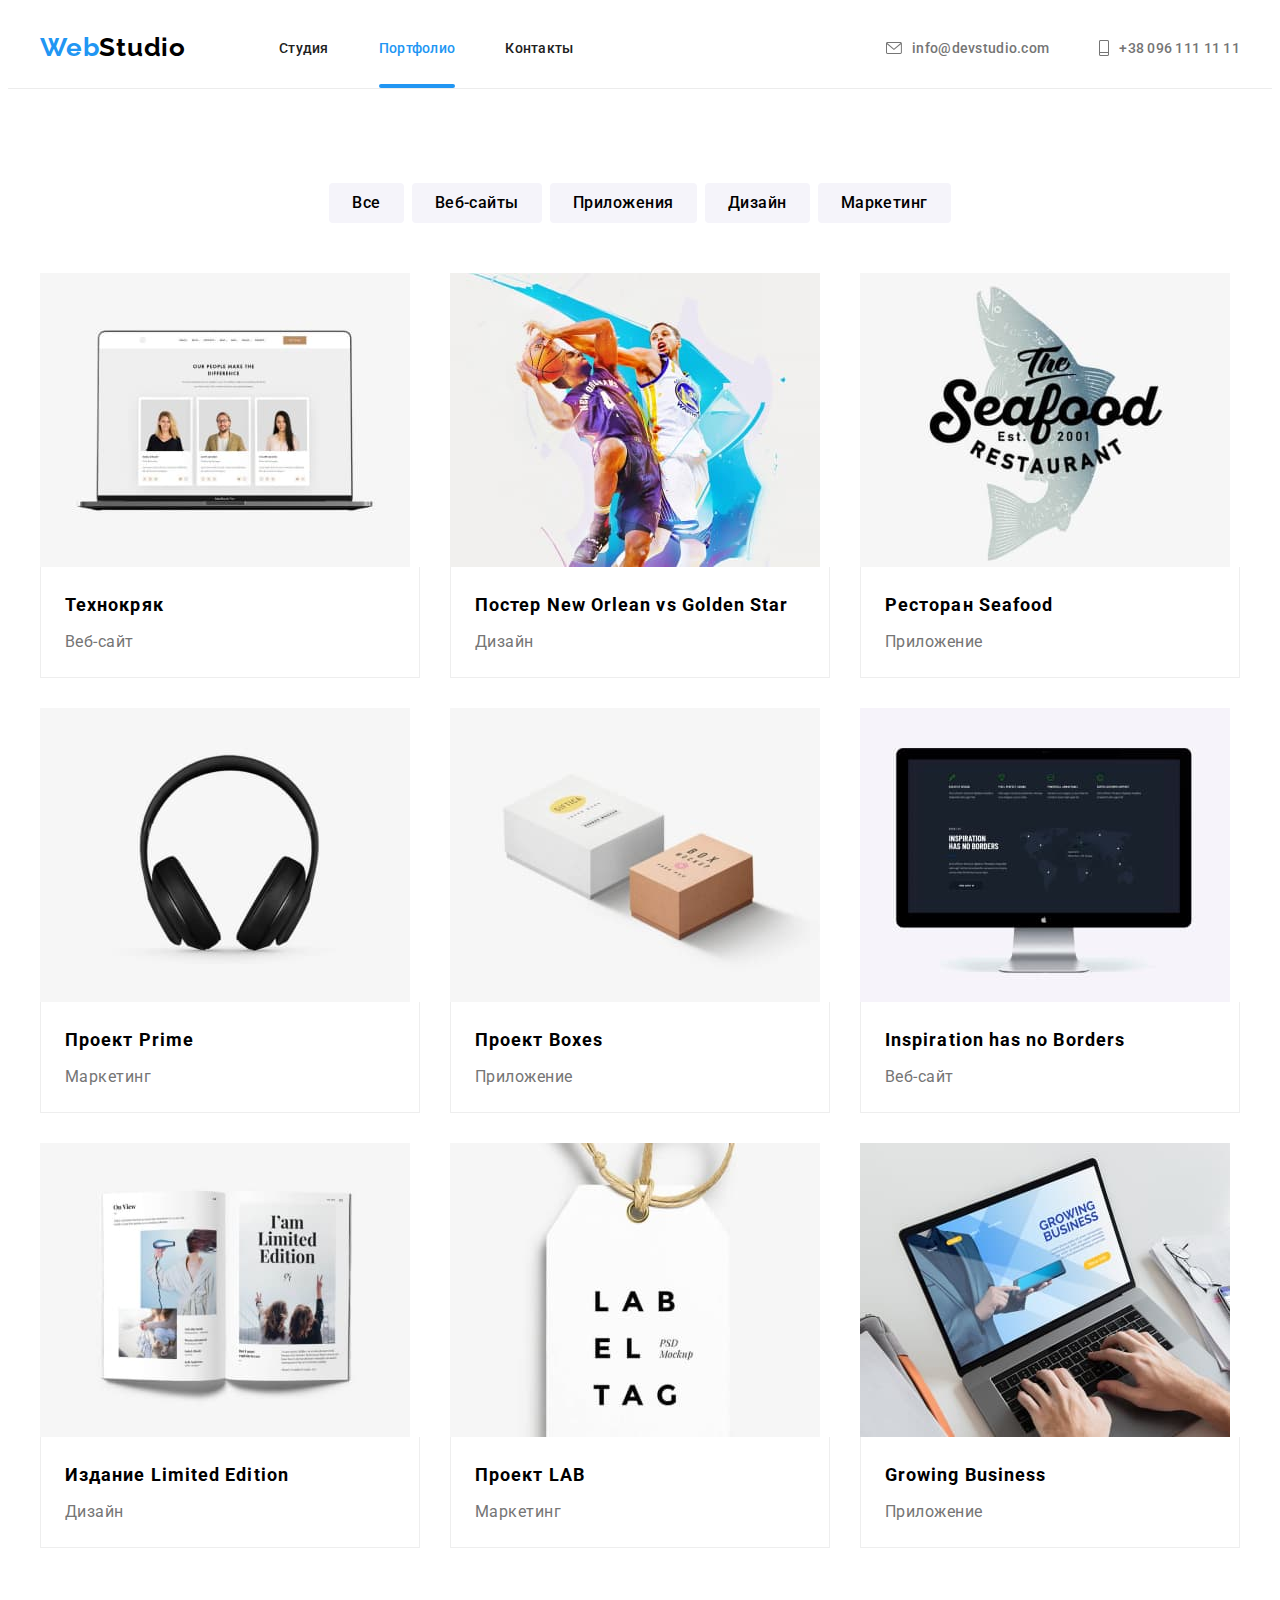
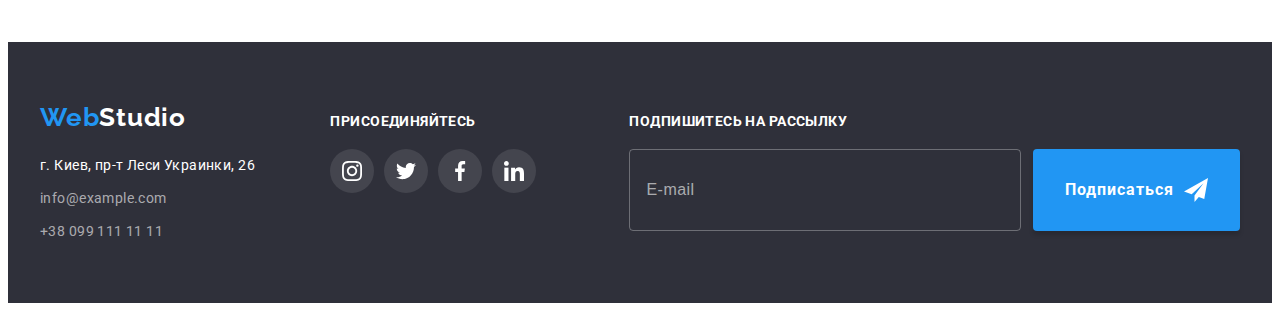
==== portfolio.html @ f8690f67 "Добавляет первые изменения" ====
<!DOCTYPE html>
<html lang="ru">

<head>
    <meta charset="UTF-8">
    <meta http-equiv="X-UA-Compatible" content="IE=edge">
    <meta name="viewport" content="width=device-width, initial-scale=1.0">
    <title>Портфолио</title>
    <link rel="preconnect" href="https://fonts.googleapis.com">
    <link rel="preconnect" href="https://fonts.gstatic.com" crossorigin>
    <link
        href="https://fonts.googleapis.com/css2?family=Raleway:wght@700&family=Roboto:wght@400;500;700;900&display=swap"
        rel="stylesheet">
    <link rel="stylesheet" href="https://cdnjs.cloudflare.com/ajax/libs/modern-normalize/1.1.0/modern-normalize.min.css"
        integrity="sha512-wpPYUAdjBVSE4KJnH1VR1HeZfpl1ub8YT/NKx4PuQ5NmX2tKuGu6U/JRp5y+Y8XG2tV+wKQpNHVUX03MfMFn9Q=="
        crossorigin="anonymous" referrerpolicy="no-referrer" />
    
        <link rel="stylesheet" href="./css/main.min.css">
</head>

<body class="body">
    <!-- HEADER -->
    <header class="header">
        <div class="container header__container">
            <nav class="navigation">
                <a class="logo logo__header" href="/" lang="en">
                    Web<span class="logo__dark">Studio</span></a>
                <ul class="menu">
                    <li class="menu__item">
                        <a class="menu__link" href="./index.html">Студия</a>
                    </li>
                    <li class="menu__item">
                        <a class="menu__link menu__link_current" href="./portfolio.html">Портфолио</a>
                    </li>
                    <li class="menu__item">
                        <a class="menu__link" href="">Контакты</a>
                    </li>
                </ul>
            </nav>
            <ul class="contacts">
                <li class="contacts__item">
                    <a class="contacts__link" href="mailto:info@devstudio.com">
                        <svg class="contacts__icon" width="16px" height="12px">
                            <use href="./images/sprite.svg#icon-envelope"></use>
                        </svg>
                        info@devstudio.com
                    </a>
                </li>
                <li class="contacts__item">
                    <a class="contacts__link header__tel" href="tel:+380961111111">
                        <svg class="contacts__icon" width="10px" height="16px">
                            <use href="./images/sprite.svg#icon-smartphone"></use>
                        </svg>
                        +38 096 111 11 11
                    </a>
                </li>
            </ul>
        </div>
    </header>
    <main>
        <!-- PORTFOLIO -->
<section class="section">
    <div class="container">
        <h1 class="section__title section__title_visually-hidden">Портфолио</h1>
        <ul class="project__btn">
            <li class="project__item"> <button class="project__modal-btn" type="button">Все</button></li>
            <li class="project__item"> <button class="project__modal-btn" type="button">Веб-сайты</button></li>
            <li class="project__item"> <button class="project__modal-btn" type="button">Приложения</button></li>
            <li class="project__item"> <button class="project__modal-btn" type="button">Дизайн</button></li>
            <li class="project__item"> <button class="project__modal-btn" type="button">Маркетинг</button></li>
        </ul>
        <ul class="project__cards">
            <li class="project__cards__item">
                <a href="" class="project__cards__link">
                    <div class="project__img__wrapper">
                        <img class="project__img" src="./images/portfolio/technocrack-web.jpg" alt="Ноутбук с веб-сайтом"
                            width="370" height="290">
                        <p class="project__cards__overlay">Ресурс предлагает комплексные предложения с разным уровнем
                            функционала и сервисов. Все это позволит посетителю получить
                            исчерпывающие сведения о компании или частном лице.</p>
                    </div>
                    <div class="project__cards__wrapper">
                        <h2 class="project__cards__title">Технокряк</h2>
                        <p class="project__cards__text">Веб-сайт</p>
                    </div>
                </a>
            </li>
            <li class="project__cards__item">
                <a href="" class="project__cards__link">
                    <div class="project__img__wrapper">
                        <img class="project__img" src="./images/portfolio/poster-new-orlean.jpg" alt="Постер" width="370"
                            height="290">
                        <p class="project__cards__overlay">Ресурс предлагает комплексные предложения с разным уровнем
                            функционала и сервисов. Все это позволит посетителю получить исчерпывающие сведения о
                            компании или частном лице.</p>
                    </div>
                    <div class="project__cards__wrapper">
                        <h2 class="project__cards__title">Постер <span lang="en">New Orlean vs Golden Star</span></h2>
                        <p class="project__cards__text">Дизайн</p>
                    </div>
                </a>
            </li>
            <li class="project__cards__item">
                <a href="" class="project__cards__link">
                    <div class="project__img__wrapper">
                        <img class="project__img" src="./images/portfolio/seafood.jpg" alt="Название ресторана"
                            width="370" height="290">
                        <p class="project__cards__overlay">Ресурс предлагает комплексные предложения с разным уровнем
                            функционала и сервисов. Все это позволит посетителю получить исчерпывающие сведения о
                            компании или частном лице.</p>
                    </div>
                    <div class="project__cards__wrapper">
                        <h2 class="project__cards__title">Ресторан <span lang="en">Seafood</span></h2>
                        <p class="project__cards__text">Приложение</p>
                    </div>
                </a>
            </li>
            <li class="project__cards__item">
                <a href="" class="project__cards__link">
                    <div class="project__img__wrapper">
                        <img class="project__img" src="./images/portfolio/project-prime.jpg" alt="Наушники" width="370"
                            height="290">
                        <p class="project__cards__overlay">Ресурс предлагает комплексные предложения с разным уровнем
                            функционала и сервисов. Все это позволит посетителю получить исчерпывающие сведения о
                            компании или частном лице.</p>
                    </div>
                    <div class="project__cards__wrapper">
                        <h2 class="project__cards__title">Проект <span lang="en">Prime</span></h2>
                        <p class="project__cards__text">Маркетинг</p>
                    </div>
                </a>
            </li>
            <li class="project__cards__item">
                <a href="" class="project__cards__link">
                    <div class="project__img__wrapper">
                        <img class="project__img" src="./images/portfolio/project-boxes.jpg" alt="Две коробки"
                            width="370" height="290">
                        <p class="project__cards__overlay">Ресурс предлагает комплексные предложения с разным уровнем
                            функционала и сервисов. Все это позволит посетителю получить исчерпывающие сведения о
                            компании или частном лице.</p>
                    </div>
                    <div class="project__cards__wrapper">
                        <h2 class="project__cards__title">Проект <span lang="en">Boxes</span></h2>
                        <p class="project__cards__text">Приложение</p>
                    </div>
                </a>
            </li>
            <li class="project__cards__item">
                <a href="" class="project__cards__link">
                    <div class="project__img__wrapper">
                        <img class="project__img" src="./images/portfolio/inspiration-web.jpg" alt="Монитор" width="370"
                            height="290">
                        <p class="project__cards__overlay">Ресурс предлагает комплексные предложения с разным уровнем
                            функционала и сервисов. Все это позволит посетителю получить исчерпывающие сведения о
                            компании или частном лице.</p>
                    </div>
                    <div class="project__cards__wrapper">
                        <h2 class="project__cards__title" lang="en">Inspiration has no Borders</h2>
                        <p class="project__cards__text">Веб-сайт</p>
                    </div>
                </a>
            </li>
            <li class="project__cards__item">
                <a href="" class="project__cards__link">
                    <div class="project__img__wrapper">
                        <img class="project__img" src="./images/portfolio/limited-edition.jpg" alt="Открытая книга"
                            width="370" height="290">
                        <p class="project__cards__overlay">Ресурс предлагает комплексные предложения с разным уровнем
                            функционала и сервисов. Все это позволит посетителю получить исчерпывающие сведения о
                            компании или частном лице.</p>
                    </div>
                    <div class="project__cards__wrapper">
                        <h2 class="project__cards__title">Издание <span lang="en">Limited Edition</span></h2>
                        <p class="project__cards__text">Дизайн</p>
                    </div>
                </a>
            </li>
            <li class="project__cards__item">
                <a href="" class="project__cards__link">
                    <div class="project__img__wrapper">
                        <img class="project__img" src="./images/portfolio/project-lab.jpg" alt="Бирка" width="370"
                            height="290">
                        <p class="project__cards__overlay">Ресурс предлагает комплексные предложения с разным уровнем
                            функционала и сервисов. Все это позволит посетителю получить исчерпывающие сведения о
                            компании или частном лице.</p>
                    </div>
                    <div class="project__cards__wrapper">
                        <h2 class="project__cards__title">Проект <span lang="en">LAB</span></h2>
                        <p class="project__cards__text">Маркетинг</p>
                    </div>
                </a>
            </li>
            <li class="project__cards__item">
                <a href="" class="project__cards__link">
                    <div class="project__img__wrapper">
                        <img class="project__img" src="./images/portfolio/growing-bisness-app.jpg"
                            alt="Печатает на ноутбуке" width="370" height="290">
                        <p class="project__cards__overlay">Ресурс предлагает комплексные предложения с разным уровнем
                            функционала и сервисов. Все это позволит посетителю получить исчерпывающие сведения о
                            компании или частном лице.</p>
                    </div>
                    <div class="project__cards__wrapper">
                        <h2 class="project__cards__title" lang="en">Growing Business</h2>
                        <p class="project__cards__text">Приложение</p>
                    </div>
                </a>
            </li>
        </ul>
    </div>
</section>
</main>
    <!-- FOOTER -->
<footer class="footer">
    <div class="container footer__container">
        <div class="footer__left-side">
            <a class="logo footer__logo " href="/" lang="en">Web<span class="logo__light">Studio</span></a>
                <!-- CONTACT INFORMATION -->
            <address class="contact__info">
            <ul class="footer__contacts">
                <li class="footer__item">
                    <a class="footer__link  footer__link__map" href="https://goo.gl/maps/mqFkWckFCeggj8cy6" target="_blank" rel="noopener noreferrer">г. Киев, пр-т Леси Украинки, 26</a>
                </li>
                <li class="footer__item">
                    <a class="footer__link  footer__link_connection" href="mailto:info@example.com">
                    info@example.com</a>
                </li>
                <li class="footer__item">
                    <a class="footer__link  footer__link_connection" href="tel:+380991111111">+38 099 111 11 11</a>
                </li>
            </ul>
            </address>
        </div>
        <div class="footer__right-side">
            <h2 class="footer__title">присоединяйтесь</h2>
            <ul class="social-list">
                <li class="social-list__item">
                    <a href="" class="social-list__link footer__social-link">
                        <svg class="footer__social-icon" width="20px" height="20px">
                            <use href="./images/sprite.svg#icon-instagram"></use>
                        </svg>
                    </a>
                </li>
                <li class="social-list__item">
                    <a href="" class="social-list__link footer__social-link">
                        <svg class="footer__social-icon" width="20px" height="20px">
                            <use href="./images/sprite.svg#icon-twitter"></use>
                        </svg>
                    </a>
                </li>
                <li class="social-list__item">
                    <a href="" class="social-list__link footer__social-link">
                        <svg class="footer__social-icon" width="20px" height="20px">
                            <use href="./images/sprite.svg#icon-facebook"></use>
                        </svg>
                    </a>
                </li>
                <li class="social-list__item">
                    <a href="" class="social-list__link footer__social-link">
                        <svg class="footer__social-icon" width="20px" height="20px">
                            <use href="./images/sprite.svg#icon-linkedin"></use>
                        </svg>
                    </a>
                </li>
            </ul>
        </div>
        <div class="subscribe-form__wripper">
                <h2 class="subscribe-form__title">Подпишитесь на рассылку</h2>
                <form class="subscribe-form">
                    <input class="subscribe-form__input" type="email" name="user_email" id="email"
                            placeholder="E-mail">
                    <button class="modal-btn subscribe-form__btn" type="submit">Подписаться
                        <svg class="subscribe-form__icon" width="24px" height="24px">
                            <use href="./images/sprite.svg#icon-icon-send"></use>
                        </svg>
                    </button>
                </form>
        </div>
        </div>
    </footer>
</body>

</html>
---- css/main.min.css ----
:root{--primary-font-family: "Roboto", sans-serif;--secondary-font-family: "Raleway", sans-serif;--accent-color: #2196F3;--primary-text-color: #212121;--secondary-text-color: #757575;--background-modal--color: #188CE8;--background-dark-color: #2F303A;--auxiliary-light-color: #FFFFFF;--auxiliary-dark-color: #000000;--social-icon-color: #AFB1B8;--cubic-bezier: cubic-bezier(0.4, 0, 0.2, 1)}.client__link,.features__wrapper,.about__title,.social-list__link,.modal-close-btn,.contact-form__checkbox__label{display:flex;justify-content:center;align-items:center}.contact-form__checkbox,.section__title_visually-hidden{position:absolute;width:1px;height:1px;margin:-1px;border:0;padding:0;white-space:nowrap;clip-path:inset(100%);clip:rect(0 0 0 0);overflow:hidden}h1,h2,h3,p{margin-top:0;margin-bottom:0}ul,ol{margin-top:0;margin-bottom:0;padding-left:0;list-style:none}img{display:block;max-width:100%;height:auto}a{text-decoration:none}.body{font-family:var(--primary-font-family);color:var(--primary-text-color)}.container{width:1200px;margin-left:auto;margin-right:auto;padding-right:15px;padding-left:15px}.section{padding-top:94px;padding-bottom:94px}.section_no-padding-top{padding-top:0}.section_other-bg{background:#f5f4fa}.section__title{text-align:center;margin-bottom:50px;font-weight:700;font-size:36px;line-height:1.1666666667;letter-spacing:.03em}.backdrop{position:fixed;top:0;left:0;width:100%;height:100%;background-color:rgba(0,0,0,.2);transition:opacity 250ms var(--cubic-bezier),visibility 250ms var(--cubic-bezier)}.backdrop.is-hidden{opacity:0;visibility:hidden;pointer-events:none}.logo{font-family:var(--secondary-font-family);font-weight:700;font-size:26px;line-height:1.1923076923;letter-spacing:.03em;color:var(--accent-color)}.logo__header{margin-right:93px}.logo__dark{color:var(--auxiliary-dark-color)}.footer__logo{display:inline-block;margin-bottom:20px}.logo__light{color:var(--auxiliary-light-color)}.modal-btn{min-width:200px;border:none;border-radius:4px;box-shadow:0px 4px 4px rgba(0,0,0,.15);padding:10px 32px;font-family:inherit;font-weight:700;font-size:16px;line-height:1.875;letter-spacing:.06em;cursor:pointer;color:var(--auxiliary-light-color);background-color:var(--accent-color);transition:color 250ms var(--cubic-bezier),background-color 250ms var(--cubic-bezier)}.modal-btn:hover,.modal-btn:focus{color:var(--auxiliary-light-color);background-color:var(--background-modal--color)}.contact-form__text{font-weight:700;font-size:20px;line-height:1.15;letter-spacing:.03em;margin-bottom:12px}.contact-form{display:flex;flex-direction:column}.contact-form__input{width:100%;height:40px;padding-left:42px;border:1px solid rgba(33,33,33,.2);border-radius:4px;transition:border-color 250ms var(--cubic-bezier)}.contact-form__input:focus{outline:none;border-color:var(--accent-color)}.contact-form__field{margin-bottom:10px}.contact-form__field__comment{margin-bottom:20px}.contact-form__field__key{display:block;margin-bottom:4px;font-weight:400;font-size:12px;line-height:1.1666666667;letter-spacing:.01em;color:var(--secondary-text-color)}.contact-form__wrapper{position:relative;display:block}.contact-form__icon{position:absolute;top:50%;left:12px;transform:translateY(-50%);transition:fill 250ms var(--cubic-bezier)}.contact-form__input:focus+.contact-form__icon{fill:var(--accent-color)}.contact-form__comment{display:block;width:100%;height:120px;border:1px solid rgba(33,33,33,.2);border-radius:4px;resize:none;padding:12px 16px;transition:border-color 250ms var(--cubic-bezier)}.contact-form__comment:focus{outline:none;border-color:var(--accent-color)}.contact-form__comment::placeholder{font-weight:400;font-size:12px;line-height:1.1666666667;letter-spacing:.01em;color:rgba(117,117,117,.5)}.contact-form__checkbox__label{margin-bottom:30px}.contact-form__checkbox__label::before{display:block;width:16px;height:15px;border:2px solid var(--primary-text-color);border-radius:2px;content:"";cursor:pointer;margin-right:10px}.contact-form__checkbox:checked+.contact-form__checkbox__label::before{background-position:center;background-size:contain;background-color:var(--accent-color);border-color:var(--accent-color);background-image:url("../images/checkbox-icon/chekbox-icon.svg")}.contact-form__checkbox:focus+.contact-form__checkbox__label::before{border-color:var(--accent-color)}.checkbox__text{font-weight:400;font-size:14px;line-height:1.7142857143;letter-spacing:.03em;color:var(--secondary-text-color)}.contact-form__link{color:var(--accent-color)}.contact-form__button{align-self:center}.modal{position:absolute;top:50%;left:50%;transform:translate(-50%, -50%);width:528px;height:581px;padding:40px;background-color:var(--auxiliary-light-color)}.modal-close-btn{position:absolute;top:8px;right:8px;width:30px;height:30px;padding:0;border:1px solid rgba(0,0,0,.1);border-radius:50%;background-color:rgba(0,0,0,0);cursor:pointer;transition:fill 250ms var(--cubic-bezier)}.modal-close-btn:hover,.modal-close-btn:focus{fill:var(--accent-color)}.social-list{display:flex;justify-content:center}.social-list__item:not(:last-child){margin-right:10px}.social-list__link{width:44px;height:44px;border-radius:50%;background-color:var(--auxiliary-light-color);transition:background-color 250ms var(--cubic-bezier)}.social-list__link:hover,.social-list__link:focus{background-color:var(--accent-color)}.social-list__icon{fill:var(--social-icon-color);transition:fill 250ms var(--cubic-bezier)}.social-list__link:hover .social-list__icon,.social-list__link:focus .social-list__icon{fill:var(--auxiliary-light-color)}.subscribe-form{display:flex;width:100%}.subscribe-form__title{display:inline-block}.subscribe-form__input{width:358px;height:50px;margin-right:12px;padding:15px 16px;border:1px solid rgba(255,255,255,.3);border-radius:4px;background-color:rgba(0,0,0,0);color:var(--auxiliary-light-color);transition:border-color 250ms var(--cubic-bezier)}.subscribe-form__input::placeholder{font-weight:400;font-size:16px;line-height:1.25;letter-spacing:.03em;color:rgba(255,255,255,.6)}.subscribe-form__input:focus{outline:none;border-color:var(--accent-color)}.subscribe-form__btn{display:inline-flex;align-items:center}.subscribe-form__icon{margin-left:10px;fill:var(--auxiliary-light-color)}.about{display:flex;flex-direction:row}.about__item{flex:basis calc((100% - 60px)/3)}.about__item:not(:last-child){margin-right:30px}.about__wrapper{position:relative}.about__title{position:absolute;bottom:0;left:0;width:100%;height:70px;font-family:var(--primary-text-color);font-weight:700;font-size:14px;line-height:1.14;letter-spacing:.03em;text-transform:uppercase;overflow:auto;color:var(--auxiliary-light-color);background-color:rgba(47,48,58,.8)}.features__wrapper{width:270px;height:120px;margin-bottom:30px;background:#f5f4fa;border-radius:4px}.features__icon{width:70px;height:70px}.features__title{margin-bottom:10px;font-weight:700;font-size:14px;line-height:1.1428571429;letter-spacing:.03em;text-transform:uppercase}.features__text{font-weight:400;font-size:14px;line-height:1.7142857143;letter-spacing:.03em;color:var(--secondary-text-color)}.features{display:flex;flex-wrap:wrap;margin:-15px}.features__item{margin:15px;flex-basis:calc((100% - 120px)/4)}.footer__container{display:flex;align-items:baseline}.footer{padding-top:60px;padding-bottom:60px;background-color:var(--background-dark-color)}.footer__left-side{flex-grow:1;margin-right:70px}.footer__right-side{margin-right:93px}.footer__contacts{font-weight:400;font-size:14px;line-height:1.7142857143;letter-spacing:.03em;font-style:normal}.footer__link{transition:color 250ms var(--cubic-bezier)}.footer__link:hover,.footer__link:focus{color:var(--accent-color)}.footer__link__map{color:var(--auxiliary-light-color)}.footer__link_connection{color:rgba(255,255,255,.6)}.footer__item:not(:last-child){margin-bottom:9px}.footer__title,.subscribe-form__title{font-weight:700;font-size:14px;line-height:1.1428571429;letter-spacing:.03em;text-transform:uppercase;margin-bottom:20px;color:var(--auxiliary-light-color)}.footer__social-link{background-color:rgba(255,255,255,.1)}.footer__social-icon{fill:var(--auxiliary-light-color)}.header{padding-top:24px;padding-bottom:25px;border-bottom:1px solid #ececec}.header__container{display:flex;align-items:center;justify-content:space-between}.navigation{display:flex;align-items:center}.menu{display:flex}.menu__item:not(:last-child){margin-right:50px}.menu__link{padding-top:32px;padding-bottom:32px;font-weight:500;font-size:14px;line-height:1.1428571429;letter-spacing:.02em;color:var(--primary-text-color);transition:color 250ms var(--cubic-bezier)}.menu__link:hover,.menu__link:focus{color:var(--accent-color)}.menu__link.menu__link_current{color:var(--accent-color)}.menu__link_current{position:relative;color:var(--accent-color)}.menu__link_current::after{position:absolute;display:block;width:100%;height:4px;left:0;bottom:0;background-color:var(--accent-color);border-radius:2px;content:""}.contacts{display:flex;align-items:center;font-weight:500;font-size:14px;line-height:1.1428571429;letter-spacing:.02em;color:var(--secondary-text-color)}.header__tel{margin-left:50px}.contacts__link{display:flex;align-items:center;color:var(--secondary-text-color);transition:color 250ms var(--cubic-bezier)}.contacts__link:hover,.contacts__link:focus{color:var(--accent-color)}.contacts__icon{flex-shrink:0;margin-right:10px;fill:var(--secondary-text-color);transition:fill 250ms var(--cubic-bezier)}.contacts__link:hover .contacts__icon,.contacts__link:focus .contacts__icon{fill:var(--accent-color)}.hero{padding-top:200px;padding-bottom:200px;margin-left:auto;margin-right:auto;text-align:center;background-color:#c4c4c4;background-image:linear-gradient(rgba(47, 48, 58, 0.4), rgba(47, 48, 58, 0.4)),url(../images/hero/bg.jpg);background-size:cover;background-position:center;background-repeat:no-repeat;max-width:1600px}.hero__title{width:696px;margin-left:auto;margin-right:auto;margin-bottom:30px;font-weight:900;font-size:44px;line-height:1.3636363636;letter-spacing:.06em;text-transform:uppercase;color:var(--auxiliary-light-color)}.employees{display:flex;flex-wrap:wrap}.employees__card{box-shadow:0px 1px 3px rgba(0,0,0,.12),0px 1px 1px rgba(0,0,0,.14),0px 2px 1px rgba(0,0,0,.2);border-radius:0px 0px 4px 4px;background-color:var(--auxiliary-light-color);flex-basis:calc((100% - 90px)/4)}.employees__card:not(:last-child){margin-right:30px}.employees__title{font-weight:500;font-size:16px;line-height:1.1875;letter-spacing:.03em;margin-bottom:10px}.employees__text{margin-bottom:16px;font-weight:400;font-size:16px;line-height:1.1875;letter-spacing:.03em;color:var(--secondary-text-color)}.employees__wrapper{text-align:center;padding-top:30px;padding-bottom:30px}.client{display:flex;justify-content:center}.client__item{width:170px;height:92px}.client__item:not(:last-child){margin-right:30px}.client__link{width:100%;height:100%;border:solid 1px var(--social-icon-color);border-radius:5px;color:var(--social-icon-color);transition:border-color 250ms var(--cubic-bezier),color 250ms var(--cubic-bezier)}.client__link:hover,.client__link:focus{border-color:var(--accent-color);color:var(--accent-color)}.client__icon{fill:currentColor}.project__btn{display:flex;justify-content:center;margin-bottom:50px}.project__item:not(:last-child){margin-right:8px}.project__modal-btn{border:solid 1px rgba(0,0,0,0);border-radius:4px;padding:6px 22px;font-family:inherit;font-weight:500;font-size:16px;line-height:1.625;letter-spacing:.03em;cursor:pointer;color:var(--auxiliary-dark-color);background-color:#f5f4fa;transition:color 250ms var(--cubic-bezier),background-color 250ms var(--cubic-bezier),box-shadow 250ms var(--cubic-bezier)}.project__modal-btn:hover,.project__modal-btn:focus{color:var(--auxiliary-light-color);background-color:var(--accent-color);box-shadow:0px 3px 1px rgba(0,0,0,.1),0px 1px 2px rgba(0,0,0,.08),0px 2px 2px rgba(0,0,0,.12);border-radius:4px}.project__cards{display:flex;flex-wrap:wrap}.project__cards__item{flex-basis:calc((100% - 60px)/3)}.project__cards__item:not(:nth-child(3n)){margin-right:30px}.project__cards__item:not(:nth-last-child(-n+3)){margin-bottom:30px}.project__cards__wrapper{padding:20px 24px;border:1px solid #eee;border-top:none;background-color:var(--auxiliary-light-color)}.project__cards__link{display:block;transition:box-shadow 250ms var(--cubic-bezier);background:var(--auxiliary-light-color)}.project__cards__link:hover,.project__cards__link:focus{box-shadow:0px 1px 1px rgba(0,0,0,.12),0px 4px 4px rgba(0,0,0,.06),1px 4px 6px rgba(0,0,0,.16)}.project__cards__title{margin-bottom:4px;font-weight:700;font-size:18px;line-height:2;letter-spacing:.06em;color:var(--auxiliary-dark-color)}.project__cards__text{font-weight:400;font-size:16px;line-height:1.875;letter-spacing:.03em;color:var(--secondary-text-color)}.project__img__wrapper{position:relative;overflow:hidden}.project__cards__overlay{position:absolute;top:0;left:0;width:100%;height:100%;padding:63px 24px;font-weight:400;font-size:18px;line-height:1.5555555556;letter-spacing:.03em;color:var(--auxiliary-light-color);background-color:rgba(33,150,243,.9);transition:transform 250ms var(--cubic-bezier);transform:translateY(100%)}.project__cards__link:hover .project__cards__overlay,.project__cards__link:focus .project__cards__overlay{transform:translateY(0%)}/*# sourceMappingURL=main.min.css.map */
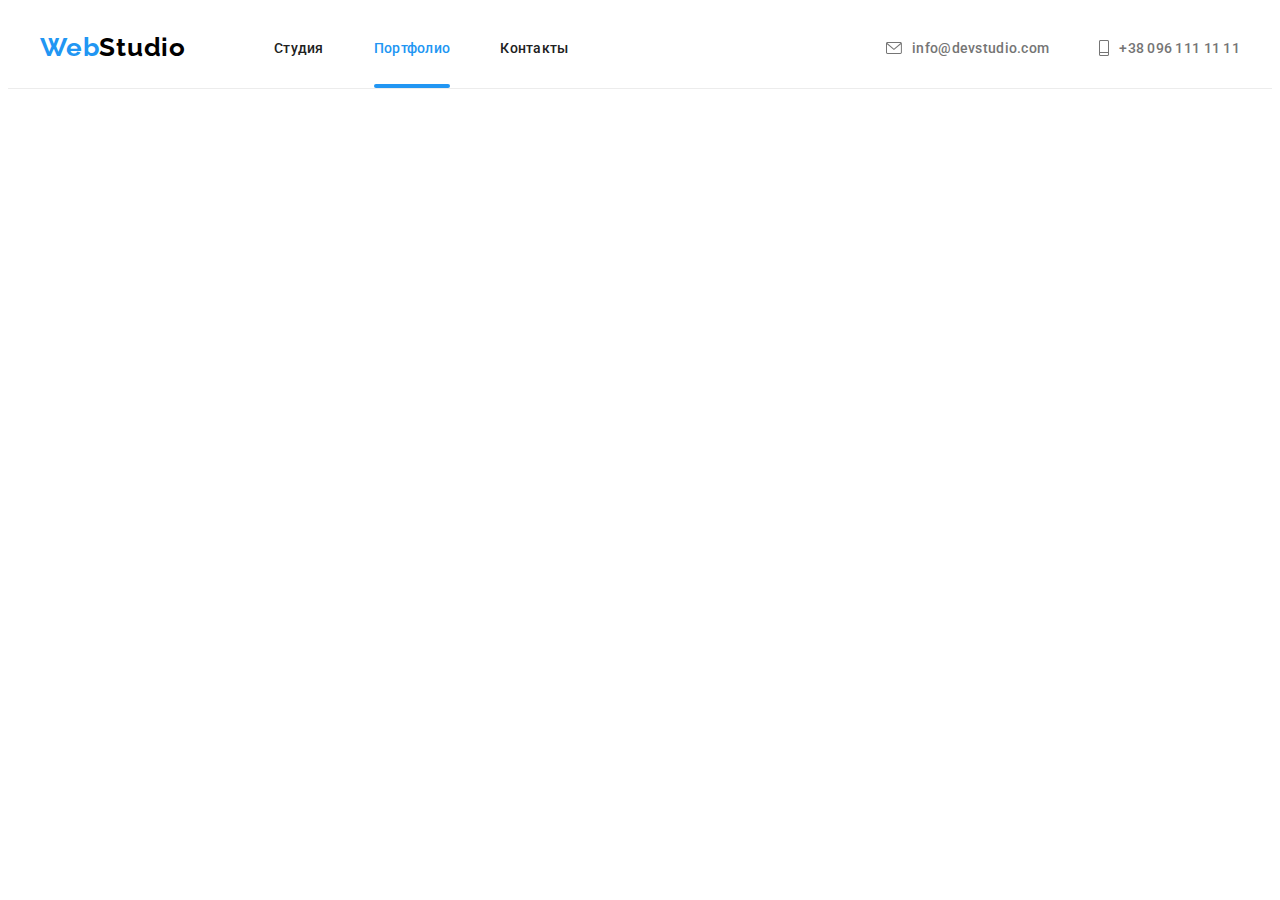
==== commit 231c4fbe: "Добавляет хедер" ====
--- a/portfolio.html
+++ b/portfolio.html
@@ -37,29 +37,76 @@
                     </li>
                 </ul>
             </nav>
-            <ul class="contacts">
-                <li class="contacts__item">
-                    <a class="contacts__link" href="mailto:info@devstudio.com">
-                        <svg class="contacts__icon" width="16px" height="12px">
-                            <use href="./images/sprite.svg#icon-envelope"></use>
-                        </svg>
-                        info@devstudio.com
-                    </a>
-                </li>
-                <li class="contacts__item">
-                    <a class="contacts__link header__tel" href="tel:+380961111111">
-                        <svg class="contacts__icon" width="10px" height="16px">
-                            <use href="./images/sprite.svg#icon-smartphone"></use>
-                        </svg>
-                        +38 096 111 11 11
-                    </a>
-                </li>
-            </ul>
-        </div>
+            <button type="button" class="mobile-menu__open-btn" data-menu-open>
+                <svg class="mobile-menu-open-btn__icon" width="40px" height="40px">
+                    <use href="./images/sprite.svg#burger-icon"></use>
+                </svg>
+            </button>
+        <ul class="contacts">
+            <li class="contacts__item">
+                <a class="contacts__link" href="mailto:info@devstudio.com">
+                <svg class="contacts__icon" width="16px" height="12px">
+                    <use href="./images/sprite.svg#icon-envelope"></use>
+                </svg>info@devstudio.com</a>
+            </li>
+            <li class="contacts__item">
+                <a class="contacts__link header__tel" href="tel:+380961111111">
+                <svg class="contacts__icon" width="10px" height="16px">
+                    <use href="./images/sprite.svg#icon-smartphone"></use>
+                </svg>+38 096 111 11 11</a>
+            </li>
+        </ul>
+        </div>
+        <div class="mobile-menu" data-menu>
+            <div class="container mobile-menu__container">
+            <div class="wrapper-up">
+                <button type="button" class="mobile-menu__close-btn" data-menu-close>
+                        <svg class="mobile-menu__close-icon" width="40px" height="40px">
+                            <use href="./images/sprite.svg#icon-close-btn"></use>
+                        </svg>
+                    </button>
+        <ul class="mobile-menu__list">
+            <li class="mobile-menu__item">
+                <a href="./index.html" class="mobile-menu__link">Студия</a>
+            </li>
+            <li class="mobile-menu__item">
+                <a href="" class="mobile-menu__link mobile-menu__link_current">Портфолио</a>
+            </li>
+            <li class="mobile-menu__item">
+                <a href="" class="mobile-menu__link">Контакты</a>
+            </li>
+        </ul>
+        </div>
+        <div class="wrapper-down">
+        <ul class="mobile-menu__contacts">
+            <li class="mobile-menu__contact-item">
+                <a class="mobile-menu__contact-link mobile-menu__phone" href="tel:+38 096 111 11 11">+38 096 111 11 11</a>
+            </li>
+            <li class="mobile-menu__contact-item">
+                <a class="mobile-menu__contact-link mobile-menu__mail" href="mailto:info@devstudio.com">info@devstudio.com</a>
+            </li>
+        </ul>
+        <ul class="mobile-menu__social-list">
+            <li class="mobile-menu__social-item">
+                <a class="mobile-menu__social-link" href="">Instagram</a>
+            </li>
+            <li class="mobile-menu__social-item">
+                <a class="mobile-menu__social-link" href="">Twitter</a>
+            </li>
+            <li class="mobile-menu__social-item">
+                <a class="mobile-menu__social-link" href="">Facebook</a>
+            </li>
+            <li class="mobile-menu__social-item">
+                <a class="mobile-menu__social-link" href="">LinkedIn</a>
+            </li>
+        </ul>
+        </div>
+    </div>
+    </div>
     </header>
     <main>
         <!-- PORTFOLIO -->
-<section class="section">
+<!-- <section class="section">
     <div class="container">
         <h1 class="section__title section__title_visually-hidden">Портфолио</h1>
         <ul class="project__btn">
@@ -207,15 +254,15 @@
             </li>
         </ul>
     </div>
-</section>
+</section> -->
 </main>
     <!-- FOOTER -->
-<footer class="footer">
+<!-- <footer class="footer">
     <div class="container footer__container">
         <div class="footer__left-side">
-            <a class="logo footer__logo " href="/" lang="en">Web<span class="logo__light">Studio</span></a>
+            <a class="logo footer__logo " href="/" lang="en">Web<span class="logo__light">Studio</span></a>-->
                 <!-- CONTACT INFORMATION -->
-            <address class="contact__info">
+            <!-- <address class="contact__info">
             <ul class="footer__contacts">
                 <li class="footer__item">
                     <a class="footer__link  footer__link__map" href="https://goo.gl/maps/mqFkWckFCeggj8cy6" target="_blank" rel="noopener noreferrer">г. Киев, пр-т Леси Украинки, 26</a>
@@ -276,7 +323,8 @@
                 </form>
         </div>
         </div>
-    </footer>
+    </footer>  -->
+<script src="./js/menu.js"></script>
 </body>
 
 </html>--- a/css/main.min.css
+++ b/css/main.min.css
@@ -1 +1 @@
-:root{--primary-font-family: "Roboto", sans-serif;--secondary-font-family: "Raleway", sans-serif;--accent-color: #2196F3;--primary-text-color: #212121;--secondary-text-color: #757575;--background-modal--color: #188CE8;--background-dark-color: #2F303A;--auxiliary-light-color: #FFFFFF;--auxiliary-dark-color: #000000;--social-icon-color: #AFB1B8;--cubic-bezier: cubic-bezier(0.4, 0, 0.2, 1)}.client__link,.features__wrapper,.about__title,.social-list__link,.modal-close-btn,.contact-form__checkbox__label{display:flex;justify-content:center;align-items:center}.contact-form__checkbox,.section__title_visually-hidden{position:absolute;width:1px;height:1px;margin:-1px;border:0;padding:0;white-space:nowrap;clip-path:inset(100%);clip:rect(0 0 0 0);overflow:hidden}h1,h2,h3,p{margin-top:0;margin-bottom:0}ul,ol{margin-top:0;margin-bottom:0;padding-left:0;list-style:none}img{display:block;max-width:100%;height:auto}a{text-decoration:none}.body{font-family:var(--primary-font-family);color:var(--primary-text-color)}.container{width:1200px;margin-left:auto;margin-right:auto;padding-right:15px;padding-left:15px}.section{padding-top:94px;padding-bottom:94px}.section_no-padding-top{padding-top:0}.section_other-bg{background:#f5f4fa}.section__title{text-align:center;margin-bottom:50px;font-weight:700;font-size:36px;line-height:1.1666666667;letter-spacing:.03em}.backdrop{position:fixed;top:0;left:0;width:100%;height:100%;background-color:rgba(0,0,0,.2);transition:opacity 250ms var(--cubic-bezier),visibility 250ms var(--cubic-bezier)}.backdrop.is-hidden{opacity:0;visibility:hidden;pointer-events:none}.logo{font-family:var(--secondary-font-family);font-weight:700;font-size:26px;line-height:1.1923076923;letter-spacing:.03em;color:var(--accent-color)}.logo__header{margin-right:93px}.logo__dark{color:var(--auxiliary-dark-color)}.footer__logo{display:inline-block;margin-bottom:20px}.logo__light{color:var(--auxiliary-light-color)}.modal-btn{min-width:200px;border:none;border-radius:4px;box-shadow:0px 4px 4px rgba(0,0,0,.15);padding:10px 32px;font-family:inherit;font-weight:700;font-size:16px;line-height:1.875;letter-spacing:.06em;cursor:pointer;color:var(--auxiliary-light-color);background-color:var(--accent-color);transition:color 250ms var(--cubic-bezier),background-color 250ms var(--cubic-bezier)}.modal-btn:hover,.modal-btn:focus{color:var(--auxiliary-light-color);background-color:var(--background-modal--color)}.contact-form__text{font-weight:700;font-size:20px;line-height:1.15;letter-spacing:.03em;margin-bottom:12px}.contact-form{display:flex;flex-direction:column}.contact-form__input{width:100%;height:40px;padding-left:42px;border:1px solid rgba(33,33,33,.2);border-radius:4px;transition:border-color 250ms var(--cubic-bezier)}.contact-form__input:focus{outline:none;border-color:var(--accent-color)}.contact-form__field{margin-bottom:10px}.contact-form__field__comment{margin-bottom:20px}.contact-form__field__key{display:block;margin-bottom:4px;font-weight:400;font-size:12px;line-height:1.1666666667;letter-spacing:.01em;color:var(--secondary-text-color)}.contact-form__wrapper{position:relative;display:block}.contact-form__icon{position:absolute;top:50%;left:12px;transform:translateY(-50%);transition:fill 250ms var(--cubic-bezier)}.contact-form__input:focus+.contact-form__icon{fill:var(--accent-color)}.contact-form__comment{display:block;width:100%;height:120px;border:1px solid rgba(33,33,33,.2);border-radius:4px;resize:none;padding:12px 16px;transition:border-color 250ms var(--cubic-bezier)}.contact-form__comment:focus{outline:none;border-color:var(--accent-color)}.contact-form__comment::placeholder{font-weight:400;font-size:12px;line-height:1.1666666667;letter-spacing:.01em;color:rgba(117,117,117,.5)}.contact-form__checkbox__label{margin-bottom:30px}.contact-form__checkbox__label::before{display:block;width:16px;height:15px;border:2px solid var(--primary-text-color);border-radius:2px;content:"";cursor:pointer;margin-right:10px}.contact-form__checkbox:checked+.contact-form__checkbox__label::before{background-position:center;background-size:contain;background-color:var(--accent-color);border-color:var(--accent-color);background-image:url("../images/checkbox-icon/chekbox-icon.svg")}.contact-form__checkbox:focus+.contact-form__checkbox__label::before{border-color:var(--accent-color)}.checkbox__text{font-weight:400;font-size:14px;line-height:1.7142857143;letter-spacing:.03em;color:var(--secondary-text-color)}.contact-form__link{color:var(--accent-color)}.contact-form__button{align-self:center}.modal{position:absolute;top:50%;left:50%;transform:translate(-50%, -50%);width:528px;height:581px;padding:40px;background-color:var(--auxiliary-light-color)}.modal-close-btn{position:absolute;top:8px;right:8px;width:30px;height:30px;padding:0;border:1px solid rgba(0,0,0,.1);border-radius:50%;background-color:rgba(0,0,0,0);cursor:pointer;transition:fill 250ms var(--cubic-bezier)}.modal-close-btn:hover,.modal-close-btn:focus{fill:var(--accent-color)}.social-list{display:flex;justify-content:center}.social-list__item:not(:last-child){margin-right:10px}.social-list__link{width:44px;height:44px;border-radius:50%;background-color:var(--auxiliary-light-color);transition:background-color 250ms var(--cubic-bezier)}.social-list__link:hover,.social-list__link:focus{background-color:var(--accent-color)}.social-list__icon{fill:var(--social-icon-color);transition:fill 250ms var(--cubic-bezier)}.social-list__link:hover .social-list__icon,.social-list__link:focus .social-list__icon{fill:var(--auxiliary-light-color)}.subscribe-form{display:flex;width:100%}.subscribe-form__title{display:inline-block}.subscribe-form__input{width:358px;height:50px;margin-right:12px;padding:15px 16px;border:1px solid rgba(255,255,255,.3);border-radius:4px;background-color:rgba(0,0,0,0);color:var(--auxiliary-light-color);transition:border-color 250ms var(--cubic-bezier)}.subscribe-form__input::placeholder{font-weight:400;font-size:16px;line-height:1.25;letter-spacing:.03em;color:rgba(255,255,255,.6)}.subscribe-form__input:focus{outline:none;border-color:var(--accent-color)}.subscribe-form__btn{display:inline-flex;align-items:center}.subscribe-form__icon{margin-left:10px;fill:var(--auxiliary-light-color)}.about{display:flex;flex-direction:row}.about__item{flex:basis calc((100% - 60px)/3)}.about__item:not(:last-child){margin-right:30px}.about__wrapper{position:relative}.about__title{position:absolute;bottom:0;left:0;width:100%;height:70px;font-family:var(--primary-text-color);font-weight:700;font-size:14px;line-height:1.14;letter-spacing:.03em;text-transform:uppercase;overflow:auto;color:var(--auxiliary-light-color);background-color:rgba(47,48,58,.8)}.features__wrapper{width:270px;height:120px;margin-bottom:30px;background:#f5f4fa;border-radius:4px}.features__icon{width:70px;height:70px}.features__title{margin-bottom:10px;font-weight:700;font-size:14px;line-height:1.1428571429;letter-spacing:.03em;text-transform:uppercase}.features__text{font-weight:400;font-size:14px;line-height:1.7142857143;letter-spacing:.03em;color:var(--secondary-text-color)}.features{display:flex;flex-wrap:wrap;margin:-15px}.features__item{margin:15px;flex-basis:calc((100% - 120px)/4)}.footer__container{display:flex;align-items:baseline}.footer{padding-top:60px;padding-bottom:60px;background-color:var(--background-dark-color)}.footer__left-side{flex-grow:1;margin-right:70px}.footer__right-side{margin-right:93px}.footer__contacts{font-weight:400;font-size:14px;line-height:1.7142857143;letter-spacing:.03em;font-style:normal}.footer__link{transition:color 250ms var(--cubic-bezier)}.footer__link:hover,.footer__link:focus{color:var(--accent-color)}.footer__link__map{color:var(--auxiliary-light-color)}.footer__link_connection{color:rgba(255,255,255,.6)}.footer__item:not(:last-child){margin-bottom:9px}.footer__title,.subscribe-form__title{font-weight:700;font-size:14px;line-height:1.1428571429;letter-spacing:.03em;text-transform:uppercase;margin-bottom:20px;color:var(--auxiliary-light-color)}.footer__social-link{background-color:rgba(255,255,255,.1)}.footer__social-icon{fill:var(--auxiliary-light-color)}.header{padding-top:24px;padding-bottom:25px;border-bottom:1px solid #ececec}.header__container{display:flex;align-items:center;justify-content:space-between}.navigation{display:flex;align-items:center}.menu{display:flex}.menu__item:not(:last-child){margin-right:50px}.menu__link{padding-top:32px;padding-bottom:32px;font-weight:500;font-size:14px;line-height:1.1428571429;letter-spacing:.02em;color:var(--primary-text-color);transition:color 250ms var(--cubic-bezier)}.menu__link:hover,.menu__link:focus{color:var(--accent-color)}.menu__link.menu__link_current{color:var(--accent-color)}.menu__link_current{position:relative;color:var(--accent-color)}.menu__link_current::after{position:absolute;display:block;width:100%;height:4px;left:0;bottom:0;background-color:var(--accent-color);border-radius:2px;content:""}.contacts{display:flex;align-items:center;font-weight:500;font-size:14px;line-height:1.1428571429;letter-spacing:.02em;color:var(--secondary-text-color)}.header__tel{margin-left:50px}.contacts__link{display:flex;align-items:center;color:var(--secondary-text-color);transition:color 250ms var(--cubic-bezier)}.contacts__link:hover,.contacts__link:focus{color:var(--accent-color)}.contacts__icon{flex-shrink:0;margin-right:10px;fill:var(--secondary-text-color);transition:fill 250ms var(--cubic-bezier)}.contacts__link:hover .contacts__icon,.contacts__link:focus .contacts__icon{fill:var(--accent-color)}.hero{padding-top:200px;padding-bottom:200px;margin-left:auto;margin-right:auto;text-align:center;background-color:#c4c4c4;background-image:linear-gradient(rgba(47, 48, 58, 0.4), rgba(47, 48, 58, 0.4)),url(../images/hero/bg.jpg);background-size:cover;background-position:center;background-repeat:no-repeat;max-width:1600px}.hero__title{width:696px;margin-left:auto;margin-right:auto;margin-bottom:30px;font-weight:900;font-size:44px;line-height:1.3636363636;letter-spacing:.06em;text-transform:uppercase;color:var(--auxiliary-light-color)}.employees{display:flex;flex-wrap:wrap}.employees__card{box-shadow:0px 1px 3px rgba(0,0,0,.12),0px 1px 1px rgba(0,0,0,.14),0px 2px 1px rgba(0,0,0,.2);border-radius:0px 0px 4px 4px;background-color:var(--auxiliary-light-color);flex-basis:calc((100% - 90px)/4)}.employees__card:not(:last-child){margin-right:30px}.employees__title{font-weight:500;font-size:16px;line-height:1.1875;letter-spacing:.03em;margin-bottom:10px}.employees__text{margin-bottom:16px;font-weight:400;font-size:16px;line-height:1.1875;letter-spacing:.03em;color:var(--secondary-text-color)}.employees__wrapper{text-align:center;padding-top:30px;padding-bottom:30px}.client{display:flex;justify-content:center}.client__item{width:170px;height:92px}.client__item:not(:last-child){margin-right:30px}.client__link{width:100%;height:100%;border:solid 1px var(--social-icon-color);border-radius:5px;color:var(--social-icon-color);transition:border-color 250ms var(--cubic-bezier),color 250ms var(--cubic-bezier)}.client__link:hover,.client__link:focus{border-color:var(--accent-color);color:var(--accent-color)}.client__icon{fill:currentColor}.project__btn{display:flex;justify-content:center;margin-bottom:50px}.project__item:not(:last-child){margin-right:8px}.project__modal-btn{border:solid 1px rgba(0,0,0,0);border-radius:4px;padding:6px 22px;font-family:inherit;font-weight:500;font-size:16px;line-height:1.625;letter-spacing:.03em;cursor:pointer;color:var(--auxiliary-dark-color);background-color:#f5f4fa;transition:color 250ms var(--cubic-bezier),background-color 250ms var(--cubic-bezier),box-shadow 250ms var(--cubic-bezier)}.project__modal-btn:hover,.project__modal-btn:focus{color:var(--auxiliary-light-color);background-color:var(--accent-color);box-shadow:0px 3px 1px rgba(0,0,0,.1),0px 1px 2px rgba(0,0,0,.08),0px 2px 2px rgba(0,0,0,.12);border-radius:4px}.project__cards{display:flex;flex-wrap:wrap}.project__cards__item{flex-basis:calc((100% - 60px)/3)}.project__cards__item:not(:nth-child(3n)){margin-right:30px}.project__cards__item:not(:nth-last-child(-n+3)){margin-bottom:30px}.project__cards__wrapper{padding:20px 24px;border:1px solid #eee;border-top:none;background-color:var(--auxiliary-light-color)}.project__cards__link{display:block;transition:box-shadow 250ms var(--cubic-bezier);background:var(--auxiliary-light-color)}.project__cards__link:hover,.project__cards__link:focus{box-shadow:0px 1px 1px rgba(0,0,0,.12),0px 4px 4px rgba(0,0,0,.06),1px 4px 6px rgba(0,0,0,.16)}.project__cards__title{margin-bottom:4px;font-weight:700;font-size:18px;line-height:2;letter-spacing:.06em;color:var(--auxiliary-dark-color)}.project__cards__text{font-weight:400;font-size:16px;line-height:1.875;letter-spacing:.03em;color:var(--secondary-text-color)}.project__img__wrapper{position:relative;overflow:hidden}.project__cards__overlay{position:absolute;top:0;left:0;width:100%;height:100%;padding:63px 24px;font-weight:400;font-size:18px;line-height:1.5555555556;letter-spacing:.03em;color:var(--auxiliary-light-color);background-color:rgba(33,150,243,.9);transition:transform 250ms var(--cubic-bezier);transform:translateY(100%)}.project__cards__link:hover .project__cards__overlay,.project__cards__link:focus .project__cards__overlay{transform:translateY(0%)}/*# sourceMappingURL=main.min.css.map */+:root{--primary-font-family: "Roboto", sans-serif;--secondary-font-family: "Raleway", sans-serif;--accent-color: #2196F3;--primary-text-color: #212121;--secondary-text-color: #757575;--background-modal--color: #188CE8;--background-dark-color: #2F303A;--auxiliary-light-color: #FFFFFF;--auxiliary-dark-color: #000000;--social-icon-color: #AFB1B8;--cubic-bezier: cubic-bezier(0.4, 0, 0.2, 1)}.client__link,.features__wrapper,.about__title,.social-list__link,.modal-close-btn,.contact-form__checkbox__label{display:flex;justify-content:center;align-items:center}.contact-form__checkbox,.section__title_visually-hidden{position:absolute;width:1px;height:1px;margin:-1px;border:0;padding:0;white-space:nowrap;clip-path:inset(100%);clip:rect(0 0 0 0);overflow:hidden}h1,h2,h3,p{margin-top:0;margin-bottom:0}ul,ol{margin-top:0;margin-bottom:0;padding-left:0;list-style:none}img{display:block;max-width:100%;height:auto}a{text-decoration:none}.body{font-family:var(--primary-font-family);color:var(--primary-text-color)}.container{width:100%;padding-right:15px;padding-left:15px}@media screen and (min-width: 480px){.container{width:480px;margin:0 auto}}@media screen and (min-width: 768px){.container{width:768px}}@media screen and (min-width: 1200px){.container{width:1200px}}.section{padding-top:94px;padding-bottom:94px}.section_no-padding-top{padding-top:0}.section_other-bg{background:#f5f4fa}.section__title{text-align:center;margin-bottom:50px;font-weight:700;font-size:36px;line-height:1.1666666667;letter-spacing:.03em}.backdrop{position:fixed;top:0;left:0;width:100%;height:100%;background-color:rgba(0,0,0,.2);transition:opacity 250ms var(--cubic-bezier),visibility 250ms var(--cubic-bezier)}.backdrop.is-hidden{opacity:0;visibility:hidden;pointer-events:none}.logo{font-family:var(--secondary-font-family);font-weight:700;font-size:26px;line-height:1.1923076923;letter-spacing:.03em;color:var(--accent-color)}.logo__header{margin-right:93px}.logo__dark{color:var(--auxiliary-dark-color)}.footer__logo{display:inline-block;margin-bottom:20px}.logo__light{color:var(--auxiliary-light-color)}.modal-btn{min-width:200px;border:none;border-radius:4px;box-shadow:0px 4px 4px rgba(0,0,0,.15);padding:10px 32px;font-family:inherit;font-weight:700;font-size:16px;line-height:1.875;letter-spacing:.06em;cursor:pointer;color:var(--auxiliary-light-color);background-color:var(--accent-color);transition:color 250ms var(--cubic-bezier),background-color 250ms var(--cubic-bezier)}.modal-btn:hover,.modal-btn:focus{color:var(--auxiliary-light-color);background-color:var(--background-modal--color)}.contact-form__text{font-weight:700;font-size:20px;line-height:1.15;letter-spacing:.03em;margin-bottom:12px}.contact-form{display:flex;flex-direction:column}.contact-form__input{width:100%;height:40px;padding-left:42px;border:1px solid rgba(33,33,33,.2);border-radius:4px;transition:border-color 250ms var(--cubic-bezier)}.contact-form__input:focus{outline:none;border-color:var(--accent-color)}.contact-form__field{margin-bottom:10px}.contact-form__field__comment{margin-bottom:20px}.contact-form__field__key{display:block;margin-bottom:4px;font-weight:400;font-size:12px;line-height:1.1666666667;letter-spacing:.01em;color:var(--secondary-text-color)}.contact-form__wrapper{position:relative;display:block}.contact-form__icon{position:absolute;top:50%;left:12px;transform:translateY(-50%);transition:fill 250ms var(--cubic-bezier)}.contact-form__input:focus+.contact-form__icon{fill:var(--accent-color)}.contact-form__comment{display:block;width:100%;height:120px;border:1px solid rgba(33,33,33,.2);border-radius:4px;resize:none;padding:12px 16px;transition:border-color 250ms var(--cubic-bezier)}.contact-form__comment:focus{outline:none;border-color:var(--accent-color)}.contact-form__comment::placeholder{font-weight:400;font-size:12px;line-height:1.1666666667;letter-spacing:.01em;color:rgba(117,117,117,.5)}.contact-form__checkbox__label{margin-bottom:30px}.contact-form__checkbox__label::before{display:block;width:16px;height:15px;border:2px solid var(--primary-text-color);border-radius:2px;content:"";cursor:pointer;margin-right:10px}.contact-form__checkbox:checked+.contact-form__checkbox__label::before{background-position:center;background-size:contain;background-color:var(--accent-color);border-color:var(--accent-color);background-image:url("../images/checkbox-icon/chekbox-icon.svg")}.contact-form__checkbox:focus+.contact-form__checkbox__label::before{border-color:var(--accent-color)}.checkbox__text{font-weight:400;font-size:14px;line-height:1.7142857143;letter-spacing:.03em;color:var(--secondary-text-color)}.contact-form__link{color:var(--accent-color)}.contact-form__button{align-self:center}.modal{position:absolute;top:50%;left:50%;transform:translate(-50%, -50%);width:528px;height:581px;padding:40px;background-color:var(--auxiliary-light-color)}.modal-close-btn{position:absolute;top:8px;right:8px;width:30px;height:30px;padding:0;border:1px solid rgba(0,0,0,.1);border-radius:50%;background-color:rgba(0,0,0,0);cursor:pointer;transition:fill 250ms var(--cubic-bezier)}.modal-close-btn:hover,.modal-close-btn:focus{fill:var(--accent-color)}.social-list{display:flex;justify-content:center}.social-list__item:not(:last-child){margin-right:10px}.social-list__link{width:44px;height:44px;border-radius:50%;background-color:var(--auxiliary-light-color);transition:background-color 250ms var(--cubic-bezier)}.social-list__link:hover,.social-list__link:focus{background-color:var(--accent-color)}.social-list__icon{fill:var(--social-icon-color);transition:fill 250ms var(--cubic-bezier)}.social-list__link:hover .social-list__icon,.social-list__link:focus .social-list__icon{fill:var(--auxiliary-light-color)}.subscribe-form{display:flex;width:100%}.subscribe-form__title{display:inline-block}.subscribe-form__input{width:358px;height:50px;margin-right:12px;padding:15px 16px;border:1px solid rgba(255,255,255,.3);border-radius:4px;background-color:rgba(0,0,0,0);color:var(--auxiliary-light-color);transition:border-color 250ms var(--cubic-bezier)}.subscribe-form__input::placeholder{font-weight:400;font-size:16px;line-height:1.25;letter-spacing:.03em;color:rgba(255,255,255,.6)}.subscribe-form__input:focus{outline:none;border-color:var(--accent-color)}.subscribe-form__btn{display:inline-flex;align-items:center}.subscribe-form__icon{margin-left:10px;fill:var(--auxiliary-light-color)}@media screen and (max-width: 767px){.mobile-menu{position:fixed;top:0;left:0;width:100%;height:100%;background-color:var(--auxiliary-light-color);opacity:0;visibility:hidden;pointer-events:none;transition:opacity 250ms var(--cubic-bezier),visibility 250ms va(--cubic-bezier)}.mobile-menu.is-open{opacity:1;visibility:visible;pointer-events:auto}.mobile-menu__container{position:relative;display:flex;flex-direction:column;justify-content:space-between;padding-top:48px;padding-bottom:48px;height:100%}.mobile-menu__link{font-weight:500;font-size:40px;line-height:1.175;letter-spacing:.02em;color:var(--primary-text-color);transition:color 250ms var(--cubic-bezier)}.mobile-menu__link_current{color:var(--accent-color)}.mobile-menu__item:not(:last-child){margin-bottom:32px}.mobile-menu__contacts{font-weight:500;font-size:34px;line-height:1.1764705882;letter-spacing:.02em}.mobile-menu__phone{margin-bottom:32px;color:var(--accent-color)}.mobile-menu__mail{font-weight:500;font-size:24px;line-height:1.1666666667;color:var(--secondary-text-color)}.mobile-menu__social-list{display:flex;margin-top:64px}.mobile-menu__social-item{position:relative;margin-right:20px}.mobile-menu__social-item::after{position:absolute;content:" ";margin-left:10px;width:1px;height:100%;background-color:rgba(33,33,33,.2)}.mobile-menu__social-link{font-weight:500;font-size:18px;line-height:1.2222222222;letter-spacing:.02em;color:var(--accent-color)}.mobile-menu__close-btn{position:absolute;top:10px;right:15px;background-color:rgba(0,0,0,0);border:none;padding:0;line-height:0;transition:fill 250ms var(--cubic-bezier)}.mobile-menu__close-icon:hover,.mobile-menu__close-icon:focus{fill:var(--accent-color)}}@media screen and (min-width: 768px){.mobile-menu{display:none}}.about{display:flex;flex-direction:row}.about__item{flex:basis calc((100% - 60px)/3)}.about__item:not(:last-child){margin-right:30px}.about__wrapper{position:relative}.about__title{position:absolute;bottom:0;left:0;width:100%;height:70px;font-family:var(--primary-text-color);font-weight:700;font-size:14px;line-height:1.14;letter-spacing:.03em;text-transform:uppercase;overflow:auto;color:var(--auxiliary-light-color);background-color:rgba(47,48,58,.8)}.features__wrapper{width:270px;height:120px;margin-bottom:30px;background:#f5f4fa;border-radius:4px}.features__icon{width:70px;height:70px}.features__title{margin-bottom:10px;font-weight:700;font-size:14px;line-height:1.1428571429;letter-spacing:.03em;text-transform:uppercase}.features__text{font-weight:400;font-size:14px;line-height:1.7142857143;letter-spacing:.03em;color:var(--secondary-text-color)}.features{display:flex;flex-wrap:wrap;margin:-15px}.features__item{margin:15px;flex-basis:calc((100% - 120px)/4)}.footer__container{display:flex;align-items:baseline}.footer{padding-top:60px;padding-bottom:60px;background-color:var(--background-dark-color)}.footer__left-side{flex-grow:1;margin-right:70px}.footer__right-side{margin-right:93px}.footer__contacts{font-weight:400;font-size:14px;line-height:1.7142857143;letter-spacing:.03em;font-style:normal}.footer__link{transition:color 250ms var(--cubic-bezier)}.footer__link:hover,.footer__link:focus{color:var(--accent-color)}.footer__link__map{color:var(--auxiliary-light-color)}.footer__link_connection{color:rgba(255,255,255,.6)}.footer__item:not(:last-child){margin-bottom:9px}.footer__title,.subscribe-form__title{font-weight:700;font-size:14px;line-height:1.1428571429;letter-spacing:.03em;text-transform:uppercase;margin-bottom:20px;color:var(--auxiliary-light-color)}.footer__social-link{background-color:rgba(255,255,255,.1)}.footer__social-icon{fill:var(--auxiliary-light-color)}.header__container{display:flex;align-items:center;justify-content:space-between}.header{padding-top:16px;padding-bottom:16px;border-bottom:1px solid #ececec}@media screen and (max-width: 767px){.menu{display:none}.contacts{display:none}.mobile-menu__open-btn{background-color:rgba(0,0,0,0);border:none;padding:0;line-height:0}}@media screen and (min-width: 768px){.mobile-menu__open-btn{display:none}.menu{display:flex}.header{padding-top:26px;padding-bottom:26px;border-bottom:1px solid #ececec}.navigation{display:flex;align-items:center}.menu__item:not(:last-child){margin-right:50px}.menu__link{padding-top:32px;padding-bottom:32px;font-weight:500;font-size:14px;line-height:1.1428571429;letter-spacing:.02em;color:var(--primary-text-color);transition:color 250ms var(--cubic-bezier)}.menu__link:hover,.menu__link:focus{color:var(--accent-color)}.menu__link.menu__link_current{color:var(--accent-color)}.menu__link_current{position:relative;color:var(--accent-color)}.menu__link_current::after{position:absolute;display:block;width:100%;height:4px;left:0;bottom:-7px;background-color:var(--accent-color);border-radius:2px;content:""}.logo__header{margin-right:88px}.contacts{display:flex;justify-content:flex-end;flex-direction:column;font-weight:500;font-size:14px;line-height:1.1428571429;letter-spacing:.02em}.contacts__link{display:flex;align-items:center;color:var(--secondary-text-color)}.contacts__icon{flex-shrink:0;margin-right:8px;fill:var(--secondary-text-color)}.header__tel{margin-top:10px}}@media screen and (min-width: 1200px){.header{padding-top:24px;padding-bottom:25px;border-bottom:1px solid #ececec}.menu__link_current::after{bottom:0}.contacts{display:flex;align-items:center;flex-direction:row;font-weight:500;font-size:14px;line-height:1.1428571429;letter-spacing:.02em;color:var(--secondary-text-color)}.header__tel{margin-left:50px;margin-top:auto}.contacts__link{display:flex;align-items:center;color:var(--secondary-text-color);transition:color 250ms var(--cubic-bezier)}.contacts__link:hover,.contacts__link:focus{color:var(--accent-color)}.contacts__icon{flex-shrink:0;margin-right:10px;fill:var(--secondary-text-color);transition:fill 250ms var(--cubic-bezier)}.contacts__link:hover .contacts__icon,.contacts__link:focus .contacts__icon{fill:var(--accent-color)}}.hero{padding-top:118px;padding-bottom:118px;margin-left:auto;margin-right:auto;text-align:center;background-color:#c4c4c4;background-image:linear-gradient(rgba(47, 48, 58, 0.4), rgba(47, 48, 58, 0.4)),url}.employees{display:flex;flex-wrap:wrap}.employees__card{box-shadow:0px 1px 3px rgba(0,0,0,.12),0px 1px 1px rgba(0,0,0,.14),0px 2px 1px rgba(0,0,0,.2);border-radius:0px 0px 4px 4px;background-color:var(--auxiliary-light-color);flex-basis:calc((100% - 90px)/4)}.employees__card:not(:last-child){margin-right:30px}.employees__title{font-weight:500;font-size:16px;line-height:1.1875;letter-spacing:.03em;margin-bottom:10px}.employees__text{margin-bottom:16px;font-weight:400;font-size:16px;line-height:1.1875;letter-spacing:.03em;color:var(--secondary-text-color)}.employees__wrapper{text-align:center;padding-top:30px;padding-bottom:30px}.client{display:flex;justify-content:center}.client__item{width:170px;height:92px}.client__item:not(:last-child){margin-right:30px}.client__link{width:100%;height:100%;border:solid 1px var(--social-icon-color);border-radius:5px;color:var(--social-icon-color);transition:border-color 250ms var(--cubic-bezier),color 250ms var(--cubic-bezier)}.client__link:hover,.client__link:focus{border-color:var(--accent-color);color:var(--accent-color)}.client__icon{fill:currentColor}.project__btn{display:flex;justify-content:center;margin-bottom:50px}.project__item:not(:last-child){margin-right:8px}.project__modal-btn{border:solid 1px rgba(0,0,0,0);border-radius:4px;padding:6px 22px;font-family:inherit;font-weight:500;font-size:16px;line-height:1.625;letter-spacing:.03em;cursor:pointer;color:var(--auxiliary-dark-color);background-color:#f5f4fa;transition:color 250ms var(--cubic-bezier),background-color 250ms var(--cubic-bezier),box-shadow 250ms var(--cubic-bezier)}.project__modal-btn:hover,.project__modal-btn:focus{color:var(--auxiliary-light-color);background-color:var(--accent-color);box-shadow:0px 3px 1px rgba(0,0,0,.1),0px 1px 2px rgba(0,0,0,.08),0px 2px 2px rgba(0,0,0,.12);border-radius:4px}.project__cards{display:flex;flex-wrap:wrap}.project__cards__item{flex-basis:calc((100% - 60px)/3)}.project__cards__item:not(:nth-child(3n)){margin-right:30px}.project__cards__item:not(:nth-last-child(-n+3)){margin-bottom:30px}.project__cards__wrapper{padding:20px 24px;border:1px solid #eee;border-top:none;background-color:var(--auxiliary-light-color)}.project__cards__link{display:block;transition:box-shadow 250ms var(--cubic-bezier);background:var(--auxiliary-light-color)}.project__cards__link:hover,.project__cards__link:focus{box-shadow:0px 1px 1px rgba(0,0,0,.12),0px 4px 4px rgba(0,0,0,.06),1px 4px 6px rgba(0,0,0,.16)}.project__cards__title{margin-bottom:4px;font-weight:700;font-size:18px;line-height:2;letter-spacing:.06em;color:var(--auxiliary-dark-color)}.project__cards__text{font-weight:400;font-size:16px;line-height:1.875;letter-spacing:.03em;color:var(--secondary-text-color)}.project__img__wrapper{position:relative;overflow:hidden}.project__cards__overlay{position:absolute;top:0;left:0;width:100%;height:100%;padding:63px 24px;font-weight:400;font-size:18px;line-height:1.5555555556;letter-spacing:.03em;color:var(--auxiliary-light-color);background-color:rgba(33,150,243,.9);transition:transform 250ms var(--cubic-bezier);transform:translateY(100%)}.project__cards__link:hover .project__cards__overlay,.project__cards__link:focus .project__cards__overlay{transform:translateY(0%)}/*# sourceMappingURL=main.min.css.map */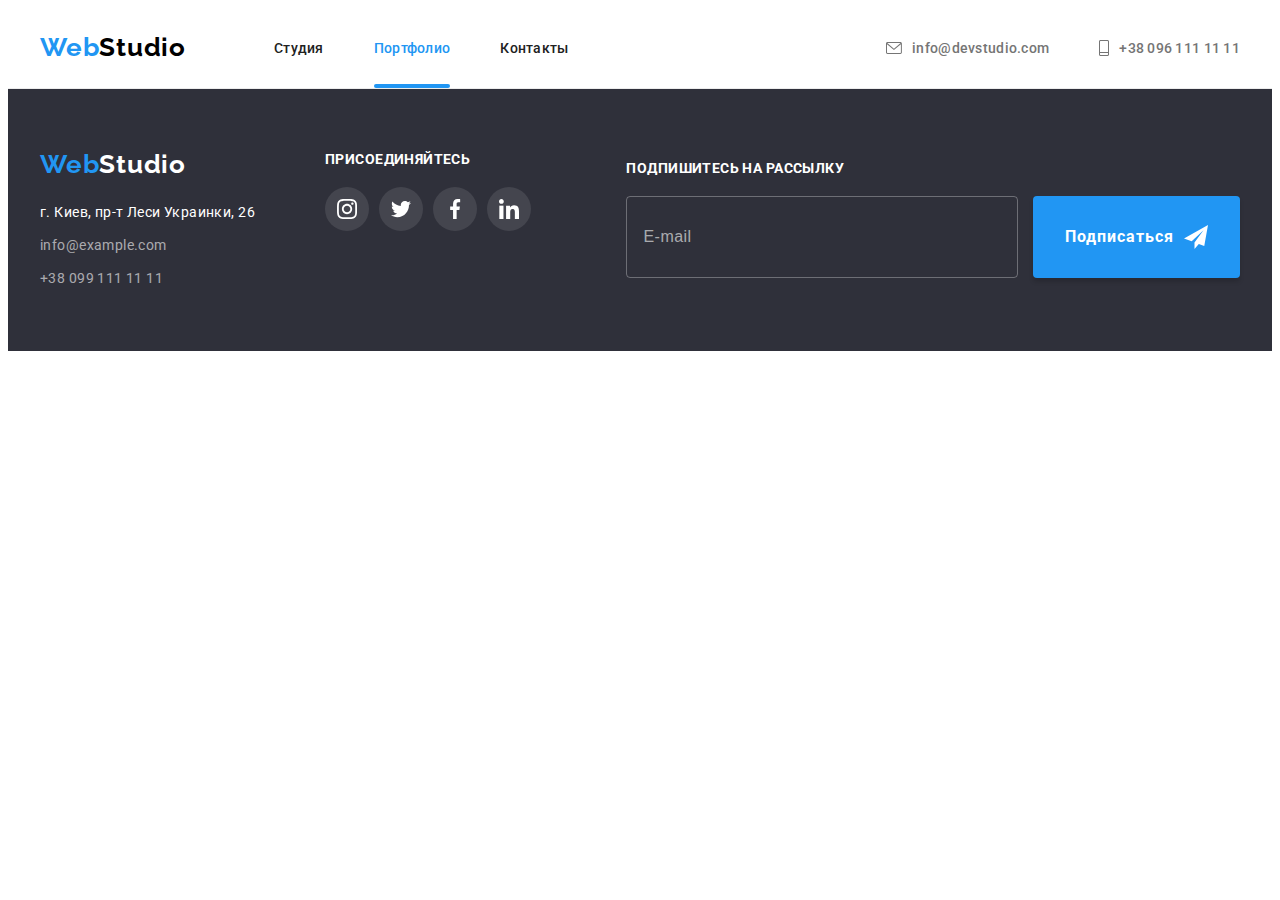
==== commit 8b25dd37: "обавляет изменения в футере" ====
--- a/portfolio.html
+++ b/portfolio.html
@@ -257,12 +257,13 @@
 </section> -->
 </main>
     <!-- FOOTER -->
-<!-- <footer class="footer">
+<footer class="footer">
     <div class="container footer__container">
         <div class="footer__left-side">
-            <a class="logo footer__logo " href="/" lang="en">Web<span class="logo__light">Studio</span></a>-->
+            <div class="footer__contacts-wrapper">
+            <a class="logo footer__logo " href="/" lang="en">Web<span class="logo__light">Studio</span></a>
                 <!-- CONTACT INFORMATION -->
-            <!-- <address class="contact__info">
+            <address class="contact__info">
             <ul class="footer__contacts">
                 <li class="footer__item">
                     <a class="footer__link  footer__link__map" href="https://goo.gl/maps/mqFkWckFCeggj8cy6" target="_blank" rel="noopener noreferrer">г. Киев, пр-т Леси Украинки, 26</a>
@@ -277,9 +278,9 @@
             </ul>
             </address>
         </div>
-        <div class="footer__right-side">
+        <div class="footer__social-list-wrapper">
             <h2 class="footer__title">присоединяйтесь</h2>
-            <ul class="social-list">
+            <ul class="social-list footer__social-list">
                 <li class="social-list__item">
                     <a href="" class="social-list__link footer__social-link">
                         <svg class="footer__social-icon" width="20px" height="20px">
@@ -310,12 +311,13 @@
                 </li>
             </ul>
         </div>
-        <div class="subscribe-form__wripper">
+        </div>
+        <div class="subscribe-form__wrapper">
                 <h2 class="subscribe-form__title">Подпишитесь на рассылку</h2>
                 <form class="subscribe-form">
                     <input class="subscribe-form__input" type="email" name="user_email" id="email"
                             placeholder="E-mail">
-                    <button class="modal-btn subscribe-form__btn" type="submit">Подписаться
+                    <button class="modal__btn subscribe-form__btn" type="submit">Подписаться
                         <svg class="subscribe-form__icon" width="24px" height="24px">
                             <use href="./images/sprite.svg#icon-icon-send"></use>
                         </svg>
@@ -323,7 +325,7 @@
                 </form>
         </div>
         </div>
-    </footer>  -->
+    </footer> 
 <script src="./js/menu.js"></script>
 </body>
 
--- a/css/main.min.css
+++ b/css/main.min.css
@@ -1 +1 @@
-:root{--primary-font-family: "Roboto", sans-serif;--secondary-font-family: "Raleway", sans-serif;--accent-color: #2196F3;--primary-text-color: #212121;--secondary-text-color: #757575;--background-modal--color: #188CE8;--background-dark-color: #2F303A;--auxiliary-light-color: #FFFFFF;--auxiliary-dark-color: #000000;--social-icon-color: #AFB1B8;--cubic-bezier: cubic-bezier(0.4, 0, 0.2, 1)}.client__link,.features__wrapper,.about__title,.social-list__link,.modal-close-btn,.contact-form__checkbox__label{display:flex;justify-content:center;align-items:center}.contact-form__checkbox,.section__title_visually-hidden{position:absolute;width:1px;height:1px;margin:-1px;border:0;padding:0;white-space:nowrap;clip-path:inset(100%);clip:rect(0 0 0 0);overflow:hidden}h1,h2,h3,p{margin-top:0;margin-bottom:0}ul,ol{margin-top:0;margin-bottom:0;padding-left:0;list-style:none}img{display:block;max-width:100%;height:auto}a{text-decoration:none}.body{font-family:var(--primary-font-family);color:var(--primary-text-color)}.container{width:100%;padding-right:15px;padding-left:15px}@media screen and (min-width: 480px){.container{width:480px;margin:0 auto}}@media screen and (min-width: 768px){.container{width:768px}}@media screen and (min-width: 1200px){.container{width:1200px}}.section{padding-top:94px;padding-bottom:94px}.section_no-padding-top{padding-top:0}.section_other-bg{background:#f5f4fa}.section__title{text-align:center;margin-bottom:50px;font-weight:700;font-size:36px;line-height:1.1666666667;letter-spacing:.03em}.backdrop{position:fixed;top:0;left:0;width:100%;height:100%;background-color:rgba(0,0,0,.2);transition:opacity 250ms var(--cubic-bezier),visibility 250ms var(--cubic-bezier)}.backdrop.is-hidden{opacity:0;visibility:hidden;pointer-events:none}.logo{font-family:var(--secondary-font-family);font-weight:700;font-size:26px;line-height:1.1923076923;letter-spacing:.03em;color:var(--accent-color)}.logo__header{margin-right:93px}.logo__dark{color:var(--auxiliary-dark-color)}.footer__logo{display:inline-block;margin-bottom:20px}.logo__light{color:var(--auxiliary-light-color)}.modal-btn{min-width:200px;border:none;border-radius:4px;box-shadow:0px 4px 4px rgba(0,0,0,.15);padding:10px 32px;font-family:inherit;font-weight:700;font-size:16px;line-height:1.875;letter-spacing:.06em;cursor:pointer;color:var(--auxiliary-light-color);background-color:var(--accent-color);transition:color 250ms var(--cubic-bezier),background-color 250ms var(--cubic-bezier)}.modal-btn:hover,.modal-btn:focus{color:var(--auxiliary-light-color);background-color:var(--background-modal--color)}.contact-form__text{font-weight:700;font-size:20px;line-height:1.15;letter-spacing:.03em;margin-bottom:12px}.contact-form{display:flex;flex-direction:column}.contact-form__input{width:100%;height:40px;padding-left:42px;border:1px solid rgba(33,33,33,.2);border-radius:4px;transition:border-color 250ms var(--cubic-bezier)}.contact-form__input:focus{outline:none;border-color:var(--accent-color)}.contact-form__field{margin-bottom:10px}.contact-form__field__comment{margin-bottom:20px}.contact-form__field__key{display:block;margin-bottom:4px;font-weight:400;font-size:12px;line-height:1.1666666667;letter-spacing:.01em;color:var(--secondary-text-color)}.contact-form__wrapper{position:relative;display:block}.contact-form__icon{position:absolute;top:50%;left:12px;transform:translateY(-50%);transition:fill 250ms var(--cubic-bezier)}.contact-form__input:focus+.contact-form__icon{fill:var(--accent-color)}.contact-form__comment{display:block;width:100%;height:120px;border:1px solid rgba(33,33,33,.2);border-radius:4px;resize:none;padding:12px 16px;transition:border-color 250ms var(--cubic-bezier)}.contact-form__comment:focus{outline:none;border-color:var(--accent-color)}.contact-form__comment::placeholder{font-weight:400;font-size:12px;line-height:1.1666666667;letter-spacing:.01em;color:rgba(117,117,117,.5)}.contact-form__checkbox__label{margin-bottom:30px}.contact-form__checkbox__label::before{display:block;width:16px;height:15px;border:2px solid var(--primary-text-color);border-radius:2px;content:"";cursor:pointer;margin-right:10px}.contact-form__checkbox:checked+.contact-form__checkbox__label::before{background-position:center;background-size:contain;background-color:var(--accent-color);border-color:var(--accent-color);background-image:url("../images/checkbox-icon/chekbox-icon.svg")}.contact-form__checkbox:focus+.contact-form__checkbox__label::before{border-color:var(--accent-color)}.checkbox__text{font-weight:400;font-size:14px;line-height:1.7142857143;letter-spacing:.03em;color:var(--secondary-text-color)}.contact-form__link{color:var(--accent-color)}.contact-form__button{align-self:center}.modal{position:absolute;top:50%;left:50%;transform:translate(-50%, -50%);width:528px;height:581px;padding:40px;background-color:var(--auxiliary-light-color)}.modal-close-btn{position:absolute;top:8px;right:8px;width:30px;height:30px;padding:0;border:1px solid rgba(0,0,0,.1);border-radius:50%;background-color:rgba(0,0,0,0);cursor:pointer;transition:fill 250ms var(--cubic-bezier)}.modal-close-btn:hover,.modal-close-btn:focus{fill:var(--accent-color)}.social-list{display:flex;justify-content:center}.social-list__item:not(:last-child){margin-right:10px}.social-list__link{width:44px;height:44px;border-radius:50%;background-color:var(--auxiliary-light-color);transition:background-color 250ms var(--cubic-bezier)}.social-list__link:hover,.social-list__link:focus{background-color:var(--accent-color)}.social-list__icon{fill:var(--social-icon-color);transition:fill 250ms var(--cubic-bezier)}.social-list__link:hover .social-list__icon,.social-list__link:focus .social-list__icon{fill:var(--auxiliary-light-color)}.subscribe-form{display:flex;width:100%}.subscribe-form__title{display:inline-block}.subscribe-form__input{width:358px;height:50px;margin-right:12px;padding:15px 16px;border:1px solid rgba(255,255,255,.3);border-radius:4px;background-color:rgba(0,0,0,0);color:var(--auxiliary-light-color);transition:border-color 250ms var(--cubic-bezier)}.subscribe-form__input::placeholder{font-weight:400;font-size:16px;line-height:1.25;letter-spacing:.03em;color:rgba(255,255,255,.6)}.subscribe-form__input:focus{outline:none;border-color:var(--accent-color)}.subscribe-form__btn{display:inline-flex;align-items:center}.subscribe-form__icon{margin-left:10px;fill:var(--auxiliary-light-color)}@media screen and (max-width: 767px){.mobile-menu{position:fixed;top:0;left:0;width:100%;height:100%;background-color:var(--auxiliary-light-color);opacity:0;visibility:hidden;pointer-events:none;transition:opacity 250ms var(--cubic-bezier),visibility 250ms va(--cubic-bezier)}.mobile-menu.is-open{opacity:1;visibility:visible;pointer-events:auto}.mobile-menu__container{position:relative;display:flex;flex-direction:column;justify-content:space-between;padding-top:48px;padding-bottom:48px;height:100%}.mobile-menu__link{font-weight:500;font-size:40px;line-height:1.175;letter-spacing:.02em;color:var(--primary-text-color);transition:color 250ms var(--cubic-bezier)}.mobile-menu__link_current{color:var(--accent-color)}.mobile-menu__item:not(:last-child){margin-bottom:32px}.mobile-menu__contacts{font-weight:500;font-size:34px;line-height:1.1764705882;letter-spacing:.02em}.mobile-menu__phone{margin-bottom:32px;color:var(--accent-color)}.mobile-menu__mail{font-weight:500;font-size:24px;line-height:1.1666666667;color:var(--secondary-text-color)}.mobile-menu__social-list{display:flex;margin-top:64px}.mobile-menu__social-item{position:relative;margin-right:20px}.mobile-menu__social-item::after{position:absolute;content:" ";margin-left:10px;width:1px;height:100%;background-color:rgba(33,33,33,.2)}.mobile-menu__social-link{font-weight:500;font-size:18px;line-height:1.2222222222;letter-spacing:.02em;color:var(--accent-color)}.mobile-menu__close-btn{position:absolute;top:10px;right:15px;background-color:rgba(0,0,0,0);border:none;padding:0;line-height:0;transition:fill 250ms var(--cubic-bezier)}.mobile-menu__close-icon:hover,.mobile-menu__close-icon:focus{fill:var(--accent-color)}}@media screen and (min-width: 768px){.mobile-menu{display:none}}.about{display:flex;flex-direction:row}.about__item{flex:basis calc((100% - 60px)/3)}.about__item:not(:last-child){margin-right:30px}.about__wrapper{position:relative}.about__title{position:absolute;bottom:0;left:0;width:100%;height:70px;font-family:var(--primary-text-color);font-weight:700;font-size:14px;line-height:1.14;letter-spacing:.03em;text-transform:uppercase;overflow:auto;color:var(--auxiliary-light-color);background-color:rgba(47,48,58,.8)}.features__wrapper{width:270px;height:120px;margin-bottom:30px;background:#f5f4fa;border-radius:4px}.features__icon{width:70px;height:70px}.features__title{margin-bottom:10px;font-weight:700;font-size:14px;line-height:1.1428571429;letter-spacing:.03em;text-transform:uppercase}.features__text{font-weight:400;font-size:14px;line-height:1.7142857143;letter-spacing:.03em;color:var(--secondary-text-color)}.features{display:flex;flex-wrap:wrap;margin:-15px}.features__item{margin:15px;flex-basis:calc((100% - 120px)/4)}.footer__container{display:flex;align-items:baseline}.footer{padding-top:60px;padding-bottom:60px;background-color:var(--background-dark-color)}.footer__left-side{flex-grow:1;margin-right:70px}.footer__right-side{margin-right:93px}.footer__contacts{font-weight:400;font-size:14px;line-height:1.7142857143;letter-spacing:.03em;font-style:normal}.footer__link{transition:color 250ms var(--cubic-bezier)}.footer__link:hover,.footer__link:focus{color:var(--accent-color)}.footer__link__map{color:var(--auxiliary-light-color)}.footer__link_connection{color:rgba(255,255,255,.6)}.footer__item:not(:last-child){margin-bottom:9px}.footer__title,.subscribe-form__title{font-weight:700;font-size:14px;line-height:1.1428571429;letter-spacing:.03em;text-transform:uppercase;margin-bottom:20px;color:var(--auxiliary-light-color)}.footer__social-link{background-color:rgba(255,255,255,.1)}.footer__social-icon{fill:var(--auxiliary-light-color)}.header__container{display:flex;align-items:center;justify-content:space-between}.header{padding-top:16px;padding-bottom:16px;border-bottom:1px solid #ececec}@media screen and (max-width: 767px){.menu{display:none}.contacts{display:none}.mobile-menu__open-btn{background-color:rgba(0,0,0,0);border:none;padding:0;line-height:0}}@media screen and (min-width: 768px){.mobile-menu__open-btn{display:none}.menu{display:flex}.header{padding-top:26px;padding-bottom:26px;border-bottom:1px solid #ececec}.navigation{display:flex;align-items:center}.menu__item:not(:last-child){margin-right:50px}.menu__link{padding-top:32px;padding-bottom:32px;font-weight:500;font-size:14px;line-height:1.1428571429;letter-spacing:.02em;color:var(--primary-text-color);transition:color 250ms var(--cubic-bezier)}.menu__link:hover,.menu__link:focus{color:var(--accent-color)}.menu__link.menu__link_current{color:var(--accent-color)}.menu__link_current{position:relative;color:var(--accent-color)}.menu__link_current::after{position:absolute;display:block;width:100%;height:4px;left:0;bottom:-7px;background-color:var(--accent-color);border-radius:2px;content:""}.logo__header{margin-right:88px}.contacts{display:flex;justify-content:flex-end;flex-direction:column;font-weight:500;font-size:14px;line-height:1.1428571429;letter-spacing:.02em}.contacts__link{display:flex;align-items:center;color:var(--secondary-text-color)}.contacts__icon{flex-shrink:0;margin-right:8px;fill:var(--secondary-text-color)}.header__tel{margin-top:10px}}@media screen and (min-width: 1200px){.header{padding-top:24px;padding-bottom:25px;border-bottom:1px solid #ececec}.menu__link_current::after{bottom:0}.contacts{display:flex;align-items:center;flex-direction:row;font-weight:500;font-size:14px;line-height:1.1428571429;letter-spacing:.02em;color:var(--secondary-text-color)}.header__tel{margin-left:50px;margin-top:auto}.contacts__link{display:flex;align-items:center;color:var(--secondary-text-color);transition:color 250ms var(--cubic-bezier)}.contacts__link:hover,.contacts__link:focus{color:var(--accent-color)}.contacts__icon{flex-shrink:0;margin-right:10px;fill:var(--secondary-text-color);transition:fill 250ms var(--cubic-bezier)}.contacts__link:hover .contacts__icon,.contacts__link:focus .contacts__icon{fill:var(--accent-color)}}.hero{padding-top:118px;padding-bottom:118px;margin-left:auto;margin-right:auto;text-align:center;background-color:#c4c4c4;background-image:linear-gradient(rgba(47, 48, 58, 0.4), rgba(47, 48, 58, 0.4)),url}.employees{display:flex;flex-wrap:wrap}.employees__card{box-shadow:0px 1px 3px rgba(0,0,0,.12),0px 1px 1px rgba(0,0,0,.14),0px 2px 1px rgba(0,0,0,.2);border-radius:0px 0px 4px 4px;background-color:var(--auxiliary-light-color);flex-basis:calc((100% - 90px)/4)}.employees__card:not(:last-child){margin-right:30px}.employees__title{font-weight:500;font-size:16px;line-height:1.1875;letter-spacing:.03em;margin-bottom:10px}.employees__text{margin-bottom:16px;font-weight:400;font-size:16px;line-height:1.1875;letter-spacing:.03em;color:var(--secondary-text-color)}.employees__wrapper{text-align:center;padding-top:30px;padding-bottom:30px}.client{display:flex;justify-content:center}.client__item{width:170px;height:92px}.client__item:not(:last-child){margin-right:30px}.client__link{width:100%;height:100%;border:solid 1px var(--social-icon-color);border-radius:5px;color:var(--social-icon-color);transition:border-color 250ms var(--cubic-bezier),color 250ms var(--cubic-bezier)}.client__link:hover,.client__link:focus{border-color:var(--accent-color);color:var(--accent-color)}.client__icon{fill:currentColor}.project__btn{display:flex;justify-content:center;margin-bottom:50px}.project__item:not(:last-child){margin-right:8px}.project__modal-btn{border:solid 1px rgba(0,0,0,0);border-radius:4px;padding:6px 22px;font-family:inherit;font-weight:500;font-size:16px;line-height:1.625;letter-spacing:.03em;cursor:pointer;color:var(--auxiliary-dark-color);background-color:#f5f4fa;transition:color 250ms var(--cubic-bezier),background-color 250ms var(--cubic-bezier),box-shadow 250ms var(--cubic-bezier)}.project__modal-btn:hover,.project__modal-btn:focus{color:var(--auxiliary-light-color);background-color:var(--accent-color);box-shadow:0px 3px 1px rgba(0,0,0,.1),0px 1px 2px rgba(0,0,0,.08),0px 2px 2px rgba(0,0,0,.12);border-radius:4px}.project__cards{display:flex;flex-wrap:wrap}.project__cards__item{flex-basis:calc((100% - 60px)/3)}.project__cards__item:not(:nth-child(3n)){margin-right:30px}.project__cards__item:not(:nth-last-child(-n+3)){margin-bottom:30px}.project__cards__wrapper{padding:20px 24px;border:1px solid #eee;border-top:none;background-color:var(--auxiliary-light-color)}.project__cards__link{display:block;transition:box-shadow 250ms var(--cubic-bezier);background:var(--auxiliary-light-color)}.project__cards__link:hover,.project__cards__link:focus{box-shadow:0px 1px 1px rgba(0,0,0,.12),0px 4px 4px rgba(0,0,0,.06),1px 4px 6px rgba(0,0,0,.16)}.project__cards__title{margin-bottom:4px;font-weight:700;font-size:18px;line-height:2;letter-spacing:.06em;color:var(--auxiliary-dark-color)}.project__cards__text{font-weight:400;font-size:16px;line-height:1.875;letter-spacing:.03em;color:var(--secondary-text-color)}.project__img__wrapper{position:relative;overflow:hidden}.project__cards__overlay{position:absolute;top:0;left:0;width:100%;height:100%;padding:63px 24px;font-weight:400;font-size:18px;line-height:1.5555555556;letter-spacing:.03em;color:var(--auxiliary-light-color);background-color:rgba(33,150,243,.9);transition:transform 250ms var(--cubic-bezier);transform:translateY(100%)}.project__cards__link:hover .project__cards__overlay,.project__cards__link:focus .project__cards__overlay{transform:translateY(0%)}/*# sourceMappingURL=main.min.css.map */+:root{--primary-font-family: "Roboto", sans-serif;--secondary-font-family: "Raleway", sans-serif;--accent-color: #2196F3;--primary-text-color: #212121;--secondary-text-color: #757575;--background-modal--color: #188CE8;--background-dark-color: #2F303A;--auxiliary-light-color: #FFFFFF;--auxiliary-dark-color: #000000;--social-icon-color: #AFB1B8;--cubic-bezier: cubic-bezier(0.4, 0, 0.2, 1)}.client__link,.features__wrapper,.about__title,.social-list__link,.modal-close-btn,.contact-form__checkbox__label{display:flex;justify-content:center;align-items:center}.contact-form__checkbox,.section__title_visually-hidden{position:absolute;width:1px;height:1px;margin:-1px;border:0;padding:0;white-space:nowrap;clip-path:inset(100%);clip:rect(0 0 0 0);overflow:hidden}h1,h2,h3,p{margin-top:0;margin-bottom:0}ul,ol{margin-top:0;margin-bottom:0;padding-left:0;list-style:none}img{display:block;max-width:100%;height:auto}a{text-decoration:none}.body{font-family:var(--primary-font-family);color:var(--primary-text-color)}.container{width:100%;padding-right:15px;padding-left:15px}@media screen and (min-width: 480px){.container{width:480px;margin:0 auto}}@media screen and (min-width: 768px){.container{width:768px}}@media screen and (min-width: 1200px){.container{width:1200px}}.section{padding-top:60px;padding-bottom:60px}.section_other-bg{background:#f5f4fa}@media screen and (min-width: 1200px){.section{padding-top:94px;padding-bottom:94px}}.section__title{text-align:center;margin-bottom:30px;font-weight:700;font-size:28px;line-height:1.1785714286;letter-spacing:.03em}@media screen and (min-width: 1200px){.section__title{margin-bottom:50px;font-weight:700;font-size:36px;line-height:1.1666666667}}.backdrop{position:fixed;top:0;left:0;width:100%;height:100%;background-color:rgba(0,0,0,.2);transition:opacity 250ms var(--cubic-bezier),visibility 250ms var(--cubic-bezier)}.backdrop.is-hidden{opacity:0;visibility:hidden;pointer-events:none}.logo{font-family:var(--secondary-font-family);font-weight:700;font-size:26px;line-height:1.1923076923;letter-spacing:.03em;color:var(--accent-color)}.logo__header{margin-right:93px}.logo__dark{color:var(--auxiliary-dark-color)}.footer__logo{display:block;margin-bottom:20px}.logo__light{color:var(--auxiliary-light-color)}.modal__btn{min-width:200px;border:none;border-radius:4px;box-shadow:0px 4px 4px rgba(0,0,0,.15);padding:10px 32px;font-family:inherit;font-weight:700;font-size:16px;line-height:1.875;letter-spacing:.06em;cursor:pointer;color:var(--auxiliary-light-color);background-color:var(--accent-color);transition:color 250ms var(--cubic-bezier),background-color 250ms var(--cubic-bezier)}.modal__btn:hover,.modal__btn:focus{color:var(--auxiliary-light-color);background-color:var(--background-modal--color)}.contact-form__text{font-weight:700;font-size:20px;line-height:1.5;letter-spacing:.03em;text-align:center;margin-bottom:12px}.contact-form{display:flex;flex-direction:column}.contact-form__input{width:100%;height:40px;padding-left:42px;border:1px solid rgba(33,33,33,.2);border-radius:4px;transition:border-color 250ms var(--cubic-bezier)}.contact-form__input:focus{outline:none;border-color:var(--accent-color)}.contact-form__field{margin-bottom:10px}.contact-form__field__comment{margin-bottom:20px}.contact-form__field__key{display:block;margin-bottom:4px;font-weight:400;font-size:12px;line-height:1.1666666667;letter-spacing:.01em;color:var(--secondary-text-color)}.contact-form__wrapper{position:relative;display:block}.contact-form__icon{position:absolute;top:50%;left:12px;transform:translateY(-50%);transition:fill 250ms var(--cubic-bezier)}.contact-form__input:focus+.contact-form__icon{fill:var(--accent-color)}.contact-form__comment{display:block;width:100%;height:120px;border:1px solid rgba(33,33,33,.2);border-radius:4px;resize:none;padding:12px 16px;transition:border-color 250ms var(--cubic-bezier)}.contact-form__comment:focus{outline:none;border-color:var(--accent-color)}.contact-form__comment::placeholder{font-weight:400;font-size:14px;line-height:1.1428571429;letter-spacing:.01em;color:rgba(117,117,117,.5)}.contact-form__checkbox__label{margin-bottom:30px}.contact-form__checkbox__label::before{display:block;width:16px;height:15px;border:2px solid var(--primary-text-color);border-radius:2px;content:"";cursor:pointer;margin-right:10px}.contact-form__checkbox:checked+.contact-form__checkbox__label::before{background-position:center;background-size:contain;background-color:var(--accent-color);border-color:var(--accent-color);background-image:url("../images/checkbox-icon/chekbox-icon.svg")}.contact-form__checkbox:focus+.contact-form__checkbox__label::before{border-color:var(--accent-color)}.checkbox__text{font-weight:400;font-size:12px;line-height:1.1666666667;letter-spacing:.03em;color:var(--secondary-text-color)}.contact-form__link{color:var(--accent-color)}.contact-form__button{align-self:center}@media screen and (min-width: 1200px){.contact-form__text{font-weight:700;font-size:20px;line-height:1.15}.checkbox__text{font-weight:400;font-size:14px;line-height:1.7142857143}.contact-form__comment::placeholder{font-weight:400;font-size:12px;line-height:1.1666666667}}.modal{position:absolute;top:50%;left:50%;transform:translate(-50%, -50%);height:609px;padding:40px;background-color:var(--auxiliary-light-color)}@media screen and (max-width: 479px){.modal{width:100%}}@media screen and (min-width: 480px){.modal{width:450px}}@media screen and (min-width: 1200px){.modal{width:528px;height:581px}}.modal-close-btn{position:absolute;top:8px;right:8px;width:30px;height:30px;padding:0;border:1px solid rgba(0,0,0,.1);border-radius:50%;background-color:rgba(0,0,0,0);cursor:pointer;transition:fill 250ms var(--cubic-bezier)}.modal-close-btn:hover,.modal-close-btn:focus{fill:var(--accent-color)}.social-list{display:flex;justify-content:center}.social-list__item:not(:last-child){margin-right:10px}.social-list__link{width:44px;height:44px;border-radius:50%;background-color:var(--auxiliary-light-color);transition:background-color 250ms var(--cubic-bezier)}.social-list__link:hover,.social-list__link:focus{background-color:var(--accent-color)}.social-list__icon{fill:var(--social-icon-color);transition:fill 250ms var(--cubic-bezier)}.social-list__link:hover .social-list__icon,.social-list__link:focus .social-list__icon{fill:var(--auxiliary-light-color)}.subscribe-form{width:100%}.subscribe-form__title{display:inline-block}.subscribe-form__input{width:358px;height:50px;margin-right:12px;padding:15px 16px;border:1px solid rgba(255,255,255,.3);border-radius:4px;background-color:rgba(0,0,0,0);color:var(--auxiliary-light-color);transition:border-color 250ms var(--cubic-bezier)}.subscribe-form__input::placeholder{font-weight:400;font-size:16px;line-height:1.25;letter-spacing:.03em;color:rgba(255,255,255,.6)}@media screen and (min-width: 480px){.subscribe-form__input{max-width:450px;margin-right:15px}}@media screen and (max-width: 1199px){.subscribe-form__input{display:block;margin-right:auto;margin-left:auto;margin-bottom:20px;width:100%}}@media screen and (min-width: 1200px){.subscribe-form__input{display:block;width:358px}.subscribe-form__input:focus{outline:none;border-color:var(--accent-color)}}.subscribe-form__btn{display:inline-flex;align-items:center}.subscribe-form__icon{margin-left:10px;fill:var(--auxiliary-light-color)}@media screen and (min-width: 1200px){.subscribe-form{display:flex}}@media screen and (max-width: 767px){.mobile-menu{position:fixed;top:0;left:0;width:100%;height:100%;background-color:var(--auxiliary-light-color);opacity:0;visibility:hidden;pointer-events:none;transition:opacity 250ms var(--cubic-bezier),visibility 250ms var(--cubic-bezier)}.mobile-menu.is-open{opacity:1;visibility:visible;pointer-events:auto}.mobile-menu__container{position:relative;display:flex;flex-direction:column;justify-content:space-between;padding-top:48px;padding-bottom:48px;height:100%}.mobile-menu__link{font-weight:500;font-size:40px;line-height:1.175;letter-spacing:.02em;color:var(--primary-text-color);transition:color 250ms var(--cubic-bezier)}.mobile-menu__link_current{color:var(--accent-color)}.mobile-menu__item:not(:last-child){margin-bottom:32px}.mobile-menu__contacts{font-weight:500;font-size:34px;line-height:1.1764705882;letter-spacing:.02em}.mobile-menu__phone{margin-bottom:32px;color:var(--accent-color)}.mobile-menu__mail{font-weight:500;font-size:24px;line-height:1.1666666667;color:var(--secondary-text-color)}.mobile-menu__social-list{display:flex;margin-top:64px}.mobile-menu__social-item{position:relative;margin-right:20px}.mobile-menu__social-item::after{position:absolute;content:" ";margin-left:10px;width:1px;height:100%;background-color:rgba(33,33,33,.2)}.mobile-menu__social-link{font-weight:500;font-size:18px;line-height:1.2222222222;letter-spacing:.02em;color:var(--accent-color)}.mobile-menu__close-btn{position:absolute;top:10px;right:15px;background-color:rgba(0,0,0,0);border:none;padding:0;line-height:0;transition:fill 250ms var(--cubic-bezier)}.mobile-menu__close-icon:hover,.mobile-menu__close-icon:focus{fill:var(--accent-color)}}@media screen and (min-width: 768px){.mobile-menu{display:none}}.mobile-menu__open-btn{display:block;padding-top:10px;padding-bottom:10px;line-height:0;background-color:rgba(0,0,0,0)}.section__about{padding-top:0}@media screen and (max-width: 1199px){.section__about{display:none}}.about{display:flex;flex-direction:row}.about__item{flex:basis calc((100% - 60px)/3)}.about__item:not(:last-child){margin-right:30px}.about__wrapper{position:relative}.about__title{position:absolute;bottom:0;left:0;width:100%;height:70px;font-family:var(--primary-text-color);font-weight:700;font-size:14px;line-height:1.14;letter-spacing:.03em;text-transform:uppercase;overflow:auto;color:var(--auxiliary-light-color);background-color:rgba(47,48,58,.8)}.features__wrapper{width:100%;height:120px;margin-bottom:30px;background:#f5f4fa;border-radius:4px}.features__icon{width:70px;height:70px}.features__title{margin-bottom:10px;font-weight:700;font-size:14px;line-height:1.1428571429;letter-spacing:.03em;text-transform:uppercase}.features__text{font-weight:400;font-size:14px;line-height:1.7142857143;letter-spacing:.03em;color:var(--secondary-text-color)}@media screen and (max-width: 767px){.features__title{text-align:center}.features__item:not(:last-child){margin-bottom:30px}}@media screen and (min-width: 768px){.features{display:flex;flex-wrap:wrap}.features__item{flex-basis:calc((100% - 30px)/2)}.features__item:not(:nth-child(2n)){margin-right:30px}}@media screen and (max-width: 1199px){.features__item:not(:nth-last-child(-n+2)){margin-bottom:30px}}@media screen and (min-width: 1200px){.features__item{flex-basis:calc((100% - 120px)/4)}.features__item:not(:last-child){margin-right:30px}}.footer{padding-top:60px;padding-bottom:60px;width:100%;background-color:var(--background-dark-color)}.footer__contacts{font-weight:400;font-size:14px;line-height:1.7142857143;letter-spacing:.03em;font-style:normal}.footer__link{transition:color 250ms var(--cubic-bezier)}.footer__link:hover,.footer__link:focus{color:var(--accent-color)}.footer__item:not(:last-child){margin-bottom:8px}.footer__link__map{color:var(--auxiliary-light-color)}.footer__link_connection{color:rgba(255,255,255,.6)}.footer__title,.subscribe-form__title{display:inline-block;font-weight:700;font-size:14px;line-height:1.1428571429;letter-spacing:.03em;text-transform:uppercase;margin-bottom:20px;color:var(--auxiliary-light-color)}.footer__social-link{background-color:rgba(255,255,255,.1)}.footer__social-icon{fill:var(--auxiliary-light-color)}.footer__social-list{display:flex;justify-content:center;margin-bottom:60px}@media screen and (min-width: 768px){.footer__left-side{display:flex}}@media screen and (min-width: 768px)and (max-width: 1199px){.footer__left-side{justify-content:space-around}}@media screen and (max-width: 1199px){.footer{text-align:center}.footer__contacts{margin-bottom:60px}}@media screen and (min-width: 1200px){.footer__container{display:flex;justify-content:space-between;align-items:baseline}.footer__contacts-wrapper{justify-content:space-between;flex-grow:1;margin-right:70px}.footer__social-list-wrapper{margin-right:93px}.footer__item:not(:last-child){margin-bottom:9px}.subscribe-form{display:flex}}.header__container{display:flex;align-items:center;justify-content:space-between}.header{padding-top:16px;padding-bottom:16px;border-bottom:1px solid #ececec}@media screen and (max-width: 767px){.menu{display:none}.contacts{display:none}.mobile-menu__open-btn{display:block;padding:10px 0;line-height:0;background-color:rgba(0,0,0,0);border:none}}@media screen and (min-width: 768px){.mobile-menu__open-btn{display:none}.menu{display:flex}.header{padding-top:26px;padding-bottom:26px;border-bottom:1px solid #ececec}.navigation{display:flex;align-items:center}.menu__item:not(:last-child){margin-right:50px}.menu__link{padding-top:32px;padding-bottom:32px;font-weight:500;font-size:14px;line-height:1.1428571429;letter-spacing:.02em;color:var(--primary-text-color);transition:color 250ms var(--cubic-bezier)}.menu__link:hover,.menu__link:focus{color:var(--accent-color)}.menu__link.menu__link_current{color:var(--accent-color)}.menu__link_current{position:relative;color:var(--accent-color)}.menu__link_current::after{position:absolute;display:block;width:100%;height:4px;left:0;bottom:-7px;background-color:var(--accent-color);border-radius:2px;content:""}.logo__header{margin-right:88px}.contacts{display:flex;justify-content:flex-end;flex-direction:column;font-weight:500;font-size:14px;line-height:1.1428571429;letter-spacing:.02em}.contacts__link{display:flex;align-items:center;color:var(--secondary-text-color)}.contacts__icon{flex-shrink:0;margin-right:8px;fill:var(--secondary-text-color)}.header__tel{margin-top:10px}}@media screen and (min-width: 1200px){.header{padding-top:24px;padding-bottom:25px;border-bottom:1px solid #ececec}.menu__link_current::after{bottom:0}.contacts{display:flex;align-items:center;flex-direction:row;font-weight:500;font-size:14px;line-height:1.1428571429;letter-spacing:.02em;color:var(--secondary-text-color)}.header__tel{margin-left:50px;margin-top:auto}.contacts__link{display:flex;align-items:center;color:var(--secondary-text-color);transition:color 250ms var(--cubic-bezier)}.contacts__link:hover,.contacts__link:focus{color:var(--accent-color)}.contacts__icon{flex-shrink:0;margin-right:10px;fill:var(--secondary-text-color);transition:fill 250ms var(--cubic-bezier)}.contacts__link:hover .contacts__icon,.contacts__link:focus .contacts__icon{fill:var(--accent-color)}}.hero{padding-top:118px;padding-bottom:118px;margin-left:auto;margin-right:auto;text-align:center;background-color:#c4c4c4;background-size:cover;background-position:center;background-repeat:no-repeat}.hero__title{max-width:360px;margin-left:auto;margin-right:auto;margin-bottom:30px;font-weight:900;font-size:26px;line-height:1.6153846154;letter-spacing:.06em;text-transform:uppercase;color:var(--auxiliary-light-color)}@media screen and (max-width: 767px){.hero{background-image:linear-gradient(rgba(47, 48, 58, 0.4), rgba(47, 48, 58, 0.4)),url(../images/main-page/hero/hero-bg-mob@1x.jpg)}}@media screen and (max-width: 767px)and (min-device-pixel-ratio: 2),screen and (max-width: 767px)and (min-resolution: 192dpi),screen and (max-width: 767px)and (min-resolution: 2dppx){.hero{background-image:linear-gradient(rgba(47, 48, 58, 0.4), rgba(47, 48, 58, 0.4)),url(../images/main-page/hero/hero-bg-mob@2x.jpg)}}@media screen and (min-width: 768px)and (max-width: 1199px){.hero{background-image:linear-gradient(rgba(47, 48, 58, 0.4), rgba(47, 48, 58, 0.4)),url(../images/main-page/hero/hero-bg-tab@1x.jpg)}}@media screen and (min-width: 768px)and (max-width: 1199px)and (min-device-pixel-ratio: 2),screen and (min-width: 768px)and (max-width: 1199px)and (min-resolution: 192dpi),screen and (min-width: 768px)and (max-width: 1199px)and (min-resolution: 2dppx){.hero{background-image:linear-gradient(rgba(47, 48, 58, 0.4), rgba(47, 48, 58, 0.4)),url(../images/main-page/hero/hero-bg-tab@2x.jpg)}}@media screen and (min-width: 1200px){.hero{padding-top:200px;padding-bottom:200px;max-width:1600px;background-image:linear-gradient(rgba(47, 48, 58, 0.4), rgba(47, 48, 58, 0.4)),url(../images/main-page/hero/hero-bg-desk@1x.jpg)}}@media screen and (min-width: 1200px)and (min-device-pixel-ratio: 2),screen and (min-width: 1200px)and (min-resolution: 192dpi),screen and (min-width: 1200px)and (min-resolution: 2dppx){.hero{background-image:linear-gradient(rgba(47, 48, 58, 0.4), rgba(47, 48, 58, 0.4)),url(../images/main-page/hero/hero-bg-desk@2x.jpg)}}@media screen and (min-width: 1200px){.hero__title{max-width:696px;font-weight:900;font-size:44px;line-height:1.3636363636}}.employees__card{box-shadow:0px 1px 3px rgba(0,0,0,.12),0px 1px 1px rgba(0,0,0,.14),0px 2px 1px rgba(0,0,0,.2);border-radius:0px 0px 4px 4px;background-color:var(--auxiliary-light-color)}.employees__title{margin-bottom:10px;font-weight:500;font-size:16px;line-height:1.1875;letter-spacing:.03em}.employees__text{margin-bottom:16px;font-weight:400;font-size:16px;line-height:1.1875;letter-spacing:.03em;color:var(--secondary-text-color)}.employees__wrapper{text-align:center;padding-top:30px;padding-bottom:24px}@media screen and (max-width: 767px){.employees__card:not(:last-child){margin-bottom:30px}}@media screen and (min-width: 768px){.employees{display:flex;flex-wrap:wrap}.employees__card{flex-basis:calc((100% - 30px)/2)}}@media screen and (min-width: 768px)and (max-width: 1199px){.employees__card:nth-child(2n+1){margin-right:30px}.employees__card:not(:nth-last-child(-n+2)){margin-bottom:30px}}@media screen and (min-width: 1200px){.employees{justify-content:center}.employees__card{flex-basis:calc((100% - 90px)/4)}.employees__card:not(:last-child){margin-right:30px}}.client__item{width:210px;height:92px}.client__link{width:100%;height:100%;border:solid 1px var(--social-icon-color);border-radius:5px;color:var(--social-icon-color);transition:border-color 250ms var(--cubic-bezier),color 250ms var(--cubic-bezier)}.client__link:hover,.client__link:focus{border-color:var(--accent-color);color:var(--accent-color)}.client__icon{fill:currentColor}@media screen and (max-width: 479px){.clients{display:block}.client__item{margin-left:auto;margin-right:auto}.client__item:not(:last-child){margin-bottom:30px}}@media screen and (min-width: 480px){.clients{display:flex;flex-wrap:wrap}}@media screen and (min-width: 480px)and (max-width: 767px){.client__item:not(:nth-child(2n)){margin-right:30px}.client__item:not(:nth-last-child(-n+2)){margin-bottom:30px}}@media screen and (min-width: 768px)and (max-width: 1199px){.client__item{width:226px}.client__item:not(:nth-child(3n)){margin-right:30px}.client__item:not(:nth-last-child(-n+3)){margin-bottom:30px}}@media screen and (min-width: 1200px){.client__item{width:170px}.client__item:not(:last-child){margin-right:30px}}.project__btn{display:flex;justify-content:center;margin-bottom:50px}.project__item:not(:last-child){margin-right:8px}.project__modal-btn{border:solid 1px rgba(0,0,0,0);border-radius:4px;padding:6px 22px;font-family:inherit;font-weight:500;font-size:16px;line-height:1.625;letter-spacing:.03em;cursor:pointer;color:var(--auxiliary-dark-color);background-color:#f5f4fa;transition:color 250ms var(--cubic-bezier),background-color 250ms var(--cubic-bezier),box-shadow 250ms var(--cubic-bezier)}.project__modal-btn:hover,.project__modal-btn:focus{color:var(--auxiliary-light-color);background-color:var(--accent-color);box-shadow:0px 3px 1px rgba(0,0,0,.1),0px 1px 2px rgba(0,0,0,.08),0px 2px 2px rgba(0,0,0,.12);border-radius:4px}.project__cards{display:flex;flex-wrap:wrap}.project__cards__item{flex-basis:calc((100% - 60px)/3)}.project__cards__item:not(:nth-child(3n)){margin-right:30px}.project__cards__item:not(:nth-last-child(-n+3)){margin-bottom:30px}.project__cards__wrapper{padding:20px 24px;border:1px solid #eee;border-top:none;background-color:var(--auxiliary-light-color)}.project__cards__link{display:block;transition:box-shadow 250ms var(--cubic-bezier);background:var(--auxiliary-light-color)}.project__cards__link:hover,.project__cards__link:focus{box-shadow:0px 1px 1px rgba(0,0,0,.12),0px 4px 4px rgba(0,0,0,.06),1px 4px 6px rgba(0,0,0,.16)}.project__cards__title{margin-bottom:4px;font-weight:700;font-size:18px;line-height:2;letter-spacing:.06em;color:var(--auxiliary-dark-color)}.project__cards__text{font-weight:400;font-size:16px;line-height:1.875;letter-spacing:.03em;color:var(--secondary-text-color)}.project__img__wrapper{position:relative;overflow:hidden}.project__cards__overlay{position:absolute;top:0;left:0;width:100%;height:100%;padding:63px 24px;font-weight:400;font-size:18px;line-height:1.5555555556;letter-spacing:.03em;color:var(--auxiliary-light-color);background-color:rgba(33,150,243,.9);transition:transform 250ms var(--cubic-bezier);transform:translateY(100%)}.project__cards__link:hover .project__cards__overlay,.project__cards__link:focus .project__cards__overlay{transform:translateY(0%)}/*# sourceMappingURL=main.min.css.map */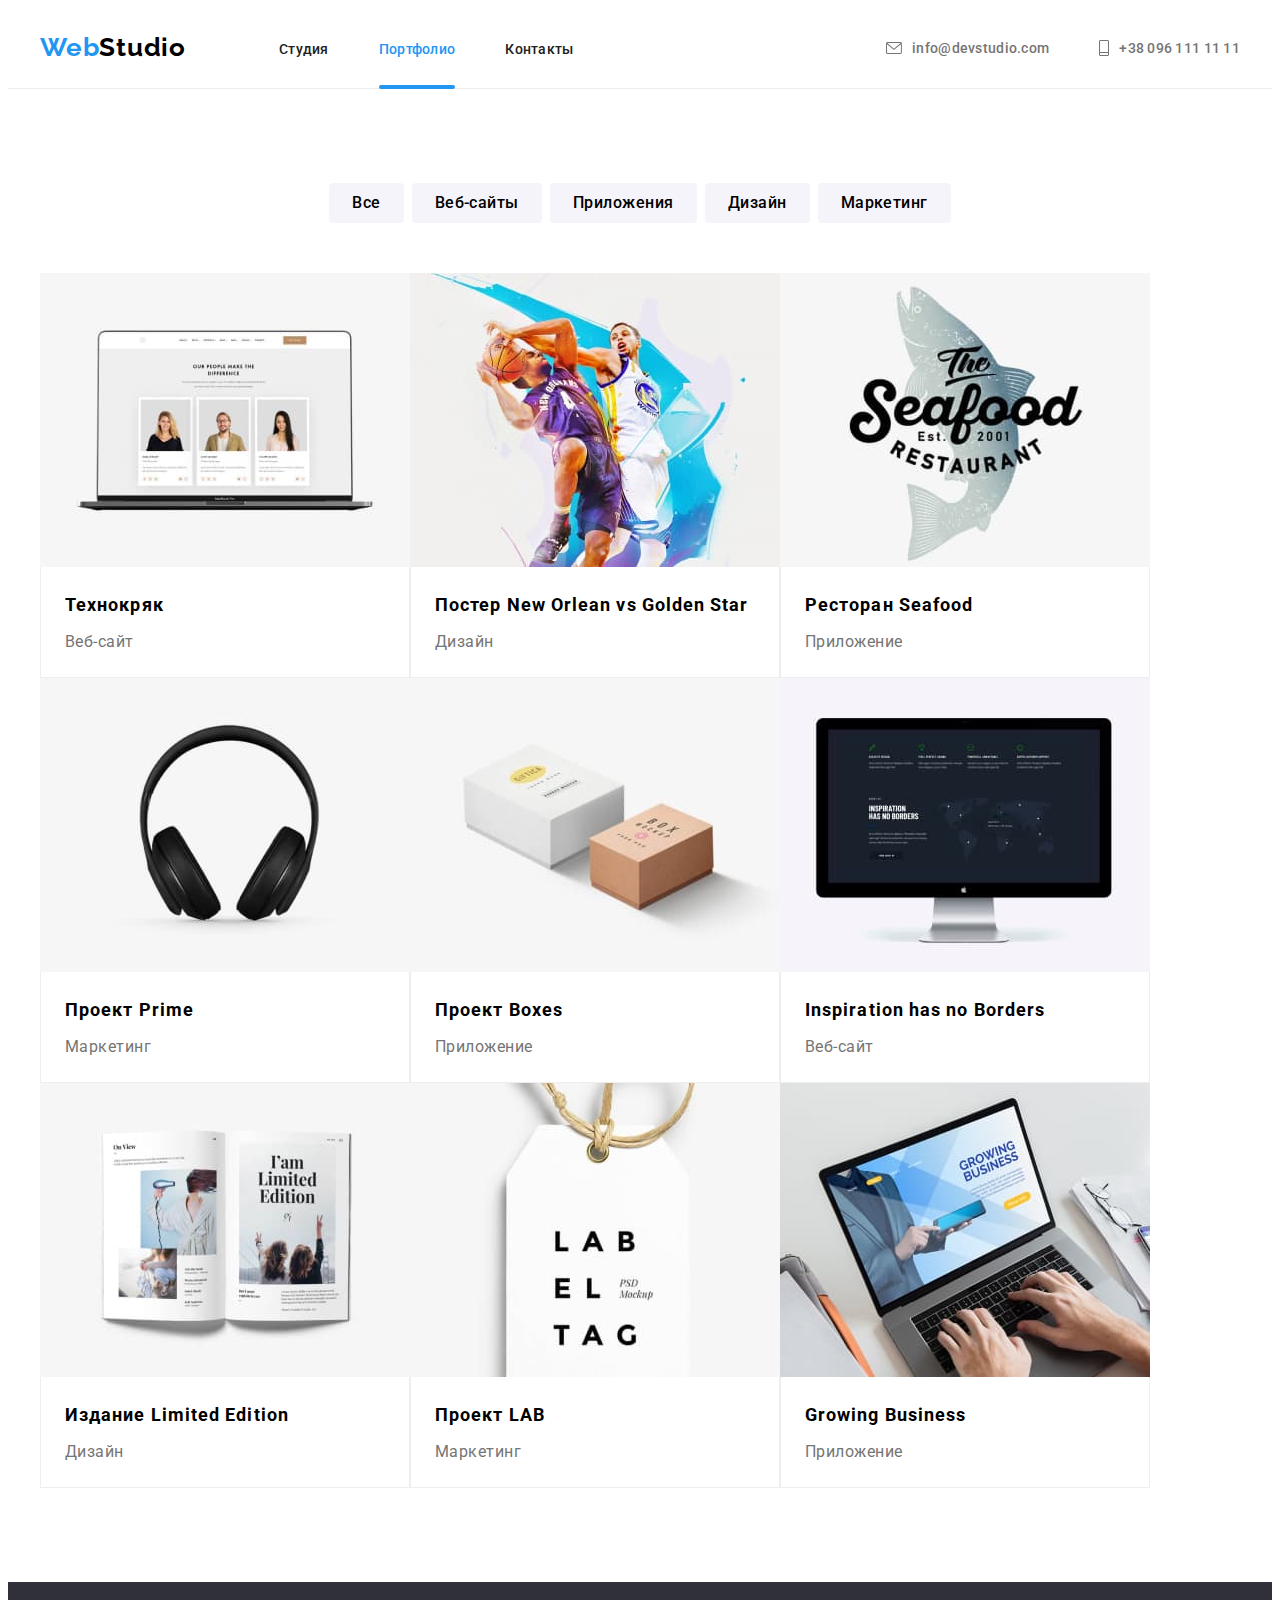
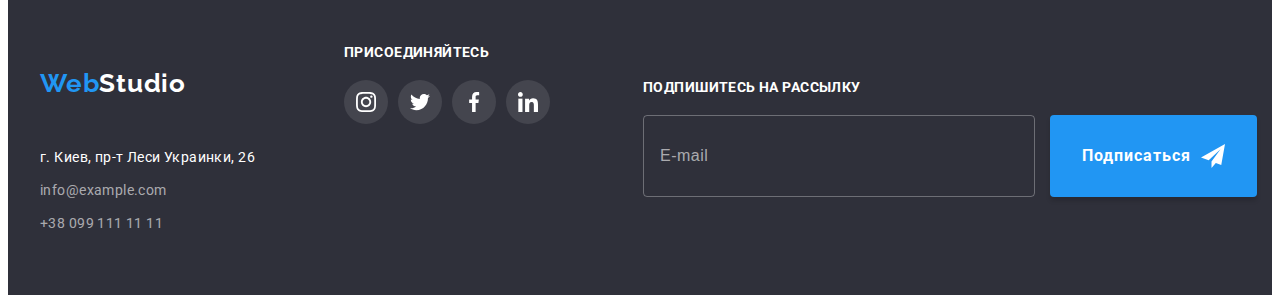
==== commit 260e3206: "Добавляем фильтры в портфолио" ====
--- a/portfolio.html
+++ b/portfolio.html
@@ -38,7 +38,7 @@
                 </ul>
             </nav>
             <button type="button" class="mobile-menu__open-btn" data-menu-open>
-                <svg class="mobile-menu-open-btn__icon" width="40px" height="40px">
+                <svg class="mobile-menu__open-icon" width="40px" height="40px">
                     <use href="./images/sprite.svg#burger-icon"></use>
                 </svg>
             </button>
@@ -106,7 +106,7 @@
     </header>
     <main>
         <!-- PORTFOLIO -->
-<!-- <section class="section">
+<section class="section">
     <div class="container">
         <h1 class="section__title section__title_visually-hidden">Портфолио</h1>
         <ul class="project__btn">
@@ -119,57 +119,88 @@
         <ul class="project__cards">
             <li class="project__cards__item">
                 <a href="" class="project__cards__link">
-                    <div class="project__img__wrapper">
-                        <img class="project__img" src="./images/portfolio/technocrack-web.jpg" alt="Ноутбук с веб-сайтом"
-                            width="370" height="290">
-                        <p class="project__cards__overlay">Ресурс предлагает комплексные предложения с разным уровнем
-                            функционала и сервисов. Все это позволит посетителю получить
-                            исчерпывающие сведения о компании или частном лице.</p>
-                    </div>
-                    <div class="project__cards__wrapper">
-                        <h2 class="project__cards__title">Технокряк</h2>
+        <div class="project__img__wrapper">
+            <picture>
+                <source
+                srcset="./images/portfolio/tehnokrjak_desk@1x.jpg 1x, ./images/portfolio/tehnokrjak_desk@2x.jpg 2x" 
+                media="(min-width: 1200px)">
+                <source
+                srcset="./images/portfolio/tehnokrjak_tab@1x.jpg 1x, ./images/portfolio/tehnokrjak_tab@2x.jpg 2x"
+                media="(min-width: 768px)">
+                <source
+                srcset="./images/portfolio/tehnokrjak_mob@1x.jpg 1x, ./images/portfolio/tehnokrjak_mob@2x.jpg 2x"
+                media="(max-width: 767px)">
+                <img class="project__img" src="./images/portfolio/tehnokrjak_desk@1x.jpg" alt="Ноутбук с веб-сайтом">
+            </picture>
+                    <p class="project__cards__overlay">Ресурс предлагает комплексные предложения с разным уровнем функционала и сервисов. Все это позволит посетителю получить исчерпывающие сведения о компании или частном лице.</p>
+        </div>
+        <div class="project__cards__wrapper">
+                    <h2 class="project__cards__title">Технокряк</h2>
                         <p class="project__cards__text">Веб-сайт</p>
-                    </div>
-                </a>
-            </li>
-            <li class="project__cards__item">
-                <a href="" class="project__cards__link">
-                    <div class="project__img__wrapper">
-                        <img class="project__img" src="./images/portfolio/poster-new-orlean.jpg" alt="Постер" width="370"
-                            height="290">
-                        <p class="project__cards__overlay">Ресурс предлагает комплексные предложения с разным уровнем
-                            функционала и сервисов. Все это позволит посетителю получить исчерпывающие сведения о
-                            компании или частном лице.</p>
-                    </div>
-                    <div class="project__cards__wrapper">
-                        <h2 class="project__cards__title">Постер <span lang="en">New Orlean vs Golden Star</span></h2>
+        </div>
+            </a>
+            </li>
+            <li class="project__cards__item">
+                <a href="" class="project__cards__link">
+            <div class="project__img__wrapper">
+                <picture>
+                    <source 
+                    srcset="./images/portfolio/new_orlean_desk@1x.jpg 1x, ./images/portfolio/new_orlean_desk@2x.jpg 2x"
+                        media="(min-width: 1200px)">
+                    <source 
+                    srcset="./images/portfolio/new_orlean_tab@1x.jpg 1x, ./images/portfolio/new_orlean_tab@2x.jpg 2x"
+                        media="(min-width: 768px)">
+                    <source 
+                    srcset="./images/portfolio/new_orlean_mob@1x.jpg 1x, ./images/portfolio/new_orlean_mob@2x.jpg 2x"
+                        media="(max-width: 767px)">
+                        <img class="project__img" src="./images/portfolio/new_orlean_desk@1x.jpg" alt="Постер">
+                </picture>
+                        <p class="project__cards__overlay">Ресурс предлагает комплексные предложения с разным уровнем функционала и сервисов. Все это позволит посетителю получить исчерпывающие сведения о компании или частном лице.</p>
+            </div>
+            <div class="project__cards__wrapper">
+                    <h2 class="project__cards__title">Постер <span lang="en">New Orlean vs Golden Star</span></h2>
                         <p class="project__cards__text">Дизайн</p>
-                    </div>
-                </a>
-            </li>
-            <li class="project__cards__item">
-                <a href="" class="project__cards__link">
-                    <div class="project__img__wrapper">
-                        <img class="project__img" src="./images/portfolio/seafood.jpg" alt="Название ресторана"
-                            width="370" height="290">
-                        <p class="project__cards__overlay">Ресурс предлагает комплексные предложения с разным уровнем
-                            функционала и сервисов. Все это позволит посетителю получить исчерпывающие сведения о
-                            компании или частном лице.</p>
-                    </div>
-                    <div class="project__cards__wrapper">
-                        <h2 class="project__cards__title">Ресторан <span lang="en">Seafood</span></h2>
+            </div>
+                </a>
+            </li>
+            <li class="project__cards__item">
+                <a href="" class="project__cards__link">
+            <div class="project__img__wrapper">
+                <picture>
+                    <source
+                     srcset="./images/portfolio/seafood_desk@1x.jpg 1x, ./images/portfolio/seafood_desk@2x.jpg 2x"
+                    media="(min-width: 1200px)">
+                    <source 
+                    srcset="./images/portfolio/seafood_tab@1x.jpg 1x, ./images/portfolio/seafood_tab@2x.jpg 2x"
+                    media="(min-width: 768px)">
+                    <source srcset="./images/portfolio/seafood_mob@1x.jpg 1x, ./images/portfolio/seafood_mob@2x.jpg 2x"
+                        media="(max-width: 767px)">
+                    <img class="project__img" src="./images/portfolio/seafood_desk@1x.jpg" alt="Название ресторана">
+                </picture>
+                    <p class="project__cards__overlay">Ресурс предлагает комплексные предложения с разным уровнем функционала и сервисов. Все это позволит посетителю получить исчерпывающие сведения о компании или частном лице.</p>
+            </div>
+            <div class="project__cards__wrapper">
+                    <h2 class="project__cards__title">Ресторан <span lang="en">Seafood</span></h2>
                         <p class="project__cards__text">Приложение</p>
                     </div>
                 </a>
             </li>
             <li class="project__cards__item">
                 <a href="" class="project__cards__link">
-                    <div class="project__img__wrapper">
-                        <img class="project__img" src="./images/portfolio/project-prime.jpg" alt="Наушники" width="370"
-                            height="290">
-                        <p class="project__cards__overlay">Ресурс предлагает комплексные предложения с разным уровнем
-                            функционала и сервисов. Все это позволит посетителю получить исчерпывающие сведения о
-                            компании или частном лице.</p>
+            <div class="project__img__wrapper">
+                    <picture>
+                        <source 
+                        srcset="./images/portfolio/prime_desk@1x.jpg 1x, ./images/portfolio/prime_desk@2x.jpg 2x"
+                        media="(min-width: 1200px)">
+                        <source 
+                        srcset="./images/portfolio/prime_tab@1x.jpg 1x, ./images/portfolio/prime_tab@2x.jpg 2x"
+                        media="(min-width: 768px)">
+                        <source 
+                        srcset="./images/portfolio/prime_mob@1x.jpg 1x, ./images/portfolio/prime_mob@2x.jpg 2x"
+                        media="(max-width: 767px)">
+                        <img class="project__img" src="./images/portfolio/prime_desk@1x.jpg" alt="Наушники">
+                    </picture>
+                        <p class="project__cards__overlay">Ресурс предлагает комплексные предложения с разным уровнем функционала и сервисов. Все это позволит посетителю получить исчерпывающие сведения о компании или частном лице.</p>
                     </div>
                     <div class="project__cards__wrapper">
                         <h2 class="project__cards__title">Проект <span lang="en">Prime</span></h2>
@@ -179,13 +210,21 @@
             </li>
             <li class="project__cards__item">
                 <a href="" class="project__cards__link">
-                    <div class="project__img__wrapper">
-                        <img class="project__img" src="./images/portfolio/project-boxes.jpg" alt="Две коробки"
-                            width="370" height="290">
-                        <p class="project__cards__overlay">Ресурс предлагает комплексные предложения с разным уровнем
-                            функционала и сервисов. Все это позволит посетителю получить исчерпывающие сведения о
-                            компании или частном лице.</p>
-                    </div>
+            <div class="project__img__wrapper">
+                <picture>
+                    <source 
+                    srcset="./images/portfolio/boxes_desk@1x.jpg 1x, ./images/portfolio/boxes_desk@2x.jpg 2x"
+                    media="(min-width: 1200px)">
+                    <source 
+                    srcset="./images/portfolio/boxes_tab@1x.jpg 1x, ./images/portfolio/boxes_tab@2x.jpg 2x"
+                    media="(min-width: 768px)">
+                    <source 
+                    srcset="./images/portfolio/boxes_mob@1x.jpg 1x, ./images/portfolio/boxes_mob@2x.jpg 2x"
+                    media="(max-width: 767px)">
+                    <img class="project__img" src="./images/portfolio/boxes_desk@1x.jpg" alt="Две коробки">
+                </picture>
+                    <p class="project__cards__overlay">Ресурс предлагает комплексные предложения с разным уровнем функционала и сервисов. Все это позволит посетителю получить исчерпывающие сведения о компании или частном лице.</p>
+                </div>
                     <div class="project__cards__wrapper">
                         <h2 class="project__cards__title">Проект <span lang="en">Boxes</span></h2>
                         <p class="project__cards__text">Приложение</p>
@@ -194,28 +233,43 @@
             </li>
             <li class="project__cards__item">
                 <a href="" class="project__cards__link">
-                    <div class="project__img__wrapper">
-                        <img class="project__img" src="./images/portfolio/inspiration-web.jpg" alt="Монитор" width="370"
-                            height="290">
-                        <p class="project__cards__overlay">Ресурс предлагает комплексные предложения с разным уровнем
-                            функционала и сервисов. Все это позволит посетителю получить исчерпывающие сведения о
-                            компании или частном лице.</p>
-                    </div>
-                    <div class="project__cards__wrapper">
-                        <h2 class="project__cards__title" lang="en">Inspiration has no Borders</h2>
+            <div class="project__img__wrapper">
+                <picture>
+                    <source 
+                    srcset="./images/portfolio/inspiration_desk@1x.jpg 1x, ./images/portfolio/inspiration_desk@2x.jpg 2x"
+                    media="(min-width: 1200px)">
+                    <source 
+                    srcset="./images/portfolio/inspiration_tab@1x.jpg 1x, ./images/portfolio/inspiration_tab@2x.jpg 2x"
+                    media="(min-width: 768px)">
+                    <source 
+                    srcset="./images/portfolio/inspiration_mob@1x.jpg 1x, ./images/portfolio/inspiration_mob@2x.jpg 2x"
+                    media="(max-width: 767px)">
+                    <img class="project__img" src="./images/portfolio/inspiration_desk@1x.jpg" alt="Монитор">
+                        <p class="project__cards__overlay">Ресурс предлагает комплексные предложения с разным уровнем функционала и сервисов. Все это позволит посетителю получить исчерпывающие сведения о компании или частном лице.</p>
+            </div>
+                <div class="project__cards__wrapper">
+                    <h2 class="project__cards__title" lang="en">Inspiration has no Borders</h2>
                         <p class="project__cards__text">Веб-сайт</p>
-                    </div>
-                </a>
-            </li>
-            <li class="project__cards__item">
-                <a href="" class="project__cards__link">
-                    <div class="project__img__wrapper">
-                        <img class="project__img" src="./images/portfolio/limited-edition.jpg" alt="Открытая книга"
-                            width="370" height="290">
-                        <p class="project__cards__overlay">Ресурс предлагает комплексные предложения с разным уровнем
-                            функционала и сервисов. Все это позволит посетителю получить исчерпывающие сведения о
-                            компании или частном лице.</p>
-                    </div>
+                </div>
+                </a>
+            </li>
+            <li class="project__cards__item">
+                <a href="" class="project__cards__link">
+            <div class="project__img__wrapper">
+                <picture>
+                    <source 
+                    srcset="./images/portfolio/limited_edition_desk@1x.jpg 1x, ./images/portfolio/limited_edition_desk@2x.jpg 2x"
+                    media="(min-width: 1200px)">
+                    <source
+                    srcset="./images/portfolio/limited_edition_tab@1x.jpg 1x, ./images/portfolio/limited_edition_tab@2x.jpg 2x"
+                    media="(min-width: 768px)">
+                    <source
+                    srcset="./images/portfolio/limited_edition_mob@1x.jpg 1x, ./images/portfolio/limited_edition_mob@2x.jpg 2x"
+                    media="(max-width: 767px)">
+                    <img class="project__img" src="./images/portfolio/limited_edition_desk@1x.jpg" alt="Открытая книга">
+                </picture>
+                        <p class="project__cards__overlay">Ресурс предлагает комплексные предложения с разным уровнем функционала и сервисов. Все это позволит посетителю получить исчерпывающие сведения о компании или частном лице.</p>
+                </div>
                     <div class="project__cards__wrapper">
                         <h2 class="project__cards__title">Издание <span lang="en">Limited Edition</span></h2>
                         <p class="project__cards__text">Дизайн</p>
@@ -224,13 +278,19 @@
             </li>
             <li class="project__cards__item">
                 <a href="" class="project__cards__link">
-                    <div class="project__img__wrapper">
-                        <img class="project__img" src="./images/portfolio/project-lab.jpg" alt="Бирка" width="370"
-                            height="290">
-                        <p class="project__cards__overlay">Ресурс предлагает комплексные предложения с разным уровнем
-                            функционала и сервисов. Все это позволит посетителю получить исчерпывающие сведения о
-                            компании или частном лице.</p>
-                    </div>
+            <div class="project__img__wrapper">
+                    <picture>
+                        <source
+                        srcset="./images/portfolio/lab_desk@1x.jpg 1x, ./images/portfolio/lab_desk@2x.jpg 2x"
+                        media="(min-width: 1200px)">
+                        <source srcset="./images/portfolio/lab_tab@1x.jpg 1x, ./images/portfolio/lab_tab@2x.jpg 2x"
+                        media="(min-width: 768px)">
+                        <source srcset="./images/portfolio/lab_mob@1x.jpg 1x, ./images/portfolio/lab_mob@2x.jpg 2x"
+                        media="(max-width: 767px)">
+                        <img class="project__img" src="./images/portfolio/lab_desk@1x.jpg" alt="Бирка">
+                    </picture>
+                        <p class="project__cards__overlay">Ресурс предлагает комплексные предложения с разным уровнем функционала и сервисов. Все это позволит посетителю получить исчерпывающие сведения о компании или частном лице.</p>
+            </div>
                     <div class="project__cards__wrapper">
                         <h2 class="project__cards__title">Проект <span lang="en">LAB</span></h2>
                         <p class="project__cards__text">Маркетинг</p>
@@ -239,13 +299,21 @@
             </li>
             <li class="project__cards__item">
                 <a href="" class="project__cards__link">
-                    <div class="project__img__wrapper">
-                        <img class="project__img" src="./images/portfolio/growing-bisness-app.jpg"
-                            alt="Печатает на ноутбуке" width="370" height="290">
-                        <p class="project__cards__overlay">Ресурс предлагает комплексные предложения с разным уровнем
-                            функционала и сервисов. Все это позволит посетителю получить исчерпывающие сведения о
-                            компании или частном лице.</p>
-                    </div>
+            <div class="project__img__wrapper">
+                    <picture>
+                        <source
+                        srcset="./images/portfolio/growing_business_desk@1x.jpg 1x, ./images/portfolio/growing_business_desk@2x.jpg 2x"
+                        media="(min-width: 1200px)">
+                        <source 
+                        srcset="./images/portfolio/growing_business_tab@1x.jpg 1x, ./images/portfolio/growing_business_tab@2x.jpg 2x"
+                        media="(min-width: 768px)">
+                        <source 
+                        srcset="./images/portfolio/growing_business_mob@1x.jpg 1x, ./images/portfolio/growing_business_mob@2x.jpg 2x"
+                        media="(max-width: 767px)">
+                        <img class="project__img" src="./images/portfolio/growing_business_desk@1x.jpg"
+                            alt="Печатает на ноутбуке">
+                        <p class="project__cards__overlay">Ресурс предлагает комплексные предложения с разным уровнем функционала и сервисов. Все это позволит посетителю получить исчерпывающие сведения о компании или частном лице.</p>
+            </div>
                     <div class="project__cards__wrapper">
                         <h2 class="project__cards__title" lang="en">Growing Business</h2>
                         <p class="project__cards__text">Приложение</p>
@@ -254,7 +322,7 @@
             </li>
         </ul>
     </div>
-</section> -->
+</section>
 </main>
     <!-- FOOTER -->
 <footer class="footer">
--- a/css/main.min.css
+++ b/css/main.min.css
@@ -1 +1 @@
-:root{--primary-font-family: "Roboto", sans-serif;--secondary-font-family: "Raleway", sans-serif;--accent-color: #2196F3;--primary-text-color: #212121;--secondary-text-color: #757575;--background-modal--color: #188CE8;--background-dark-color: #2F303A;--auxiliary-light-color: #FFFFFF;--auxiliary-dark-color: #000000;--social-icon-color: #AFB1B8;--cubic-bezier: cubic-bezier(0.4, 0, 0.2, 1)}.client__link,.features__wrapper,.about__title,.social-list__link,.modal-close-btn,.contact-form__checkbox__label{display:flex;justify-content:center;align-items:center}.contact-form__checkbox,.section__title_visually-hidden{position:absolute;width:1px;height:1px;margin:-1px;border:0;padding:0;white-space:nowrap;clip-path:inset(100%);clip:rect(0 0 0 0);overflow:hidden}h1,h2,h3,p{margin-top:0;margin-bottom:0}ul,ol{margin-top:0;margin-bottom:0;padding-left:0;list-style:none}img{display:block;max-width:100%;height:auto}a{text-decoration:none}.body{font-family:var(--primary-font-family);color:var(--primary-text-color)}.container{width:100%;padding-right:15px;padding-left:15px}@media screen and (min-width: 480px){.container{width:480px;margin:0 auto}}@media screen and (min-width: 768px){.container{width:768px}}@media screen and (min-width: 1200px){.container{width:1200px}}.section{padding-top:60px;padding-bottom:60px}.section_other-bg{background:#f5f4fa}@media screen and (min-width: 1200px){.section{padding-top:94px;padding-bottom:94px}}.section__title{text-align:center;margin-bottom:30px;font-weight:700;font-size:28px;line-height:1.1785714286;letter-spacing:.03em}@media screen and (min-width: 1200px){.section__title{margin-bottom:50px;font-weight:700;font-size:36px;line-height:1.1666666667}}.backdrop{position:fixed;top:0;left:0;width:100%;height:100%;background-color:rgba(0,0,0,.2);transition:opacity 250ms var(--cubic-bezier),visibility 250ms var(--cubic-bezier)}.backdrop.is-hidden{opacity:0;visibility:hidden;pointer-events:none}.logo{font-family:var(--secondary-font-family);font-weight:700;font-size:26px;line-height:1.1923076923;letter-spacing:.03em;color:var(--accent-color)}.logo__header{margin-right:93px}.logo__dark{color:var(--auxiliary-dark-color)}.footer__logo{display:block;margin-bottom:20px}.logo__light{color:var(--auxiliary-light-color)}.modal__btn{min-width:200px;border:none;border-radius:4px;box-shadow:0px 4px 4px rgba(0,0,0,.15);padding:10px 32px;font-family:inherit;font-weight:700;font-size:16px;line-height:1.875;letter-spacing:.06em;cursor:pointer;color:var(--auxiliary-light-color);background-color:var(--accent-color);transition:color 250ms var(--cubic-bezier),background-color 250ms var(--cubic-bezier)}.modal__btn:hover,.modal__btn:focus{color:var(--auxiliary-light-color);background-color:var(--background-modal--color)}.contact-form__text{font-weight:700;font-size:20px;line-height:1.5;letter-spacing:.03em;text-align:center;margin-bottom:12px}.contact-form{display:flex;flex-direction:column}.contact-form__input{width:100%;height:40px;padding-left:42px;border:1px solid rgba(33,33,33,.2);border-radius:4px;transition:border-color 250ms var(--cubic-bezier)}.contact-form__input:focus{outline:none;border-color:var(--accent-color)}.contact-form__field{margin-bottom:10px}.contact-form__field__comment{margin-bottom:20px}.contact-form__field__key{display:block;margin-bottom:4px;font-weight:400;font-size:12px;line-height:1.1666666667;letter-spacing:.01em;color:var(--secondary-text-color)}.contact-form__wrapper{position:relative;display:block}.contact-form__icon{position:absolute;top:50%;left:12px;transform:translateY(-50%);transition:fill 250ms var(--cubic-bezier)}.contact-form__input:focus+.contact-form__icon{fill:var(--accent-color)}.contact-form__comment{display:block;width:100%;height:120px;border:1px solid rgba(33,33,33,.2);border-radius:4px;resize:none;padding:12px 16px;transition:border-color 250ms var(--cubic-bezier)}.contact-form__comment:focus{outline:none;border-color:var(--accent-color)}.contact-form__comment::placeholder{font-weight:400;font-size:14px;line-height:1.1428571429;letter-spacing:.01em;color:rgba(117,117,117,.5)}.contact-form__checkbox__label{margin-bottom:30px}.contact-form__checkbox__label::before{display:block;width:16px;height:15px;border:2px solid var(--primary-text-color);border-radius:2px;content:"";cursor:pointer;margin-right:10px}.contact-form__checkbox:checked+.contact-form__checkbox__label::before{background-position:center;background-size:contain;background-color:var(--accent-color);border-color:var(--accent-color);background-image:url("../images/checkbox-icon/chekbox-icon.svg")}.contact-form__checkbox:focus+.contact-form__checkbox__label::before{border-color:var(--accent-color)}.checkbox__text{font-weight:400;font-size:12px;line-height:1.1666666667;letter-spacing:.03em;color:var(--secondary-text-color)}.contact-form__link{color:var(--accent-color)}.contact-form__button{align-self:center}@media screen and (min-width: 1200px){.contact-form__text{font-weight:700;font-size:20px;line-height:1.15}.checkbox__text{font-weight:400;font-size:14px;line-height:1.7142857143}.contact-form__comment::placeholder{font-weight:400;font-size:12px;line-height:1.1666666667}}.modal{position:absolute;top:50%;left:50%;transform:translate(-50%, -50%);height:609px;padding:40px;background-color:var(--auxiliary-light-color)}@media screen and (max-width: 479px){.modal{width:100%}}@media screen and (min-width: 480px){.modal{width:450px}}@media screen and (min-width: 1200px){.modal{width:528px;height:581px}}.modal-close-btn{position:absolute;top:8px;right:8px;width:30px;height:30px;padding:0;border:1px solid rgba(0,0,0,.1);border-radius:50%;background-color:rgba(0,0,0,0);cursor:pointer;transition:fill 250ms var(--cubic-bezier)}.modal-close-btn:hover,.modal-close-btn:focus{fill:var(--accent-color)}.social-list{display:flex;justify-content:center}.social-list__item:not(:last-child){margin-right:10px}.social-list__link{width:44px;height:44px;border-radius:50%;background-color:var(--auxiliary-light-color);transition:background-color 250ms var(--cubic-bezier)}.social-list__link:hover,.social-list__link:focus{background-color:var(--accent-color)}.social-list__icon{fill:var(--social-icon-color);transition:fill 250ms var(--cubic-bezier)}.social-list__link:hover .social-list__icon,.social-list__link:focus .social-list__icon{fill:var(--auxiliary-light-color)}.subscribe-form{width:100%}.subscribe-form__title{display:inline-block}.subscribe-form__input{width:358px;height:50px;margin-right:12px;padding:15px 16px;border:1px solid rgba(255,255,255,.3);border-radius:4px;background-color:rgba(0,0,0,0);color:var(--auxiliary-light-color);transition:border-color 250ms var(--cubic-bezier)}.subscribe-form__input::placeholder{font-weight:400;font-size:16px;line-height:1.25;letter-spacing:.03em;color:rgba(255,255,255,.6)}@media screen and (min-width: 480px){.subscribe-form__input{max-width:450px;margin-right:15px}}@media screen and (max-width: 1199px){.subscribe-form__input{display:block;margin-right:auto;margin-left:auto;margin-bottom:20px;width:100%}}@media screen and (min-width: 1200px){.subscribe-form__input{display:block;width:358px}.subscribe-form__input:focus{outline:none;border-color:var(--accent-color)}}.subscribe-form__btn{display:inline-flex;align-items:center}.subscribe-form__icon{margin-left:10px;fill:var(--auxiliary-light-color)}@media screen and (min-width: 1200px){.subscribe-form{display:flex}}@media screen and (max-width: 767px){.mobile-menu{position:fixed;top:0;left:0;width:100%;height:100%;background-color:var(--auxiliary-light-color);opacity:0;visibility:hidden;pointer-events:none;transition:opacity 250ms var(--cubic-bezier),visibility 250ms var(--cubic-bezier)}.mobile-menu.is-open{opacity:1;visibility:visible;pointer-events:auto}.mobile-menu__container{position:relative;display:flex;flex-direction:column;justify-content:space-between;padding-top:48px;padding-bottom:48px;height:100%}.mobile-menu__link{font-weight:500;font-size:40px;line-height:1.175;letter-spacing:.02em;color:var(--primary-text-color);transition:color 250ms var(--cubic-bezier)}.mobile-menu__link_current{color:var(--accent-color)}.mobile-menu__item:not(:last-child){margin-bottom:32px}.mobile-menu__contacts{font-weight:500;font-size:34px;line-height:1.1764705882;letter-spacing:.02em}.mobile-menu__phone{margin-bottom:32px;color:var(--accent-color)}.mobile-menu__mail{font-weight:500;font-size:24px;line-height:1.1666666667;color:var(--secondary-text-color)}.mobile-menu__social-list{display:flex;margin-top:64px}.mobile-menu__social-item{position:relative;margin-right:20px}.mobile-menu__social-item::after{position:absolute;content:" ";margin-left:10px;width:1px;height:100%;background-color:rgba(33,33,33,.2)}.mobile-menu__social-link{font-weight:500;font-size:18px;line-height:1.2222222222;letter-spacing:.02em;color:var(--accent-color)}.mobile-menu__close-btn{position:absolute;top:10px;right:15px;background-color:rgba(0,0,0,0);border:none;padding:0;line-height:0;transition:fill 250ms var(--cubic-bezier)}.mobile-menu__close-icon:hover,.mobile-menu__close-icon:focus{fill:var(--accent-color)}}@media screen and (min-width: 768px){.mobile-menu{display:none}}.mobile-menu__open-btn{display:block;padding-top:10px;padding-bottom:10px;line-height:0;background-color:rgba(0,0,0,0)}.section__about{padding-top:0}@media screen and (max-width: 1199px){.section__about{display:none}}.about{display:flex;flex-direction:row}.about__item{flex:basis calc((100% - 60px)/3)}.about__item:not(:last-child){margin-right:30px}.about__wrapper{position:relative}.about__title{position:absolute;bottom:0;left:0;width:100%;height:70px;font-family:var(--primary-text-color);font-weight:700;font-size:14px;line-height:1.14;letter-spacing:.03em;text-transform:uppercase;overflow:auto;color:var(--auxiliary-light-color);background-color:rgba(47,48,58,.8)}.features__wrapper{width:100%;height:120px;margin-bottom:30px;background:#f5f4fa;border-radius:4px}.features__icon{width:70px;height:70px}.features__title{margin-bottom:10px;font-weight:700;font-size:14px;line-height:1.1428571429;letter-spacing:.03em;text-transform:uppercase}.features__text{font-weight:400;font-size:14px;line-height:1.7142857143;letter-spacing:.03em;color:var(--secondary-text-color)}@media screen and (max-width: 767px){.features__title{text-align:center}.features__item:not(:last-child){margin-bottom:30px}}@media screen and (min-width: 768px){.features{display:flex;flex-wrap:wrap}.features__item{flex-basis:calc((100% - 30px)/2)}.features__item:not(:nth-child(2n)){margin-right:30px}}@media screen and (max-width: 1199px){.features__item:not(:nth-last-child(-n+2)){margin-bottom:30px}}@media screen and (min-width: 1200px){.features__item{flex-basis:calc((100% - 120px)/4)}.features__item:not(:last-child){margin-right:30px}}.footer{padding-top:60px;padding-bottom:60px;width:100%;background-color:var(--background-dark-color)}.footer__contacts{font-weight:400;font-size:14px;line-height:1.7142857143;letter-spacing:.03em;font-style:normal}.footer__link{transition:color 250ms var(--cubic-bezier)}.footer__link:hover,.footer__link:focus{color:var(--accent-color)}.footer__item:not(:last-child){margin-bottom:8px}.footer__link__map{color:var(--auxiliary-light-color)}.footer__link_connection{color:rgba(255,255,255,.6)}.footer__title,.subscribe-form__title{display:inline-block;font-weight:700;font-size:14px;line-height:1.1428571429;letter-spacing:.03em;text-transform:uppercase;margin-bottom:20px;color:var(--auxiliary-light-color)}.footer__social-link{background-color:rgba(255,255,255,.1)}.footer__social-icon{fill:var(--auxiliary-light-color)}.footer__social-list{display:flex;justify-content:center;margin-bottom:60px}@media screen and (min-width: 768px){.footer__left-side{display:flex}}@media screen and (min-width: 768px)and (max-width: 1199px){.footer__left-side{justify-content:space-around}}@media screen and (max-width: 1199px){.footer{text-align:center}.footer__contacts{margin-bottom:60px}}@media screen and (min-width: 1200px){.footer__container{display:flex;justify-content:space-between;align-items:baseline}.footer__contacts-wrapper{justify-content:space-between;flex-grow:1;margin-right:70px}.footer__social-list-wrapper{margin-right:93px}.footer__item:not(:last-child){margin-bottom:9px}.subscribe-form{display:flex}}.header__container{display:flex;align-items:center;justify-content:space-between}.header{padding-top:16px;padding-bottom:16px;border-bottom:1px solid #ececec}@media screen and (max-width: 767px){.menu{display:none}.contacts{display:none}.mobile-menu__open-btn{display:block;padding:10px 0;line-height:0;background-color:rgba(0,0,0,0);border:none}}@media screen and (min-width: 768px){.mobile-menu__open-btn{display:none}.menu{display:flex}.header{padding-top:26px;padding-bottom:26px;border-bottom:1px solid #ececec}.navigation{display:flex;align-items:center}.menu__item:not(:last-child){margin-right:50px}.menu__link{padding-top:32px;padding-bottom:32px;font-weight:500;font-size:14px;line-height:1.1428571429;letter-spacing:.02em;color:var(--primary-text-color);transition:color 250ms var(--cubic-bezier)}.menu__link:hover,.menu__link:focus{color:var(--accent-color)}.menu__link.menu__link_current{color:var(--accent-color)}.menu__link_current{position:relative;color:var(--accent-color)}.menu__link_current::after{position:absolute;display:block;width:100%;height:4px;left:0;bottom:-7px;background-color:var(--accent-color);border-radius:2px;content:""}.logo__header{margin-right:88px}.contacts{display:flex;justify-content:flex-end;flex-direction:column;font-weight:500;font-size:14px;line-height:1.1428571429;letter-spacing:.02em}.contacts__link{display:flex;align-items:center;color:var(--secondary-text-color)}.contacts__icon{flex-shrink:0;margin-right:8px;fill:var(--secondary-text-color)}.header__tel{margin-top:10px}}@media screen and (min-width: 1200px){.header{padding-top:24px;padding-bottom:25px;border-bottom:1px solid #ececec}.menu__link_current::after{bottom:0}.contacts{display:flex;align-items:center;flex-direction:row;font-weight:500;font-size:14px;line-height:1.1428571429;letter-spacing:.02em;color:var(--secondary-text-color)}.header__tel{margin-left:50px;margin-top:auto}.contacts__link{display:flex;align-items:center;color:var(--secondary-text-color);transition:color 250ms var(--cubic-bezier)}.contacts__link:hover,.contacts__link:focus{color:var(--accent-color)}.contacts__icon{flex-shrink:0;margin-right:10px;fill:var(--secondary-text-color);transition:fill 250ms var(--cubic-bezier)}.contacts__link:hover .contacts__icon,.contacts__link:focus .contacts__icon{fill:var(--accent-color)}}.hero{padding-top:118px;padding-bottom:118px;margin-left:auto;margin-right:auto;text-align:center;background-color:#c4c4c4;background-size:cover;background-position:center;background-repeat:no-repeat}.hero__title{max-width:360px;margin-left:auto;margin-right:auto;margin-bottom:30px;font-weight:900;font-size:26px;line-height:1.6153846154;letter-spacing:.06em;text-transform:uppercase;color:var(--auxiliary-light-color)}@media screen and (max-width: 767px){.hero{background-image:linear-gradient(rgba(47, 48, 58, 0.4), rgba(47, 48, 58, 0.4)),url(../images/main-page/hero/hero-bg-mob@1x.jpg)}}@media screen and (max-width: 767px)and (min-device-pixel-ratio: 2),screen and (max-width: 767px)and (min-resolution: 192dpi),screen and (max-width: 767px)and (min-resolution: 2dppx){.hero{background-image:linear-gradient(rgba(47, 48, 58, 0.4), rgba(47, 48, 58, 0.4)),url(../images/main-page/hero/hero-bg-mob@2x.jpg)}}@media screen and (min-width: 768px)and (max-width: 1199px){.hero{background-image:linear-gradient(rgba(47, 48, 58, 0.4), rgba(47, 48, 58, 0.4)),url(../images/main-page/hero/hero-bg-tab@1x.jpg)}}@media screen and (min-width: 768px)and (max-width: 1199px)and (min-device-pixel-ratio: 2),screen and (min-width: 768px)and (max-width: 1199px)and (min-resolution: 192dpi),screen and (min-width: 768px)and (max-width: 1199px)and (min-resolution: 2dppx){.hero{background-image:linear-gradient(rgba(47, 48, 58, 0.4), rgba(47, 48, 58, 0.4)),url(../images/main-page/hero/hero-bg-tab@2x.jpg)}}@media screen and (min-width: 1200px){.hero{padding-top:200px;padding-bottom:200px;max-width:1600px;background-image:linear-gradient(rgba(47, 48, 58, 0.4), rgba(47, 48, 58, 0.4)),url(../images/main-page/hero/hero-bg-desk@1x.jpg)}}@media screen and (min-width: 1200px)and (min-device-pixel-ratio: 2),screen and (min-width: 1200px)and (min-resolution: 192dpi),screen and (min-width: 1200px)and (min-resolution: 2dppx){.hero{background-image:linear-gradient(rgba(47, 48, 58, 0.4), rgba(47, 48, 58, 0.4)),url(../images/main-page/hero/hero-bg-desk@2x.jpg)}}@media screen and (min-width: 1200px){.hero__title{max-width:696px;font-weight:900;font-size:44px;line-height:1.3636363636}}.employees__card{box-shadow:0px 1px 3px rgba(0,0,0,.12),0px 1px 1px rgba(0,0,0,.14),0px 2px 1px rgba(0,0,0,.2);border-radius:0px 0px 4px 4px;background-color:var(--auxiliary-light-color)}.employees__title{margin-bottom:10px;font-weight:500;font-size:16px;line-height:1.1875;letter-spacing:.03em}.employees__text{margin-bottom:16px;font-weight:400;font-size:16px;line-height:1.1875;letter-spacing:.03em;color:var(--secondary-text-color)}.employees__wrapper{text-align:center;padding-top:30px;padding-bottom:24px}@media screen and (max-width: 767px){.employees__card:not(:last-child){margin-bottom:30px}}@media screen and (min-width: 768px){.employees{display:flex;flex-wrap:wrap}.employees__card{flex-basis:calc((100% - 30px)/2)}}@media screen and (min-width: 768px)and (max-width: 1199px){.employees__card:nth-child(2n+1){margin-right:30px}.employees__card:not(:nth-last-child(-n+2)){margin-bottom:30px}}@media screen and (min-width: 1200px){.employees{justify-content:center}.employees__card{flex-basis:calc((100% - 90px)/4)}.employees__card:not(:last-child){margin-right:30px}}.client__item{width:210px;height:92px}.client__link{width:100%;height:100%;border:solid 1px var(--social-icon-color);border-radius:5px;color:var(--social-icon-color);transition:border-color 250ms var(--cubic-bezier),color 250ms var(--cubic-bezier)}.client__link:hover,.client__link:focus{border-color:var(--accent-color);color:var(--accent-color)}.client__icon{fill:currentColor}@media screen and (max-width: 479px){.clients{display:block}.client__item{margin-left:auto;margin-right:auto}.client__item:not(:last-child){margin-bottom:30px}}@media screen and (min-width: 480px){.clients{display:flex;flex-wrap:wrap}}@media screen and (min-width: 480px)and (max-width: 767px){.client__item:not(:nth-child(2n)){margin-right:30px}.client__item:not(:nth-last-child(-n+2)){margin-bottom:30px}}@media screen and (min-width: 768px)and (max-width: 1199px){.client__item{width:226px}.client__item:not(:nth-child(3n)){margin-right:30px}.client__item:not(:nth-last-child(-n+3)){margin-bottom:30px}}@media screen and (min-width: 1200px){.client__item{width:170px}.client__item:not(:last-child){margin-right:30px}}.project__btn{display:flex;justify-content:center;margin-bottom:50px}.project__item:not(:last-child){margin-right:8px}.project__modal-btn{border:solid 1px rgba(0,0,0,0);border-radius:4px;padding:6px 22px;font-family:inherit;font-weight:500;font-size:16px;line-height:1.625;letter-spacing:.03em;cursor:pointer;color:var(--auxiliary-dark-color);background-color:#f5f4fa;transition:color 250ms var(--cubic-bezier),background-color 250ms var(--cubic-bezier),box-shadow 250ms var(--cubic-bezier)}.project__modal-btn:hover,.project__modal-btn:focus{color:var(--auxiliary-light-color);background-color:var(--accent-color);box-shadow:0px 3px 1px rgba(0,0,0,.1),0px 1px 2px rgba(0,0,0,.08),0px 2px 2px rgba(0,0,0,.12);border-radius:4px}.project__cards{display:flex;flex-wrap:wrap}.project__cards__item{flex-basis:calc((100% - 60px)/3)}.project__cards__item:not(:nth-child(3n)){margin-right:30px}.project__cards__item:not(:nth-last-child(-n+3)){margin-bottom:30px}.project__cards__wrapper{padding:20px 24px;border:1px solid #eee;border-top:none;background-color:var(--auxiliary-light-color)}.project__cards__link{display:block;transition:box-shadow 250ms var(--cubic-bezier);background:var(--auxiliary-light-color)}.project__cards__link:hover,.project__cards__link:focus{box-shadow:0px 1px 1px rgba(0,0,0,.12),0px 4px 4px rgba(0,0,0,.06),1px 4px 6px rgba(0,0,0,.16)}.project__cards__title{margin-bottom:4px;font-weight:700;font-size:18px;line-height:2;letter-spacing:.06em;color:var(--auxiliary-dark-color)}.project__cards__text{font-weight:400;font-size:16px;line-height:1.875;letter-spacing:.03em;color:var(--secondary-text-color)}.project__img__wrapper{position:relative;overflow:hidden}.project__cards__overlay{position:absolute;top:0;left:0;width:100%;height:100%;padding:63px 24px;font-weight:400;font-size:18px;line-height:1.5555555556;letter-spacing:.03em;color:var(--auxiliary-light-color);background-color:rgba(33,150,243,.9);transition:transform 250ms var(--cubic-bezier);transform:translateY(100%)}.project__cards__link:hover .project__cards__overlay,.project__cards__link:focus .project__cards__overlay{transform:translateY(0%)}/*# sourceMappingURL=main.min.css.map */+:root{--primary-font-family: "Roboto", sans-serif;--secondary-font-family: "Raleway", sans-serif;--accent-color: #2196F3;--primary-text-color: #212121;--secondary-text-color: #757575;--background-modal--color: #188CE8;--background-dark-color: #2F303A;--auxiliary-light-color: #FFFFFF;--auxiliary-dark-color: #000000;--social-icon-color: #AFB1B8;--cubic-bezier: cubic-bezier(0.4, 0, 0.2, 1)}.client__link,.features__wrapper,.about__title,.social-list__link,.modal-close-btn,.contact-form__checkbox__label{display:flex;justify-content:center;align-items:center}.contact-form__checkbox,.section__title_visually-hidden{position:absolute;width:1px;height:1px;margin:-1px;border:0;padding:0;white-space:nowrap;clip-path:inset(100%);clip:rect(0 0 0 0);overflow:hidden}h1,h2,h3,p{margin-top:0;margin-bottom:0}ul,ol{margin-top:0;margin-bottom:0;padding-left:0;list-style:none}img{display:block;max-width:100%;height:auto}a{text-decoration:none}.body{font-family:var(--primary-font-family);color:var(--primary-text-color)}.container{width:100%;padding-right:15px;padding-left:15px}@media screen and (min-width: 480px){.container{width:480px;margin:0 auto}}@media screen and (min-width: 768px){.container{width:768px}}@media screen and (min-width: 1200px){.container{width:1200px}}.section{padding-top:60px;padding-bottom:60px}.section_other-bg{background:#f5f4fa}@media screen and (min-width: 1200px){.section{padding-top:94px;padding-bottom:94px}}.section__title{text-align:center;margin-bottom:30px;font-weight:700;font-size:28px;line-height:1.1785714286;letter-spacing:.03em}@media screen and (min-width: 1200px){.section__title{margin-bottom:50px;font-weight:700;font-size:36px;line-height:1.1666666667}}.backdrop{position:fixed;top:0;left:0;width:100%;height:100%;background-color:rgba(0,0,0,.2);transition:opacity 250ms var(--cubic-bezier),visibility 250ms var(--cubic-bezier)}.backdrop.is-hidden{opacity:0;visibility:hidden;pointer-events:none}.logo{font-family:var(--secondary-font-family);font-weight:700;font-size:24px;line-height:1.1666666667;letter-spacing:.03em;color:var(--accent-color)}.logo__dark{color:var(--auxiliary-dark-color)}.footer__logo{display:block;margin-bottom:20px}.logo__light{color:var(--auxiliary-light-color)}@media screen and (max-width: 767px){.logo{padding-top:16px;padding-bottom:16px}}@media screen and (min-width: 768px){.logo{padding-top:26px;padding-bottom:26px;margin-right:88px}}@media screen and (min-width: 1200px){.logo{font-weight:700;font-size:26px;line-height:1.1923076923}.logo__header{padding-top:24px;padding-bottom:25px;margin-right:93px}}.modal__btn{min-width:200px;border:none;border-radius:4px;box-shadow:0px 4px 4px rgba(0,0,0,.15);padding:10px 32px;font-family:inherit;font-weight:700;font-size:16px;line-height:1.875;letter-spacing:.06em;cursor:pointer;color:var(--auxiliary-light-color);background-color:var(--accent-color);transition:color 250ms var(--cubic-bezier),background-color 250ms var(--cubic-bezier)}.modal__btn:hover,.modal__btn:focus{color:var(--auxiliary-light-color);background-color:var(--background-modal--color)}.contact-form__text{font-weight:700;font-size:20px;line-height:1.5;letter-spacing:.03em;text-align:center;margin-bottom:12px}.contact-form{display:flex;flex-direction:column}.contact-form__input{width:100%;height:40px;padding-left:42px;border:1px solid rgba(33,33,33,.2);border-radius:4px;transition:border-color 250ms var(--cubic-bezier)}.contact-form__input:focus{outline:none;border-color:var(--accent-color)}.contact-form__field{margin-bottom:10px}.contact-form__field__comment{margin-bottom:20px}.contact-form__field__key{display:block;margin-bottom:4px;font-weight:400;font-size:12px;line-height:1.1666666667;letter-spacing:.01em;color:var(--secondary-text-color)}.contact-form__wrapper{position:relative;display:block}.contact-form__icon{position:absolute;top:50%;left:12px;transform:translateY(-50%);transition:fill 250ms var(--cubic-bezier)}.contact-form__input:focus+.contact-form__icon{fill:var(--accent-color)}.contact-form__comment{display:block;width:100%;height:120px;border:1px solid rgba(33,33,33,.2);border-radius:4px;resize:none;padding:12px 16px;transition:border-color 250ms var(--cubic-bezier)}.contact-form__comment:focus{outline:none;border-color:var(--accent-color)}.contact-form__comment::placeholder{font-weight:400;font-size:14px;line-height:1.1428571429;letter-spacing:.01em;color:rgba(117,117,117,.5)}.contact-form__checkbox__label{margin-bottom:30px}.contact-form__checkbox__label::before{display:block;width:16px;height:15px;border:2px solid var(--primary-text-color);border-radius:2px;content:"";cursor:pointer;margin-right:10px}.contact-form__checkbox:checked+.contact-form__checkbox__label::before{background-position:center;background-size:contain;background-color:var(--accent-color);border-color:var(--accent-color);background-image:url("../images/checkbox-icon/chekbox-icon.svg")}.contact-form__checkbox:focus+.contact-form__checkbox__label::before{border-color:var(--accent-color)}.checkbox__text{font-weight:400;font-size:12px;line-height:1.1666666667;letter-spacing:.03em;color:var(--secondary-text-color)}.contact-form__link{color:var(--accent-color)}.contact-form__button{align-self:center}@media screen and (min-width: 1200px){.contact-form__text{font-weight:700;font-size:20px;line-height:1.15}.checkbox__text{font-weight:400;font-size:14px;line-height:1.7142857143}.contact-form__comment::placeholder{font-weight:400;font-size:12px;line-height:1.1666666667}}.modal{position:absolute;top:50%;left:50%;transform:translate(-50%, -50%);height:609px;padding:40px;background-color:var(--auxiliary-light-color)}@media screen and (max-width: 479px){.modal{width:100%}}@media screen and (min-width: 480px){.modal{width:450px}}@media screen and (min-width: 1200px){.modal{width:528px;height:581px}}.modal-close-btn{position:absolute;top:8px;right:8px;width:30px;height:30px;padding:0;border:1px solid rgba(0,0,0,.1);border-radius:50%;background-color:rgba(0,0,0,0);cursor:pointer;transition:fill 250ms var(--cubic-bezier)}.modal-close-btn:hover,.modal-close-btn:focus{fill:var(--accent-color)}.social-list{display:flex;justify-content:center}.social-list__item:not(:last-child){margin-right:10px}.social-list__link{width:44px;height:44px;border-radius:50%;background-color:var(--auxiliary-light-color);transition:background-color 250ms var(--cubic-bezier)}.social-list__link:hover,.social-list__link:focus{background-color:var(--accent-color)}.social-list__icon{fill:var(--social-icon-color);transition:fill 250ms var(--cubic-bezier)}.social-list__link:hover .social-list__icon,.social-list__link:focus .social-list__icon{fill:var(--auxiliary-light-color)}.subscribe-form{width:100%}.subscribe-form__title{display:inline-block}.subscribe-form__input{width:358px;height:50px;margin-right:12px;padding:15px 16px;border:1px solid rgba(255,255,255,.3);border-radius:4px;background-color:rgba(0,0,0,0);color:var(--auxiliary-light-color);transition:border-color 250ms var(--cubic-bezier)}.subscribe-form__input::placeholder{font-weight:400;font-size:16px;line-height:1.25;letter-spacing:.03em;color:rgba(255,255,255,.6)}@media screen and (min-width: 480px){.subscribe-form__input{max-width:450px;margin-right:15px}}@media screen and (max-width: 1199px){.subscribe-form__input{display:block;margin-right:auto;margin-left:auto;margin-bottom:20px;width:100%}}@media screen and (min-width: 1200px){.subscribe-form__input{display:block;width:358px}.subscribe-form__input:focus{outline:none;border-color:var(--accent-color)}}.subscribe-form__btn{display:inline-flex;align-items:center}.subscribe-form__icon{margin-left:10px;fill:var(--auxiliary-light-color)}@media screen and (min-width: 1200px){.subscribe-form{display:flex}}@media screen and (max-width: 767px){.mobile-menu{position:fixed;top:0;left:0;width:100%;height:100%;background-color:var(--auxiliary-light-color);opacity:0;visibility:hidden;pointer-events:none;transition:opacity 250ms var(--cubic-bezier),visibility 250ms var(--cubic-bezier)}.mobile-menu.is-open{opacity:1;visibility:visible;pointer-events:auto}.mobile-menu__container{position:relative;display:flex;flex-direction:column;justify-content:space-between;padding-left:40px;padding-top:48px;padding-bottom:48px;height:100%}.mobile-menu__link{font-weight:500;font-size:40px;line-height:1.175;letter-spacing:.02em;color:var(--primary-text-color);transition:color 250ms var(--cubic-bezier)}.mobile-menu__link_current{color:var(--accent-color)}.mobile-menu__item:not(:last-child){margin-bottom:32px}.mobile-menu__contacts{font-weight:500;font-size:34px;line-height:1.1764705882;letter-spacing:.02em}.mobile-menu__phone{margin-bottom:32px;color:var(--accent-color)}.mobile-menu__mail{font-weight:500;font-size:24px;line-height:1.1666666667;color:var(--secondary-text-color)}.mobile-menu__social-list{display:flex;margin-top:64px}.mobile-menu__social-item{position:relative;margin-right:10px}.mobile-menu__social-item:not(:last-child)::after{position:absolute;content:" ";margin-left:10px;width:1px;height:100%;background-color:rgba(33,33,33,.2)}.mobile-menu__social-link{margin-left:10px;font-weight:500;font-size:18px;line-height:1.2222222222;letter-spacing:.02em;color:var(--accent-color)}.mobile-menu__close-btn{position:absolute;top:10px;right:15px;background-color:rgba(0,0,0,0);border:none;padding:0;line-height:0;transition:fill 250ms var(--cubic-bezier)}.mobile-menu__close-icon:hover,.mobile-menu__close-icon:focus{fill:var(--accent-color)}}@media screen and (min-width: 768px){.mobile-menu{display:none}}.section__about{padding-top:0}@media screen and (max-width: 1199px){.section__about{display:none}}.about{display:flex;flex-direction:row}.about__item{flex:basis calc((100% - 60px)/3)}.about__item:not(:last-child){margin-right:30px}.about__wrapper{position:relative}.about__title{position:absolute;bottom:0;left:0;width:100%;height:70px;font-family:var(--primary-text-color);font-weight:700;font-size:14px;line-height:1.14;letter-spacing:.03em;text-transform:uppercase;overflow:auto;color:var(--auxiliary-light-color);background-color:rgba(47,48,58,.8)}.features__wrapper{width:100%;height:120px;margin-bottom:30px;background:#f5f4fa;border-radius:4px}.features__icon{width:70px;height:70px}.features__title{margin-bottom:10px;font-weight:700;font-size:14px;line-height:1.1428571429;letter-spacing:.03em;text-transform:uppercase}.features__text{font-weight:400;font-size:14px;line-height:1.7142857143;letter-spacing:.03em;color:var(--secondary-text-color)}@media screen and (max-width: 767px){.features__title{text-align:center}.features__item:not(:last-child){margin-bottom:30px}}@media screen and (min-width: 768px){.features{display:flex;flex-wrap:wrap}.features__item{flex-basis:calc((100% - 30px)/2)}.features__item:not(:nth-child(2n)){margin-right:30px}}@media screen and (max-width: 1199px){.features__item:not(:nth-last-child(-n+2)){margin-bottom:30px}}@media screen and (min-width: 1200px){.features__item{flex-basis:calc((100% - 120px)/4)}.features__item:not(:last-child){margin-right:30px}}.footer{padding-top:60px;padding-bottom:60px;width:100%;background-color:var(--background-dark-color)}.footer__contacts{font-weight:400;font-size:14px;line-height:1.7142857143;letter-spacing:.03em;font-style:normal}.footer__link{transition:color 250ms var(--cubic-bezier)}.footer__link:hover,.footer__link:focus{color:var(--accent-color)}.footer__item:not(:last-child){margin-bottom:8px}.footer__link__map{color:var(--auxiliary-light-color)}.footer__link_connection{color:rgba(255,255,255,.6)}.footer__title,.subscribe-form__title{display:inline-block;font-weight:700;font-size:14px;line-height:1.1428571429;letter-spacing:.03em;text-transform:uppercase;margin-bottom:20px;color:var(--auxiliary-light-color)}.footer__social-link{background-color:rgba(255,255,255,.1)}.footer__social-icon{fill:var(--auxiliary-light-color)}.footer__social-list{display:flex;justify-content:center;margin-bottom:60px}@media screen and (min-width: 768px){.footer__left-side{display:flex}}@media screen and (min-width: 768px)and (max-width: 1199px){.footer__left-side{justify-content:space-around}}@media screen and (max-width: 1199px){.footer{text-align:center}.footer__contacts{margin-bottom:60px}}@media screen and (min-width: 1200px){.footer__container{display:flex;justify-content:space-between;align-items:baseline}.footer__contacts-wrapper{justify-content:space-between;flex-grow:1;margin-right:70px}.footer__social-list-wrapper{margin-right:93px}.footer__item:not(:last-child){margin-bottom:9px}.subscribe-form{display:flex}}.header__container{display:flex;align-items:center;justify-content:space-between}.header{border-bottom:1px solid #ececec}@media screen and (max-width: 767px){.menu{display:none}.contacts{display:none}.mobile-menu__open-btn{display:block;padding:10px 0;line-height:0;background-color:rgba(0,0,0,0);border:none}.mobile-menu__open-icon{fill:var(--primary-text-color)}.mobile-menu__open-icon:hover,.mobile-menu__open-icon:focus{fill:var(--accent-color)}}@media screen and (min-width: 768px){.mobile-menu__open-btn{display:none}.menu{display:flex}.header{border-bottom:1px solid #ececec}.navigation{display:flex;align-items:center}.menu__item:not(:last-child){margin-right:50px}.menu__link{padding-top:32px;padding-bottom:32px;font-weight:500;font-size:14px;line-height:1.1428571429;letter-spacing:.02em;color:var(--primary-text-color);transition:color 250ms var(--cubic-bezier)}.menu__link:hover,.menu__link:focus{color:var(--accent-color)}.menu__link.menu__link_current{color:var(--accent-color)}.menu__link_current{position:relative;color:var(--accent-color)}.menu__link_current::after{position:absolute;display:block;width:100%;height:4px;left:0;bottom:0;background-color:var(--accent-color);border-radius:2px;content:""}.contacts{display:flex;justify-content:flex-end;flex-direction:column;font-weight:500;font-size:14px;line-height:1.1428571429;letter-spacing:.02em}.contacts__link{display:flex;align-items:center;color:var(--secondary-text-color)}.contacts__icon{flex-shrink:0;margin-right:8px;fill:var(--secondary-text-color)}.header__tel{margin-top:10px}}@media screen and (min-width: 1200px){.menu__link_current::after{bottom:0}.contacts{display:flex;align-items:center;flex-direction:row;font-weight:500;font-size:14px;line-height:1.1428571429;letter-spacing:.02em;color:var(--secondary-text-color)}.header__tel{margin-left:50px;margin-top:auto}.contacts__link{display:flex;align-items:center;color:var(--secondary-text-color);transition:color 250ms var(--cubic-bezier)}.contacts__link:hover,.contacts__link:focus{color:var(--accent-color)}.contacts__icon{flex-shrink:0;margin-right:10px;fill:var(--secondary-text-color);transition:fill 250ms var(--cubic-bezier)}.contacts__link:hover .contacts__icon,.contacts__link:focus .contacts__icon{fill:var(--accent-color)}}.hero{padding-top:118px;padding-bottom:118px;margin-left:auto;margin-right:auto;text-align:center;background-color:#c4c4c4;background-size:cover;background-position:center;background-repeat:no-repeat}.hero__title{max-width:360px;margin-left:auto;margin-right:auto;margin-bottom:30px;font-weight:900;font-size:26px;line-height:1.6153846154;letter-spacing:.06em;text-transform:uppercase;color:var(--auxiliary-light-color)}@media screen and (max-width: 767px){.hero{background-image:linear-gradient(rgba(47, 48, 58, 0.4), rgba(47, 48, 58, 0.4)),url(../images/main-page/hero/hero-bg-mob@1x.jpg)}}@media screen and (max-width: 767px)and (min-device-pixel-ratio: 2),screen and (max-width: 767px)and (min-resolution: 192dpi),screen and (max-width: 767px)and (min-resolution: 2dppx){.hero{background-image:linear-gradient(rgba(47, 48, 58, 0.4), rgba(47, 48, 58, 0.4)),url(../images/main-page/hero/hero-bg-mob@2x.jpg)}}@media screen and (min-width: 768px)and (max-width: 1199px){.hero{background-image:linear-gradient(rgba(47, 48, 58, 0.4), rgba(47, 48, 58, 0.4)),url(../images/main-page/hero/hero-bg-tab@1x.jpg)}}@media screen and (min-width: 768px)and (max-width: 1199px)and (min-device-pixel-ratio: 2),screen and (min-width: 768px)and (max-width: 1199px)and (min-resolution: 192dpi),screen and (min-width: 768px)and (max-width: 1199px)and (min-resolution: 2dppx){.hero{background-image:linear-gradient(rgba(47, 48, 58, 0.4), rgba(47, 48, 58, 0.4)),url(../images/main-page/hero/hero-bg-tab@2x.jpg)}}@media screen and (min-width: 1200px){.hero{padding-top:200px;padding-bottom:200px;max-width:1600px;background-image:linear-gradient(rgba(47, 48, 58, 0.4), rgba(47, 48, 58, 0.4)),url(../images/main-page/hero/hero-bg-desk@1x.jpg)}}@media screen and (min-width: 1200px)and (min-device-pixel-ratio: 2),screen and (min-width: 1200px)and (min-resolution: 192dpi),screen and (min-width: 1200px)and (min-resolution: 2dppx){.hero{background-image:linear-gradient(rgba(47, 48, 58, 0.4), rgba(47, 48, 58, 0.4)),url(../images/main-page/hero/hero-bg-desk@2x.jpg)}}@media screen and (min-width: 1200px){.hero__title{max-width:696px;font-weight:900;font-size:44px;line-height:1.3636363636}}.employees__card{box-shadow:0px 1px 3px rgba(0,0,0,.12),0px 1px 1px rgba(0,0,0,.14),0px 2px 1px rgba(0,0,0,.2);border-radius:0px 0px 4px 4px;background-color:var(--auxiliary-light-color)}.employees__title{margin-bottom:10px;font-weight:500;font-size:16px;line-height:1.1875;letter-spacing:.03em}.employees__text{margin-bottom:16px;font-weight:400;font-size:16px;line-height:1.1875;letter-spacing:.03em;color:var(--secondary-text-color)}.employees__wrapper{text-align:center;padding-top:30px;padding-bottom:24px}@media screen and (max-width: 767px){.employees__card:not(:last-child){margin-bottom:30px}}@media screen and (min-width: 768px){.employees{display:flex;flex-wrap:wrap}.employees__card{flex-basis:calc((100% - 30px)/2)}}@media screen and (min-width: 768px)and (max-width: 1199px){.employees__card:nth-child(2n+1){margin-right:30px}.employees__card:not(:nth-last-child(-n+2)){margin-bottom:30px}}@media screen and (min-width: 1200px){.employees{justify-content:center}.employees__card{flex-basis:calc((100% - 90px)/4)}.employees__card:not(:last-child){margin-right:30px}}.client__item{width:210px;height:92px}.client__link{width:100%;height:100%;border:solid 1px var(--social-icon-color);border-radius:5px;color:var(--social-icon-color);transition:border-color 250ms var(--cubic-bezier),color 250ms var(--cubic-bezier)}.client__link:hover,.client__link:focus{border-color:var(--accent-color);color:var(--accent-color)}.client__icon{fill:currentColor}@media screen and (max-width: 479px){.clients{display:block}.client__item{margin-left:auto;margin-right:auto}.client__item:not(:last-child){margin-bottom:30px}}@media screen and (min-width: 480px){.clients{display:flex;flex-wrap:wrap}}@media screen and (min-width: 480px)and (max-width: 767px){.client__item:not(:nth-child(2n)){margin-right:30px}.client__item:not(:nth-last-child(-n+2)){margin-bottom:30px}}@media screen and (min-width: 768px)and (max-width: 1199px){.client__item{width:226px}.client__item:not(:nth-child(3n)){margin-right:30px}.client__item:not(:nth-last-child(-n+3)){margin-bottom:30px}}@media screen and (min-width: 1200px){.client__item{width:170px}.client__item:not(:last-child){margin-right:30px}}.project__btn{display:flex;flex-wrap:wrap;margin-bottom:40px}.project__modal-btn{border:solid 1px rgba(0,0,0,0);border-radius:4px;padding:6px 22px;font-family:inherit;font-weight:500;font-size:16px;line-height:1.625;letter-spacing:.03em;cursor:pointer;color:var(--auxiliary-dark-color);background-color:#f5f4fa;transition:color 250ms var(--cubic-bezier),background-color 250ms var(--cubic-bezier),box-shadow 250ms var(--cubic-bezier)}.project__modal-btn:hover,.project__modal-btn:focus{color:var(--auxiliary-light-color);background-color:var(--accent-color);box-shadow:0px 3px 1px rgba(0,0,0,.1),0px 1px 2px rgba(0,0,0,.08),0px 2px 2px rgba(0,0,0,.12);border-radius:4px}.project__cards__link{display:block;transition:box-shadow 250ms var(--cubic-bezier);background:var(--auxiliary-light-color)}.project__cards__link:hover,.project__cards__link:focus{box-shadow:0px 1px 1px rgba(0,0,0,.12),0px 4px 4px rgba(0,0,0,.06),1px 4px 6px rgba(0,0,0,.16)}.project__cards__wrapper{padding:20px 24px;border:1px solid #eee;border-top:none;background-color:var(--auxiliary-light-color)}.project__cards__title{margin-bottom:4px;font-weight:700;font-size:18px;line-height:2;letter-spacing:.06em;color:var(--auxiliary-dark-color)}.project__cards__text{font-weight:400;font-size:16px;line-height:1.875;letter-spacing:.03em;color:var(--secondary-text-color)}.project__img__wrapper{position:relative;overflow:hidden}.project__cards__overlay{position:absolute;top:0;left:0;width:100%;height:100%;padding:63px 24px;font-weight:400;font-size:18px;line-height:1.5555555556;letter-spacing:.03em;color:var(--auxiliary-light-color);background-color:rgba(33,150,243,.9);transition:transform 250ms var(--cubic-bezier);transform:translateY(100%)}.project__cards__link:hover .project__cards__overlay,.project__cards__link:focus .project__cards__overlay{transform:translateY(0%)}@media screen and (max-width: 397px){.project__btn{row-gap:15px}.project__item:not(:nth-child(2n)){margin-right:8px}}@media screen and (min-width: 398px)and (max-width: 767px){.project__btn{row-gap:15px;margin-bottom:40px}.project__item:not(:nth-child(3n)){margin-right:8px}}@media screen and (min-width: 768px){.project__btn{display:flex;justify-content:center;margin-bottom:30px}.project__item:not(:last-child){margin-right:8px}.project__cards{display:flex;flex-wrap:wrap}}@media screen and (max-width: 1199px){.project__cards__item{margin-bottom:30px}}@media screen and (min-width: 1200px){.project__btn{margin-bottom:50px}}/*# sourceMappingURL=main.min.css.map */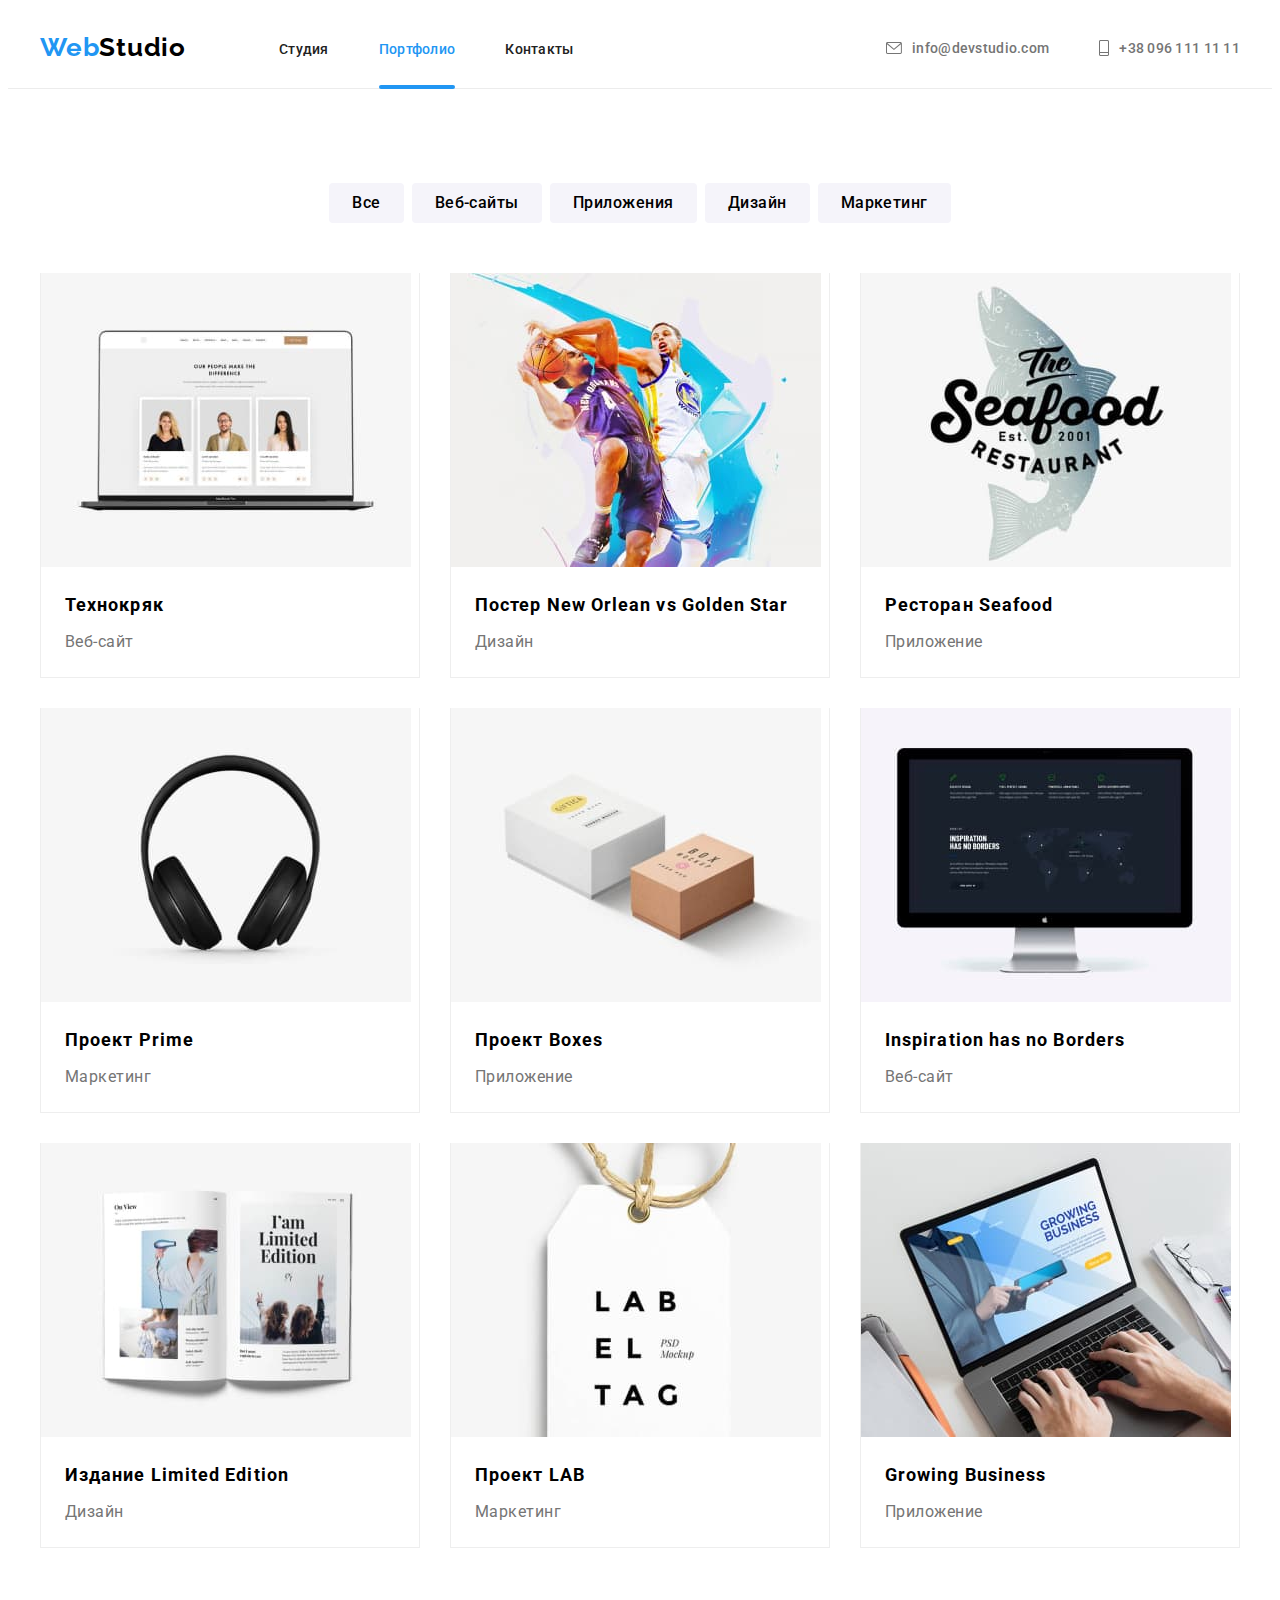
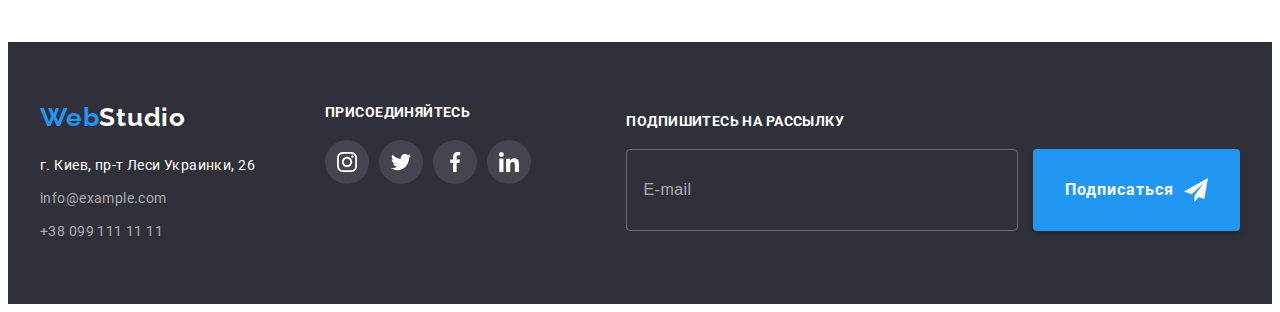
==== commit b4f4aa43: "Добавляет стилизацию для портфолио для трех версий" ====
--- a/portfolio.html
+++ b/portfolio.html
@@ -23,7 +23,7 @@
     <header class="header">
         <div class="container header__container">
             <nav class="navigation">
-                <a class="logo logo__header" href="/" lang="en">
+                <a class="logo header__logo" href="/" lang="en">
                     Web<span class="logo__dark">Studio</span></a>
                 <ul class="menu">
                     <li class="menu__item">
--- a/css/main.min.css
+++ b/css/main.min.css
@@ -1 +1 @@
-:root{--primary-font-family: "Roboto", sans-serif;--secondary-font-family: "Raleway", sans-serif;--accent-color: #2196F3;--primary-text-color: #212121;--secondary-text-color: #757575;--background-modal--color: #188CE8;--background-dark-color: #2F303A;--auxiliary-light-color: #FFFFFF;--auxiliary-dark-color: #000000;--social-icon-color: #AFB1B8;--cubic-bezier: cubic-bezier(0.4, 0, 0.2, 1)}.client__link,.features__wrapper,.about__title,.social-list__link,.modal-close-btn,.contact-form__checkbox__label{display:flex;justify-content:center;align-items:center}.contact-form__checkbox,.section__title_visually-hidden{position:absolute;width:1px;height:1px;margin:-1px;border:0;padding:0;white-space:nowrap;clip-path:inset(100%);clip:rect(0 0 0 0);overflow:hidden}h1,h2,h3,p{margin-top:0;margin-bottom:0}ul,ol{margin-top:0;margin-bottom:0;padding-left:0;list-style:none}img{display:block;max-width:100%;height:auto}a{text-decoration:none}.body{font-family:var(--primary-font-family);color:var(--primary-text-color)}.container{width:100%;padding-right:15px;padding-left:15px}@media screen and (min-width: 480px){.container{width:480px;margin:0 auto}}@media screen and (min-width: 768px){.container{width:768px}}@media screen and (min-width: 1200px){.container{width:1200px}}.section{padding-top:60px;padding-bottom:60px}.section_other-bg{background:#f5f4fa}@media screen and (min-width: 1200px){.section{padding-top:94px;padding-bottom:94px}}.section__title{text-align:center;margin-bottom:30px;font-weight:700;font-size:28px;line-height:1.1785714286;letter-spacing:.03em}@media screen and (min-width: 1200px){.section__title{margin-bottom:50px;font-weight:700;font-size:36px;line-height:1.1666666667}}.backdrop{position:fixed;top:0;left:0;width:100%;height:100%;background-color:rgba(0,0,0,.2);transition:opacity 250ms var(--cubic-bezier),visibility 250ms var(--cubic-bezier)}.backdrop.is-hidden{opacity:0;visibility:hidden;pointer-events:none}.logo{font-family:var(--secondary-font-family);font-weight:700;font-size:24px;line-height:1.1666666667;letter-spacing:.03em;color:var(--accent-color)}.logo__dark{color:var(--auxiliary-dark-color)}.footer__logo{display:block;margin-bottom:20px}.logo__light{color:var(--auxiliary-light-color)}@media screen and (max-width: 767px){.logo{padding-top:16px;padding-bottom:16px}}@media screen and (min-width: 768px){.logo{padding-top:26px;padding-bottom:26px;margin-right:88px}}@media screen and (min-width: 1200px){.logo{font-weight:700;font-size:26px;line-height:1.1923076923}.logo__header{padding-top:24px;padding-bottom:25px;margin-right:93px}}.modal__btn{min-width:200px;border:none;border-radius:4px;box-shadow:0px 4px 4px rgba(0,0,0,.15);padding:10px 32px;font-family:inherit;font-weight:700;font-size:16px;line-height:1.875;letter-spacing:.06em;cursor:pointer;color:var(--auxiliary-light-color);background-color:var(--accent-color);transition:color 250ms var(--cubic-bezier),background-color 250ms var(--cubic-bezier)}.modal__btn:hover,.modal__btn:focus{color:var(--auxiliary-light-color);background-color:var(--background-modal--color)}.contact-form__text{font-weight:700;font-size:20px;line-height:1.5;letter-spacing:.03em;text-align:center;margin-bottom:12px}.contact-form{display:flex;flex-direction:column}.contact-form__input{width:100%;height:40px;padding-left:42px;border:1px solid rgba(33,33,33,.2);border-radius:4px;transition:border-color 250ms var(--cubic-bezier)}.contact-form__input:focus{outline:none;border-color:var(--accent-color)}.contact-form__field{margin-bottom:10px}.contact-form__field__comment{margin-bottom:20px}.contact-form__field__key{display:block;margin-bottom:4px;font-weight:400;font-size:12px;line-height:1.1666666667;letter-spacing:.01em;color:var(--secondary-text-color)}.contact-form__wrapper{position:relative;display:block}.contact-form__icon{position:absolute;top:50%;left:12px;transform:translateY(-50%);transition:fill 250ms var(--cubic-bezier)}.contact-form__input:focus+.contact-form__icon{fill:var(--accent-color)}.contact-form__comment{display:block;width:100%;height:120px;border:1px solid rgba(33,33,33,.2);border-radius:4px;resize:none;padding:12px 16px;transition:border-color 250ms var(--cubic-bezier)}.contact-form__comment:focus{outline:none;border-color:var(--accent-color)}.contact-form__comment::placeholder{font-weight:400;font-size:14px;line-height:1.1428571429;letter-spacing:.01em;color:rgba(117,117,117,.5)}.contact-form__checkbox__label{margin-bottom:30px}.contact-form__checkbox__label::before{display:block;width:16px;height:15px;border:2px solid var(--primary-text-color);border-radius:2px;content:"";cursor:pointer;margin-right:10px}.contact-form__checkbox:checked+.contact-form__checkbox__label::before{background-position:center;background-size:contain;background-color:var(--accent-color);border-color:var(--accent-color);background-image:url("../images/checkbox-icon/chekbox-icon.svg")}.contact-form__checkbox:focus+.contact-form__checkbox__label::before{border-color:var(--accent-color)}.checkbox__text{font-weight:400;font-size:12px;line-height:1.1666666667;letter-spacing:.03em;color:var(--secondary-text-color)}.contact-form__link{color:var(--accent-color)}.contact-form__button{align-self:center}@media screen and (min-width: 1200px){.contact-form__text{font-weight:700;font-size:20px;line-height:1.15}.checkbox__text{font-weight:400;font-size:14px;line-height:1.7142857143}.contact-form__comment::placeholder{font-weight:400;font-size:12px;line-height:1.1666666667}}.modal{position:absolute;top:50%;left:50%;transform:translate(-50%, -50%);height:609px;padding:40px;background-color:var(--auxiliary-light-color)}@media screen and (max-width: 479px){.modal{width:100%}}@media screen and (min-width: 480px){.modal{width:450px}}@media screen and (min-width: 1200px){.modal{width:528px;height:581px}}.modal-close-btn{position:absolute;top:8px;right:8px;width:30px;height:30px;padding:0;border:1px solid rgba(0,0,0,.1);border-radius:50%;background-color:rgba(0,0,0,0);cursor:pointer;transition:fill 250ms var(--cubic-bezier)}.modal-close-btn:hover,.modal-close-btn:focus{fill:var(--accent-color)}.social-list{display:flex;justify-content:center}.social-list__item:not(:last-child){margin-right:10px}.social-list__link{width:44px;height:44px;border-radius:50%;background-color:var(--auxiliary-light-color);transition:background-color 250ms var(--cubic-bezier)}.social-list__link:hover,.social-list__link:focus{background-color:var(--accent-color)}.social-list__icon{fill:var(--social-icon-color);transition:fill 250ms var(--cubic-bezier)}.social-list__link:hover .social-list__icon,.social-list__link:focus .social-list__icon{fill:var(--auxiliary-light-color)}.subscribe-form{width:100%}.subscribe-form__title{display:inline-block}.subscribe-form__input{width:358px;height:50px;margin-right:12px;padding:15px 16px;border:1px solid rgba(255,255,255,.3);border-radius:4px;background-color:rgba(0,0,0,0);color:var(--auxiliary-light-color);transition:border-color 250ms var(--cubic-bezier)}.subscribe-form__input::placeholder{font-weight:400;font-size:16px;line-height:1.25;letter-spacing:.03em;color:rgba(255,255,255,.6)}@media screen and (min-width: 480px){.subscribe-form__input{max-width:450px;margin-right:15px}}@media screen and (max-width: 1199px){.subscribe-form__input{display:block;margin-right:auto;margin-left:auto;margin-bottom:20px;width:100%}}@media screen and (min-width: 1200px){.subscribe-form__input{display:block;width:358px}.subscribe-form__input:focus{outline:none;border-color:var(--accent-color)}}.subscribe-form__btn{display:inline-flex;align-items:center}.subscribe-form__icon{margin-left:10px;fill:var(--auxiliary-light-color)}@media screen and (min-width: 1200px){.subscribe-form{display:flex}}@media screen and (max-width: 767px){.mobile-menu{position:fixed;top:0;left:0;width:100%;height:100%;background-color:var(--auxiliary-light-color);opacity:0;visibility:hidden;pointer-events:none;transition:opacity 250ms var(--cubic-bezier),visibility 250ms var(--cubic-bezier)}.mobile-menu.is-open{opacity:1;visibility:visible;pointer-events:auto}.mobile-menu__container{position:relative;display:flex;flex-direction:column;justify-content:space-between;padding-left:40px;padding-top:48px;padding-bottom:48px;height:100%}.mobile-menu__link{font-weight:500;font-size:40px;line-height:1.175;letter-spacing:.02em;color:var(--primary-text-color);transition:color 250ms var(--cubic-bezier)}.mobile-menu__link_current{color:var(--accent-color)}.mobile-menu__item:not(:last-child){margin-bottom:32px}.mobile-menu__contacts{font-weight:500;font-size:34px;line-height:1.1764705882;letter-spacing:.02em}.mobile-menu__phone{margin-bottom:32px;color:var(--accent-color)}.mobile-menu__mail{font-weight:500;font-size:24px;line-height:1.1666666667;color:var(--secondary-text-color)}.mobile-menu__social-list{display:flex;margin-top:64px}.mobile-menu__social-item{position:relative;margin-right:10px}.mobile-menu__social-item:not(:last-child)::after{position:absolute;content:" ";margin-left:10px;width:1px;height:100%;background-color:rgba(33,33,33,.2)}.mobile-menu__social-link{margin-left:10px;font-weight:500;font-size:18px;line-height:1.2222222222;letter-spacing:.02em;color:var(--accent-color)}.mobile-menu__close-btn{position:absolute;top:10px;right:15px;background-color:rgba(0,0,0,0);border:none;padding:0;line-height:0;transition:fill 250ms var(--cubic-bezier)}.mobile-menu__close-icon:hover,.mobile-menu__close-icon:focus{fill:var(--accent-color)}}@media screen and (min-width: 768px){.mobile-menu{display:none}}.section__about{padding-top:0}@media screen and (max-width: 1199px){.section__about{display:none}}.about{display:flex;flex-direction:row}.about__item{flex:basis calc((100% - 60px)/3)}.about__item:not(:last-child){margin-right:30px}.about__wrapper{position:relative}.about__title{position:absolute;bottom:0;left:0;width:100%;height:70px;font-family:var(--primary-text-color);font-weight:700;font-size:14px;line-height:1.14;letter-spacing:.03em;text-transform:uppercase;overflow:auto;color:var(--auxiliary-light-color);background-color:rgba(47,48,58,.8)}.features__wrapper{width:100%;height:120px;margin-bottom:30px;background:#f5f4fa;border-radius:4px}.features__icon{width:70px;height:70px}.features__title{margin-bottom:10px;font-weight:700;font-size:14px;line-height:1.1428571429;letter-spacing:.03em;text-transform:uppercase}.features__text{font-weight:400;font-size:14px;line-height:1.7142857143;letter-spacing:.03em;color:var(--secondary-text-color)}@media screen and (max-width: 767px){.features__title{text-align:center}.features__item:not(:last-child){margin-bottom:30px}}@media screen and (min-width: 768px){.features{display:flex;flex-wrap:wrap}.features__item{flex-basis:calc((100% - 30px)/2)}.features__item:not(:nth-child(2n)){margin-right:30px}}@media screen and (max-width: 1199px){.features__item:not(:nth-last-child(-n+2)){margin-bottom:30px}}@media screen and (min-width: 1200px){.features__item{flex-basis:calc((100% - 120px)/4)}.features__item:not(:last-child){margin-right:30px}}.footer{padding-top:60px;padding-bottom:60px;width:100%;background-color:var(--background-dark-color)}.footer__contacts{font-weight:400;font-size:14px;line-height:1.7142857143;letter-spacing:.03em;font-style:normal}.footer__link{transition:color 250ms var(--cubic-bezier)}.footer__link:hover,.footer__link:focus{color:var(--accent-color)}.footer__item:not(:last-child){margin-bottom:8px}.footer__link__map{color:var(--auxiliary-light-color)}.footer__link_connection{color:rgba(255,255,255,.6)}.footer__title,.subscribe-form__title{display:inline-block;font-weight:700;font-size:14px;line-height:1.1428571429;letter-spacing:.03em;text-transform:uppercase;margin-bottom:20px;color:var(--auxiliary-light-color)}.footer__social-link{background-color:rgba(255,255,255,.1)}.footer__social-icon{fill:var(--auxiliary-light-color)}.footer__social-list{display:flex;justify-content:center;margin-bottom:60px}@media screen and (min-width: 768px){.footer__left-side{display:flex}}@media screen and (min-width: 768px)and (max-width: 1199px){.footer__left-side{justify-content:space-around}}@media screen and (max-width: 1199px){.footer{text-align:center}.footer__contacts{margin-bottom:60px}}@media screen and (min-width: 1200px){.footer__container{display:flex;justify-content:space-between;align-items:baseline}.footer__contacts-wrapper{justify-content:space-between;flex-grow:1;margin-right:70px}.footer__social-list-wrapper{margin-right:93px}.footer__item:not(:last-child){margin-bottom:9px}.subscribe-form{display:flex}}.header__container{display:flex;align-items:center;justify-content:space-between}.header{border-bottom:1px solid #ececec}@media screen and (max-width: 767px){.menu{display:none}.contacts{display:none}.mobile-menu__open-btn{display:block;padding:10px 0;line-height:0;background-color:rgba(0,0,0,0);border:none}.mobile-menu__open-icon{fill:var(--primary-text-color)}.mobile-menu__open-icon:hover,.mobile-menu__open-icon:focus{fill:var(--accent-color)}}@media screen and (min-width: 768px){.mobile-menu__open-btn{display:none}.menu{display:flex}.header{border-bottom:1px solid #ececec}.navigation{display:flex;align-items:center}.menu__item:not(:last-child){margin-right:50px}.menu__link{padding-top:32px;padding-bottom:32px;font-weight:500;font-size:14px;line-height:1.1428571429;letter-spacing:.02em;color:var(--primary-text-color);transition:color 250ms var(--cubic-bezier)}.menu__link:hover,.menu__link:focus{color:var(--accent-color)}.menu__link.menu__link_current{color:var(--accent-color)}.menu__link_current{position:relative;color:var(--accent-color)}.menu__link_current::after{position:absolute;display:block;width:100%;height:4px;left:0;bottom:0;background-color:var(--accent-color);border-radius:2px;content:""}.contacts{display:flex;justify-content:flex-end;flex-direction:column;font-weight:500;font-size:14px;line-height:1.1428571429;letter-spacing:.02em}.contacts__link{display:flex;align-items:center;color:var(--secondary-text-color)}.contacts__icon{flex-shrink:0;margin-right:8px;fill:var(--secondary-text-color)}.header__tel{margin-top:10px}}@media screen and (min-width: 1200px){.menu__link_current::after{bottom:0}.contacts{display:flex;align-items:center;flex-direction:row;font-weight:500;font-size:14px;line-height:1.1428571429;letter-spacing:.02em;color:var(--secondary-text-color)}.header__tel{margin-left:50px;margin-top:auto}.contacts__link{display:flex;align-items:center;color:var(--secondary-text-color);transition:color 250ms var(--cubic-bezier)}.contacts__link:hover,.contacts__link:focus{color:var(--accent-color)}.contacts__icon{flex-shrink:0;margin-right:10px;fill:var(--secondary-text-color);transition:fill 250ms var(--cubic-bezier)}.contacts__link:hover .contacts__icon,.contacts__link:focus .contacts__icon{fill:var(--accent-color)}}.hero{padding-top:118px;padding-bottom:118px;margin-left:auto;margin-right:auto;text-align:center;background-color:#c4c4c4;background-size:cover;background-position:center;background-repeat:no-repeat}.hero__title{max-width:360px;margin-left:auto;margin-right:auto;margin-bottom:30px;font-weight:900;font-size:26px;line-height:1.6153846154;letter-spacing:.06em;text-transform:uppercase;color:var(--auxiliary-light-color)}@media screen and (max-width: 767px){.hero{background-image:linear-gradient(rgba(47, 48, 58, 0.4), rgba(47, 48, 58, 0.4)),url(../images/main-page/hero/hero-bg-mob@1x.jpg)}}@media screen and (max-width: 767px)and (min-device-pixel-ratio: 2),screen and (max-width: 767px)and (min-resolution: 192dpi),screen and (max-width: 767px)and (min-resolution: 2dppx){.hero{background-image:linear-gradient(rgba(47, 48, 58, 0.4), rgba(47, 48, 58, 0.4)),url(../images/main-page/hero/hero-bg-mob@2x.jpg)}}@media screen and (min-width: 768px)and (max-width: 1199px){.hero{background-image:linear-gradient(rgba(47, 48, 58, 0.4), rgba(47, 48, 58, 0.4)),url(../images/main-page/hero/hero-bg-tab@1x.jpg)}}@media screen and (min-width: 768px)and (max-width: 1199px)and (min-device-pixel-ratio: 2),screen and (min-width: 768px)and (max-width: 1199px)and (min-resolution: 192dpi),screen and (min-width: 768px)and (max-width: 1199px)and (min-resolution: 2dppx){.hero{background-image:linear-gradient(rgba(47, 48, 58, 0.4), rgba(47, 48, 58, 0.4)),url(../images/main-page/hero/hero-bg-tab@2x.jpg)}}@media screen and (min-width: 1200px){.hero{padding-top:200px;padding-bottom:200px;max-width:1600px;background-image:linear-gradient(rgba(47, 48, 58, 0.4), rgba(47, 48, 58, 0.4)),url(../images/main-page/hero/hero-bg-desk@1x.jpg)}}@media screen and (min-width: 1200px)and (min-device-pixel-ratio: 2),screen and (min-width: 1200px)and (min-resolution: 192dpi),screen and (min-width: 1200px)and (min-resolution: 2dppx){.hero{background-image:linear-gradient(rgba(47, 48, 58, 0.4), rgba(47, 48, 58, 0.4)),url(../images/main-page/hero/hero-bg-desk@2x.jpg)}}@media screen and (min-width: 1200px){.hero__title{max-width:696px;font-weight:900;font-size:44px;line-height:1.3636363636}}.employees__card{box-shadow:0px 1px 3px rgba(0,0,0,.12),0px 1px 1px rgba(0,0,0,.14),0px 2px 1px rgba(0,0,0,.2);border-radius:0px 0px 4px 4px;background-color:var(--auxiliary-light-color)}.employees__title{margin-bottom:10px;font-weight:500;font-size:16px;line-height:1.1875;letter-spacing:.03em}.employees__text{margin-bottom:16px;font-weight:400;font-size:16px;line-height:1.1875;letter-spacing:.03em;color:var(--secondary-text-color)}.employees__wrapper{text-align:center;padding-top:30px;padding-bottom:24px}@media screen and (max-width: 767px){.employees__card:not(:last-child){margin-bottom:30px}}@media screen and (min-width: 768px){.employees{display:flex;flex-wrap:wrap}.employees__card{flex-basis:calc((100% - 30px)/2)}}@media screen and (min-width: 768px)and (max-width: 1199px){.employees__card:nth-child(2n+1){margin-right:30px}.employees__card:not(:nth-last-child(-n+2)){margin-bottom:30px}}@media screen and (min-width: 1200px){.employees{justify-content:center}.employees__card{flex-basis:calc((100% - 90px)/4)}.employees__card:not(:last-child){margin-right:30px}}.client__item{width:210px;height:92px}.client__link{width:100%;height:100%;border:solid 1px var(--social-icon-color);border-radius:5px;color:var(--social-icon-color);transition:border-color 250ms var(--cubic-bezier),color 250ms var(--cubic-bezier)}.client__link:hover,.client__link:focus{border-color:var(--accent-color);color:var(--accent-color)}.client__icon{fill:currentColor}@media screen and (max-width: 479px){.clients{display:block}.client__item{margin-left:auto;margin-right:auto}.client__item:not(:last-child){margin-bottom:30px}}@media screen and (min-width: 480px){.clients{display:flex;flex-wrap:wrap}}@media screen and (min-width: 480px)and (max-width: 767px){.client__item:not(:nth-child(2n)){margin-right:30px}.client__item:not(:nth-last-child(-n+2)){margin-bottom:30px}}@media screen and (min-width: 768px)and (max-width: 1199px){.client__item{width:226px}.client__item:not(:nth-child(3n)){margin-right:30px}.client__item:not(:nth-last-child(-n+3)){margin-bottom:30px}}@media screen and (min-width: 1200px){.client__item{width:170px}.client__item:not(:last-child){margin-right:30px}}.project__btn{display:flex;flex-wrap:wrap;margin-bottom:40px}.project__modal-btn{border:solid 1px rgba(0,0,0,0);border-radius:4px;padding:6px 22px;font-family:inherit;font-weight:500;font-size:16px;line-height:1.625;letter-spacing:.03em;cursor:pointer;color:var(--auxiliary-dark-color);background-color:#f5f4fa;transition:color 250ms var(--cubic-bezier),background-color 250ms var(--cubic-bezier),box-shadow 250ms var(--cubic-bezier)}.project__modal-btn:hover,.project__modal-btn:focus{color:var(--auxiliary-light-color);background-color:var(--accent-color);box-shadow:0px 3px 1px rgba(0,0,0,.1),0px 1px 2px rgba(0,0,0,.08),0px 2px 2px rgba(0,0,0,.12);border-radius:4px}.project__cards__link{display:block;transition:box-shadow 250ms var(--cubic-bezier);background:var(--auxiliary-light-color)}.project__cards__link:hover,.project__cards__link:focus{box-shadow:0px 1px 1px rgba(0,0,0,.12),0px 4px 4px rgba(0,0,0,.06),1px 4px 6px rgba(0,0,0,.16)}.project__cards__wrapper{padding:20px 24px;border:1px solid #eee;border-top:none;background-color:var(--auxiliary-light-color)}.project__cards__title{margin-bottom:4px;font-weight:700;font-size:18px;line-height:2;letter-spacing:.06em;color:var(--auxiliary-dark-color)}.project__cards__text{font-weight:400;font-size:16px;line-height:1.875;letter-spacing:.03em;color:var(--secondary-text-color)}.project__img__wrapper{position:relative;overflow:hidden}.project__cards__overlay{position:absolute;top:0;left:0;width:100%;height:100%;padding:63px 24px;font-weight:400;font-size:18px;line-height:1.5555555556;letter-spacing:.03em;color:var(--auxiliary-light-color);background-color:rgba(33,150,243,.9);transition:transform 250ms var(--cubic-bezier);transform:translateY(100%)}.project__cards__link:hover .project__cards__overlay,.project__cards__link:focus .project__cards__overlay{transform:translateY(0%)}@media screen and (max-width: 397px){.project__btn{row-gap:15px}.project__item:not(:nth-child(2n)){margin-right:8px}}@media screen and (min-width: 398px)and (max-width: 767px){.project__btn{row-gap:15px;margin-bottom:40px}.project__item:not(:nth-child(3n)){margin-right:8px}}@media screen and (min-width: 768px){.project__btn{display:flex;justify-content:center;margin-bottom:30px}.project__item:not(:last-child){margin-right:8px}.project__cards{display:flex;flex-wrap:wrap}}@media screen and (max-width: 1199px){.project__cards__item{margin-bottom:30px}}@media screen and (min-width: 1200px){.project__btn{margin-bottom:50px}}/*# sourceMappingURL=main.min.css.map */+:root{--primary-font-family: "Roboto", sans-serif;--secondary-font-family: "Raleway", sans-serif;--accent-color: #2196F3;--primary-text-color: #212121;--secondary-text-color: #757575;--background-modal--color: #188CE8;--background-dark-color: #2F303A;--auxiliary-light-color: #FFFFFF;--auxiliary-dark-color: #000000;--social-icon-color: #AFB1B8;--cubic-bezier: cubic-bezier(0.4, 0, 0.2, 1)}.client__link,.features__wrapper,.about__title,.social-list__link,.modal-close-btn,.contact-form__checkbox__label{display:flex;justify-content:center;align-items:center}.contact-form__checkbox,.section__title_visually-hidden{position:absolute;width:1px;height:1px;margin:-1px;border:0;padding:0;white-space:nowrap;clip-path:inset(100%);clip:rect(0 0 0 0);overflow:hidden}h1,h2,h3,p{margin-top:0;margin-bottom:0}ul,ol{margin-top:0;margin-bottom:0;padding-left:0;list-style:none}img{display:block;max-width:100%;height:auto}a{text-decoration:none}.body{font-family:var(--primary-font-family);color:var(--primary-text-color)}.container{width:100%;padding-right:15px;padding-left:15px}@media screen and (min-width: 480px){.container{width:480px;margin:0 auto}}@media screen and (min-width: 768px){.container{width:768px}}@media screen and (min-width: 1200px){.container{width:1200px}}.section{padding-top:60px;padding-bottom:60px}.section_other-bg{background:#f5f4fa}@media screen and (min-width: 1200px){.section{padding-top:94px;padding-bottom:94px}}.section__title{text-align:center;margin-bottom:30px;font-weight:700;font-size:28px;line-height:1.1785714286;letter-spacing:.03em}@media screen and (min-width: 1200px){.section__title{margin-bottom:50px;font-weight:700;font-size:36px;line-height:1.1666666667}}.backdrop{position:fixed;top:0;left:0;width:100%;height:100%;background-color:rgba(0,0,0,.2);transition:opacity 250ms var(--cubic-bezier),visibility 250ms var(--cubic-bezier)}.backdrop.is-hidden{opacity:0;visibility:hidden;pointer-events:none}.logo{font-family:var(--secondary-font-family);font-weight:700;font-size:24px;line-height:1.1666666667;letter-spacing:.03em;color:var(--accent-color)}.logo__dark{color:var(--auxiliary-dark-color)}.footer__logo{display:block;margin-bottom:20px}.logo__light{color:var(--auxiliary-light-color)}@media screen and (max-width: 767px){.header__logo{padding-top:16px;padding-bottom:16px}}@media screen and (min-width: 768px){.header__logo{padding-top:26px;padding-bottom:26px;margin-right:88px}}@media screen and (min-width: 1200px){.logo{font-weight:700;font-size:26px;line-height:1.1923076923}.header__logo{padding-top:24px;padding-bottom:25px;margin-right:93px}}.modal__btn{min-width:200px;border:none;border-radius:4px;box-shadow:0px 4px 4px rgba(0,0,0,.15);padding:10px 32px;font-family:inherit;font-weight:700;font-size:16px;line-height:1.875;letter-spacing:.06em;cursor:pointer;color:var(--auxiliary-light-color);background-color:var(--accent-color);transition:color 250ms var(--cubic-bezier),background-color 250ms var(--cubic-bezier)}.modal__btn:hover,.modal__btn:focus{color:var(--auxiliary-light-color);background-color:var(--background-modal--color)}.contact-form__text{font-weight:700;font-size:20px;line-height:1.5;letter-spacing:.03em;text-align:center;margin-bottom:12px}.contact-form{display:flex;flex-direction:column}.contact-form__input{width:100%;height:40px;padding-left:42px;border:1px solid rgba(33,33,33,.2);border-radius:4px;transition:border-color 250ms var(--cubic-bezier)}.contact-form__input:focus{outline:none;border-color:var(--accent-color)}.contact-form__field{margin-bottom:10px}.contact-form__field__comment{margin-bottom:20px}.contact-form__field__key{display:block;margin-bottom:4px;font-weight:400;font-size:12px;line-height:1.1666666667;letter-spacing:.01em;color:var(--secondary-text-color)}.contact-form__wrapper{position:relative;display:block}.contact-form__icon{position:absolute;top:50%;left:12px;transform:translateY(-50%);transition:fill 250ms var(--cubic-bezier)}.contact-form__input:focus+.contact-form__icon{fill:var(--accent-color)}.contact-form__comment{display:block;width:100%;height:120px;border:1px solid rgba(33,33,33,.2);border-radius:4px;resize:none;padding:12px 16px;transition:border-color 250ms var(--cubic-bezier)}.contact-form__comment:focus{outline:none;border-color:var(--accent-color)}.contact-form__comment::placeholder{font-weight:400;font-size:14px;line-height:1.1428571429;letter-spacing:.01em;color:rgba(117,117,117,.5)}.contact-form__checkbox__label{margin-bottom:30px}.contact-form__checkbox__label::before{display:block;width:16px;height:15px;border:2px solid var(--primary-text-color);border-radius:2px;content:"";cursor:pointer;margin-right:10px}.contact-form__checkbox:checked+.contact-form__checkbox__label::before{background-position:center;background-size:contain;background-color:var(--accent-color);border-color:var(--accent-color);background-image:url("../images/checkbox-icon/chekbox-icon.svg")}.contact-form__checkbox:focus+.contact-form__checkbox__label::before{border-color:var(--accent-color)}.checkbox__text{font-weight:400;font-size:12px;line-height:1.1666666667;letter-spacing:.03em;color:var(--secondary-text-color)}.contact-form__link{color:var(--accent-color)}.contact-form__button{align-self:center}@media screen and (min-width: 1200px){.contact-form__text{font-weight:700;font-size:20px;line-height:1.15}.checkbox__text{font-weight:400;font-size:14px;line-height:1.7142857143}.contact-form__comment::placeholder{font-weight:400;font-size:12px;line-height:1.1666666667}}.modal{position:absolute;top:50%;left:50%;transform:translate(-50%, -50%);height:609px;padding:40px;background-color:var(--auxiliary-light-color)}@media screen and (max-width: 479px){.modal{width:100%}}@media screen and (min-width: 480px){.modal{width:450px}}@media screen and (min-width: 1200px){.modal{width:528px;height:581px}}.modal-close-btn{position:absolute;top:8px;right:8px;width:30px;height:30px;padding:0;border:1px solid rgba(0,0,0,.1);border-radius:50%;background-color:rgba(0,0,0,0);cursor:pointer;transition:fill 250ms var(--cubic-bezier)}.modal-close-btn:hover,.modal-close-btn:focus{fill:var(--accent-color)}.social-list{display:flex;justify-content:center}.social-list__item:not(:last-child){margin-right:10px}.social-list__link{width:44px;height:44px;border-radius:50%;background-color:var(--auxiliary-light-color)}.social-list__icon{fill:var(--social-icon-color)}@media screen and (min-width: 1200px){.social-list__link{transition:background-color 250ms var(--cubic-bezier)}.social-list__link:hover,.social-list__link:focus{background-color:var(--accent-color)}.social-list__icon{transition:fill 250ms var(--cubic-bezier)}.social-list__link:hover .social-list__icon,.social-list__link:focus .social-list__icon{fill:var(--auxiliary-light-color)}}.subscribe-form{width:100%}.subscribe-form__title{display:inline-block}.subscribe-form__input{width:358px;height:50px;margin-right:12px;padding:15px 16px;border:1px solid rgba(255,255,255,.3);border-radius:4px;background-color:rgba(0,0,0,0);color:var(--auxiliary-light-color);transition:border-color 250ms var(--cubic-bezier)}.subscribe-form__input::placeholder{font-weight:400;font-size:16px;line-height:1.25;letter-spacing:.03em;color:rgba(255,255,255,.6)}@media screen and (min-width: 480px){.subscribe-form__input{max-width:450px;margin-right:15px}}@media screen and (max-width: 1199px){.subscribe-form__input{display:block;margin-right:auto;margin-left:auto;margin-bottom:20px;width:100%}}@media screen and (min-width: 1200px){.subscribe-form__input{display:block;width:358px}.subscribe-form__input:focus{outline:none;border-color:var(--accent-color)}}.subscribe-form__btn{display:inline-flex;align-items:center}.subscribe-form__icon{margin-left:10px;fill:var(--auxiliary-light-color)}@media screen and (min-width: 1200px){.subscribe-form{display:flex}}@media screen and (max-width: 479px){.mobile-menu__phone{font-weight:500;font-size:30px;line-height:1.2}.mobile-menu__social-list{flex-wrap:wrap;padding-top:5px;padding-bottom:5px}}@media screen and (max-width: 767px){.mobile-menu{position:fixed;top:0;left:0;width:100%;height:100%;z-index:1;background-color:var(--auxiliary-light-color);opacity:0;visibility:hidden;pointer-events:none;transition:opacity 250ms var(--cubic-bezier),visibility 250ms var(--cubic-bezier)}.mobile-menu.is-open{opacity:1;visibility:visible;pointer-events:auto}.mobile-menu__container{position:relative;display:flex;flex-direction:column;justify-content:space-between;padding-left:40px;padding-top:48px;padding-bottom:48px;height:100%}.mobile-menu__link{font-weight:500;font-size:40px;line-height:1.175;letter-spacing:.02em;color:var(--primary-text-color);transition:color 250ms var(--cubic-bezier)}.mobile-menu__link_current{color:var(--accent-color)}.mobile-menu__item:not(:last-child){margin-bottom:32px}.mobile-menu__contacts{font-weight:500;font-size:34px;line-height:1.1764705882;letter-spacing:.02em}.mobile-menu__phone{margin-bottom:32px;color:var(--accent-color)}.mobile-menu__mail{font-weight:500;font-size:24px;line-height:1.1666666667;color:var(--secondary-text-color)}.mobile-menu__social-list{display:flex;margin-top:64px}.mobile-menu__social-item{position:relative;margin-right:10px}.mobile-menu__social-item:not(:last-child)::after{position:absolute;content:" ";margin-left:10px;width:1px;height:100%;background-color:rgba(33,33,33,.2)}.mobile-menu__social-link{margin-left:10px;font-weight:500;font-size:18px;line-height:1.2222222222;letter-spacing:.02em;color:var(--accent-color)}.mobile-menu__close-btn{position:absolute;top:10px;right:15px;background-color:rgba(0,0,0,0);border:none;padding:0;line-height:0;transition:fill 250ms var(--cubic-bezier)}.mobile-menu__close-icon:hover,.mobile-menu__close-icon:focus{fill:var(--accent-color)}}@media screen and (min-width: 768px){.mobile-menu{display:none}}.section__about{padding-top:0}@media screen and (max-width: 1199px){.section__about{display:none}}.about{display:flex;flex-direction:row}.about__item{flex:basis calc((100% - 60px)/3)}.about__item:not(:last-child){margin-right:30px}.about__wrapper{position:relative}.about__title{position:absolute;bottom:0;left:0;width:100%;height:70px;font-family:var(--primary-text-color);font-weight:700;font-size:14px;line-height:1.14;letter-spacing:.03em;text-transform:uppercase;overflow:auto;color:var(--auxiliary-light-color);background-color:rgba(47,48,58,.8)}.features__wrapper{width:100%;height:120px;margin-bottom:30px;background:#f5f4fa;border-radius:4px}.features__icon{width:70px;height:70px}.features__title{margin-bottom:10px;font-weight:700;font-size:14px;line-height:1.1428571429;letter-spacing:.03em;text-transform:uppercase}.features__text{font-weight:400;font-size:14px;line-height:1.7142857143;letter-spacing:.03em;color:var(--secondary-text-color)}@media screen and (max-width: 767px){.features__title{text-align:center}.features__item:not(:last-child){margin-bottom:30px}}@media screen and (min-width: 768px){.features{display:flex;flex-wrap:wrap}.features__item{flex-basis:calc((100% - 30px)/2)}.features__item:not(:nth-child(2n)){margin-right:30px}}@media screen and (max-width: 1199px){.features__item:not(:nth-last-child(-n+2)){margin-bottom:30px}}@media screen and (min-width: 1200px){.features__item{flex-basis:calc((100% - 120px)/4)}.features__item:not(:last-child){margin-right:30px}}.footer{padding-top:60px;padding-bottom:60px;width:100%;background-color:var(--background-dark-color)}.footer__contacts{font-weight:400;font-size:14px;line-height:1.7142857143;letter-spacing:.03em;font-style:normal}.footer__link{transition:color 250ms var(--cubic-bezier)}.footer__link:hover,.footer__link:focus{color:var(--accent-color)}.footer__item:not(:last-child){margin-bottom:8px}.footer__link__map{color:var(--auxiliary-light-color)}.footer__link_connection{color:rgba(255,255,255,.6)}.footer__title,.subscribe-form__title{display:inline-block;font-weight:700;font-size:14px;line-height:1.1428571429;letter-spacing:.03em;text-transform:uppercase;margin-bottom:20px;color:var(--auxiliary-light-color)}.footer__social-link{background-color:rgba(255,255,255,.1)}.footer__social-icon{fill:var(--auxiliary-light-color)}.footer__social-list{display:flex;justify-content:center;margin-bottom:60px}@media screen and (min-width: 768px){.footer__left-side{display:flex}}@media screen and (min-width: 768px)and (max-width: 1199px){.footer__left-side{justify-content:space-around}}@media screen and (max-width: 1199px){.footer{text-align:center}.footer__contacts{margin-bottom:60px}}@media screen and (min-width: 1200px){.footer__container{display:flex;justify-content:space-between;align-items:baseline}.footer__contacts-wrapper{justify-content:space-between;flex-grow:1;margin-right:70px}.footer__social-list-wrapper{margin-right:93px}.footer__item:not(:last-child){margin-bottom:9px}.subscribe-form{display:flex}}.header__container{display:flex;align-items:center;justify-content:space-between}.header{border-bottom:1px solid #ececec}@media screen and (max-width: 767px){.menu{display:none}.contacts{display:none}.mobile-menu__open-btn{display:block;padding:10px 0;line-height:0;background-color:rgba(0,0,0,0);border:none}.mobile-menu__open-icon{fill:var(--primary-text-color)}.mobile-menu__open-icon:hover,.mobile-menu__open-icon:focus{fill:var(--accent-color)}}@media screen and (min-width: 768px){.mobile-menu__open-btn{display:none}.menu{display:flex}.header{border-bottom:1px solid #ececec}.navigation{display:flex;align-items:center}.menu__item:not(:last-child){margin-right:50px}.menu__link{padding-top:32px;padding-bottom:32px;font-weight:500;font-size:14px;line-height:1.1428571429;letter-spacing:.02em;color:var(--primary-text-color);transition:color 250ms var(--cubic-bezier)}.menu__link:hover,.menu__link:focus{color:var(--accent-color)}.menu__link.menu__link_current{color:var(--accent-color)}.menu__link_current{position:relative;color:var(--accent-color)}.menu__link_current::after{position:absolute;display:block;width:100%;height:4px;left:0;bottom:0;background-color:var(--accent-color);border-radius:2px;content:""}.contacts{display:flex;justify-content:flex-end;flex-direction:column;font-weight:500;font-size:14px;line-height:1.1428571429;letter-spacing:.02em}.contacts__link{display:flex;align-items:center;color:var(--secondary-text-color)}.contacts__icon{flex-shrink:0;margin-right:8px;fill:var(--secondary-text-color)}.header__tel{margin-top:10px}}@media screen and (min-width: 1200px){.menu__link_current::after{bottom:0}.contacts{display:flex;align-items:center;flex-direction:row;font-weight:500;font-size:14px;line-height:1.1428571429;letter-spacing:.02em;color:var(--secondary-text-color)}.header__tel{margin-left:50px;margin-top:auto}.contacts__link{display:flex;align-items:center;color:var(--secondary-text-color);transition:color 250ms var(--cubic-bezier)}.contacts__link:hover,.contacts__link:focus{color:var(--accent-color)}.contacts__icon{flex-shrink:0;margin-right:10px;fill:var(--secondary-text-color);transition:fill 250ms var(--cubic-bezier)}.contacts__link:hover .contacts__icon,.contacts__link:focus .contacts__icon{fill:var(--accent-color)}}.hero{padding-top:118px;padding-bottom:118px;margin-left:auto;margin-right:auto;text-align:center;background-color:#c4c4c4;background-size:cover;background-position:center;background-repeat:no-repeat}.hero__title{max-width:360px;margin-left:auto;margin-right:auto;margin-bottom:30px;font-weight:900;font-size:26px;line-height:1.6153846154;letter-spacing:.06em;text-transform:uppercase;color:var(--auxiliary-light-color)}@media screen and (max-width: 767px){.hero{background-image:linear-gradient(rgba(47, 48, 58, 0.4), rgba(47, 48, 58, 0.4)),url(../images/main-page/hero/hero-bg-mob@1x.jpg)}}@media screen and (max-width: 767px)and (min-device-pixel-ratio: 2),screen and (max-width: 767px)and (min-resolution: 192dpi),screen and (max-width: 767px)and (min-resolution: 2dppx){.hero{background-image:linear-gradient(rgba(47, 48, 58, 0.4), rgba(47, 48, 58, 0.4)),url(../images/main-page/hero/hero-bg-mob@2x.jpg)}}@media screen and (min-width: 768px)and (max-width: 1199px){.hero{background-image:linear-gradient(rgba(47, 48, 58, 0.4), rgba(47, 48, 58, 0.4)),url(../images/main-page/hero/hero-bg-tab@1x.jpg)}}@media screen and (min-width: 768px)and (max-width: 1199px)and (min-device-pixel-ratio: 2),screen and (min-width: 768px)and (max-width: 1199px)and (min-resolution: 192dpi),screen and (min-width: 768px)and (max-width: 1199px)and (min-resolution: 2dppx){.hero{background-image:linear-gradient(rgba(47, 48, 58, 0.4), rgba(47, 48, 58, 0.4)),url(../images/main-page/hero/hero-bg-tab@2x.jpg)}}@media screen and (min-width: 1200px){.hero{padding-top:200px;padding-bottom:200px;max-width:1600px;background-image:linear-gradient(rgba(47, 48, 58, 0.4), rgba(47, 48, 58, 0.4)),url(../images/main-page/hero/hero-bg-desk@1x.jpg)}}@media screen and (min-width: 1200px)and (min-device-pixel-ratio: 2),screen and (min-width: 1200px)and (min-resolution: 192dpi),screen and (min-width: 1200px)and (min-resolution: 2dppx){.hero{background-image:linear-gradient(rgba(47, 48, 58, 0.4), rgba(47, 48, 58, 0.4)),url(../images/main-page/hero/hero-bg-desk@2x.jpg)}}@media screen and (min-width: 1200px){.hero__title{max-width:696px;font-weight:900;font-size:44px;line-height:1.3636363636}}.employees__card{box-shadow:0px 1px 3px rgba(0,0,0,.12),0px 1px 1px rgba(0,0,0,.14),0px 2px 1px rgba(0,0,0,.2);border-radius:0px 0px 4px 4px;background-color:var(--auxiliary-light-color)}.employees__title{margin-bottom:10px;font-weight:500;font-size:16px;line-height:1.1875;letter-spacing:.03em}.employees__text{margin-bottom:16px;font-weight:400;font-size:16px;line-height:1.1875;letter-spacing:.03em;color:var(--secondary-text-color)}.employees__wrapper{text-align:center;padding-top:30px;padding-bottom:24px}@media screen and (max-width: 767px){.employees__card:not(:last-child){margin-bottom:30px}}@media screen and (min-width: 768px){.employees{display:flex;flex-wrap:wrap}.employees__card{flex-basis:calc((100% - 30px)/2)}}@media screen and (min-width: 768px)and (max-width: 1199px){.employees__card:nth-child(2n+1){margin-right:30px}.employees__card:not(:nth-last-child(-n+2)){margin-bottom:30px}}@media screen and (min-width: 1200px){.employees{justify-content:center}.employees__card{flex-basis:calc((100% - 90px)/4)}.employees__card:not(:last-child){margin-right:30px}}.client__item{width:210px;height:92px}.client__link{width:100%;height:100%;border:solid 1px var(--social-icon-color);border-radius:5px;color:var(--social-icon-color);transition:border-color 250ms var(--cubic-bezier),color 250ms var(--cubic-bezier)}.client__link:hover,.client__link:focus{border-color:var(--accent-color);color:var(--accent-color)}.client__icon{fill:currentColor}@media screen and (max-width: 479px){.clients{display:block}.client__item{margin-left:auto;margin-right:auto}.client__item:not(:last-child){margin-bottom:30px}}@media screen and (min-width: 480px){.clients{display:flex;flex-wrap:wrap}}@media screen and (min-width: 480px)and (max-width: 767px){.client__item:not(:nth-child(2n)){margin-right:30px}.client__item:not(:nth-last-child(-n+2)){margin-bottom:30px}}@media screen and (min-width: 768px)and (max-width: 1199px){.client__item{width:226px}.client__item:not(:nth-child(3n)){margin-right:30px}.client__item:not(:nth-last-child(-n+3)){margin-bottom:30px}}@media screen and (min-width: 1200px){.client__item{width:170px}.client__item:not(:last-child){margin-right:30px}}.project__btn{display:flex;flex-wrap:wrap;margin-bottom:40px}.project__modal-btn{border:solid 1px rgba(0,0,0,0);border-radius:4px;padding:6px 22px;font-family:inherit;font-weight:500;font-size:16px;line-height:1.625;letter-spacing:.03em;cursor:pointer;color:var(--auxiliary-dark-color);background-color:#f5f4fa;transition:color 250ms var(--cubic-bezier),background-color 250ms var(--cubic-bezier),box-shadow 250ms var(--cubic-bezier)}.project__modal-btn:hover,.project__modal-btn:focus{color:var(--auxiliary-light-color);background-color:var(--accent-color);box-shadow:0px 3px 1px rgba(0,0,0,.1),0px 1px 2px rgba(0,0,0,.08),0px 2px 2px rgba(0,0,0,.12);border-radius:4px}.project__cards__link{display:block;transition:box-shadow 250ms var(--cubic-bezier);background:var(--auxiliary-light-color)}.project__cards__link:hover,.project__cards__link:focus{box-shadow:0px 1px 1px rgba(0,0,0,.12),0px 4px 4px rgba(0,0,0,.06),1px 4px 6px rgba(0,0,0,.16)}.project__cards__wrapper{padding:20px 24px;background-color:var(--auxiliary-light-color)}.project__cards__title{margin-bottom:4px;font-weight:700;font-size:18px;line-height:2;letter-spacing:.06em;color:var(--auxiliary-dark-color)}.project__cards__text{font-weight:400;font-size:16px;line-height:1.875;letter-spacing:.03em;color:var(--secondary-text-color)}.project__img__wrapper{position:relative;overflow:hidden}.project__cards__overlay{position:absolute;top:0;left:0;width:100%;height:100%;padding:77px 24px;font-weight:400;font-size:18px;line-height:1.5555555556;letter-spacing:.03em;color:var(--auxiliary-light-color);background-color:rgba(33,150,243,.9);transition:transform 250ms var(--cubic-bezier);transform:translateY(101%)}.project__cards__link:hover .project__cards__overlay,.project__cards__link:focus .project__cards__overlay{transform:translateY(0%)}@media screen and (max-width: 397px){.project__btn{row-gap:15px}.project__item:not(:nth-child(2n)){margin-right:8px}}@media screen and (max-width: 479px){.project__cards__overlay{padding-top:25px;overflow:auto}}@media screen and (min-width: 398px)and (max-width: 767px){.project__btn{row-gap:15px;margin-bottom:40px}.project__item:not(:nth-child(3n)){margin-right:8px}.project__cards__wrapper{border:1px solid #eee;border-top:none}}@media screen and (min-width: 768px){.project__btn{display:flex;justify-content:center;margin-bottom:30px}.project__item:not(:last-child){margin-right:8px}.project__cards{display:flex;flex-wrap:wrap}.project__cards__item{display:flex;flex-direction:column}.project__cards__link{flex-grow:1;border:1px solid #eee;border-top:none}}@media screen and (min-width: 768px)and (max-width: 1199px){.project__cards__item{flex-basis:calc((100% - 30px)/2)}.project__cards__item:not(:nth-child(2n)){margin-right:30px}}@media screen and (max-width: 1199px){.project__cards__item:not(:last-child){margin-bottom:30px}}@media screen and (min-width: 1200px){.project__btn{margin-bottom:50px}.project__cards__item{flex-basis:calc((100% - 60px)/3)}.project__cards__item:not(:nth-child(3n)){margin-right:30px}.project__cards__item:not(:nth-last-child(-n+3)){margin-bottom:30px}}/*# sourceMappingURL=main.min.css.map */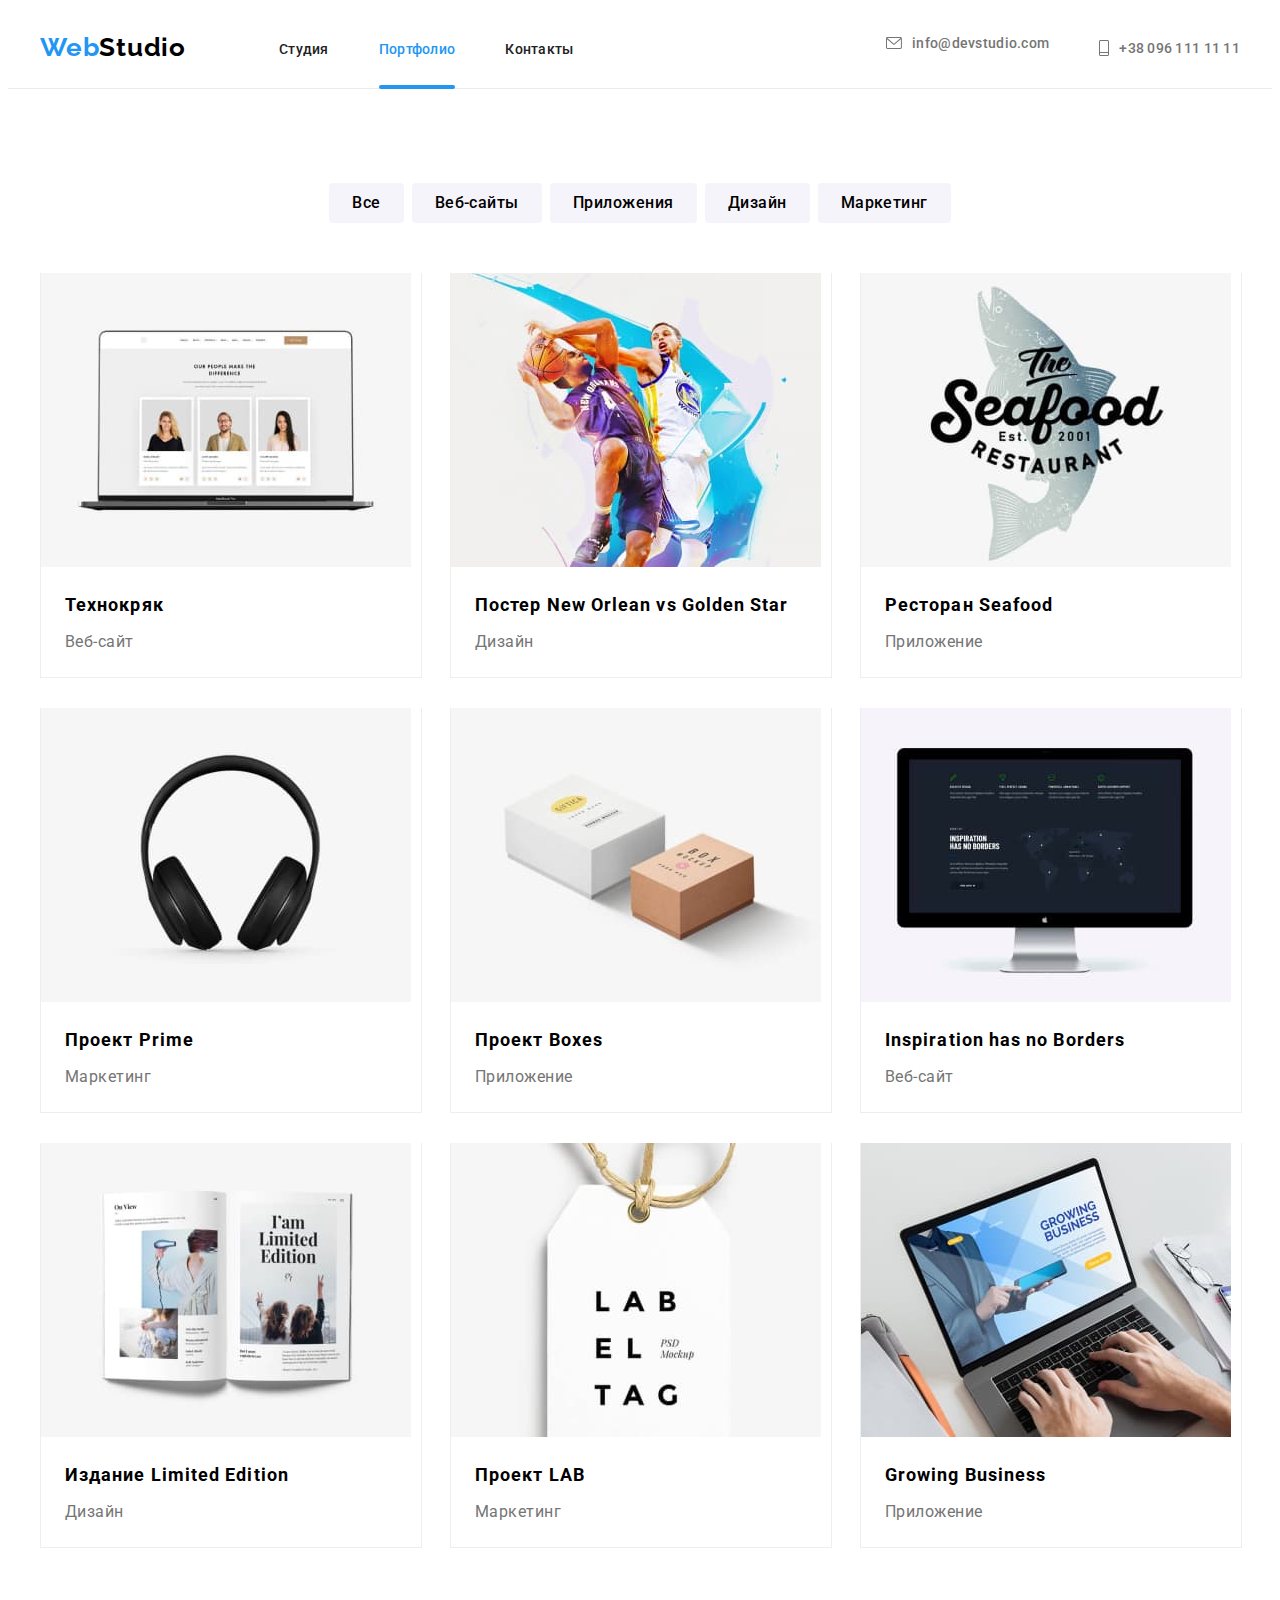
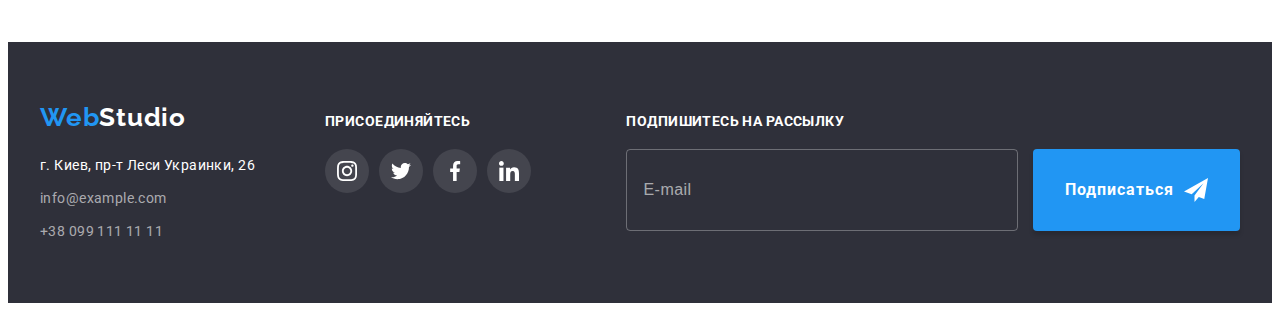
==== commit ce1c2fbf: "Добавляет исправления после проверки" ====
--- a/portfolio.html
+++ b/portfolio.html
@@ -80,7 +80,7 @@
         <div class="wrapper-down">
         <ul class="mobile-menu__contacts">
             <li class="mobile-menu__contact-item">
-                <a class="mobile-menu__contact-link mobile-menu__phone" href="tel:+38 096 111 11 11">+38 096 111 11 11</a>
+                <a class="mobile-menu__contact-link mobile-menu__phone" href="tel:+380961111111">+38 096 111 11 11</a>
             </li>
             <li class="mobile-menu__contact-item">
                 <a class="mobile-menu__contact-link mobile-menu__mail" href="mailto:info@devstudio.com">info@devstudio.com</a>
@@ -234,7 +234,7 @@
             <li class="project__cards__item">
                 <a href="" class="project__cards__link">
             <div class="project__img__wrapper">
-                <picture>
+            <picture>
                     <source 
                     srcset="./images/portfolio/inspiration_desk@1x.jpg 1x, ./images/portfolio/inspiration_desk@2x.jpg 2x"
                     media="(min-width: 1200px)">
@@ -245,6 +245,7 @@
                     srcset="./images/portfolio/inspiration_mob@1x.jpg 1x, ./images/portfolio/inspiration_mob@2x.jpg 2x"
                     media="(max-width: 767px)">
                     <img class="project__img" src="./images/portfolio/inspiration_desk@1x.jpg" alt="Монитор">
+            </picture>
                         <p class="project__cards__overlay">Ресурс предлагает комплексные предложения с разным уровнем функционала и сервисов. Все это позволит посетителю получить исчерпывающие сведения о компании или частном лице.</p>
             </div>
                 <div class="project__cards__wrapper">
@@ -312,6 +313,7 @@
                         media="(max-width: 767px)">
                         <img class="project__img" src="./images/portfolio/growing_business_desk@1x.jpg"
                             alt="Печатает на ноутбуке">
+                    </picture>
                         <p class="project__cards__overlay">Ресурс предлагает комплексные предложения с разным уровнем функционала и сервисов. Все это позволит посетителю получить исчерпывающие сведения о компании или частном лице.</p>
             </div>
                     <div class="project__cards__wrapper">
--- a/css/main.min.css
+++ b/css/main.min.css
@@ -1 +1 @@
-:root{--primary-font-family: "Roboto", sans-serif;--secondary-font-family: "Raleway", sans-serif;--accent-color: #2196F3;--primary-text-color: #212121;--secondary-text-color: #757575;--background-modal--color: #188CE8;--background-dark-color: #2F303A;--auxiliary-light-color: #FFFFFF;--auxiliary-dark-color: #000000;--social-icon-color: #AFB1B8;--cubic-bezier: cubic-bezier(0.4, 0, 0.2, 1)}.client__link,.features__wrapper,.about__title,.social-list__link,.modal-close-btn,.contact-form__checkbox__label{display:flex;justify-content:center;align-items:center}.contact-form__checkbox,.section__title_visually-hidden{position:absolute;width:1px;height:1px;margin:-1px;border:0;padding:0;white-space:nowrap;clip-path:inset(100%);clip:rect(0 0 0 0);overflow:hidden}h1,h2,h3,p{margin-top:0;margin-bottom:0}ul,ol{margin-top:0;margin-bottom:0;padding-left:0;list-style:none}img{display:block;max-width:100%;height:auto}a{text-decoration:none}.body{font-family:var(--primary-font-family);color:var(--primary-text-color)}.container{width:100%;padding-right:15px;padding-left:15px}@media screen and (min-width: 480px){.container{width:480px;margin:0 auto}}@media screen and (min-width: 768px){.container{width:768px}}@media screen and (min-width: 1200px){.container{width:1200px}}.section{padding-top:60px;padding-bottom:60px}.section_other-bg{background:#f5f4fa}@media screen and (min-width: 1200px){.section{padding-top:94px;padding-bottom:94px}}.section__title{text-align:center;margin-bottom:30px;font-weight:700;font-size:28px;line-height:1.1785714286;letter-spacing:.03em}@media screen and (min-width: 1200px){.section__title{margin-bottom:50px;font-weight:700;font-size:36px;line-height:1.1666666667}}.backdrop{position:fixed;top:0;left:0;width:100%;height:100%;background-color:rgba(0,0,0,.2);transition:opacity 250ms var(--cubic-bezier),visibility 250ms var(--cubic-bezier)}.backdrop.is-hidden{opacity:0;visibility:hidden;pointer-events:none}.logo{font-family:var(--secondary-font-family);font-weight:700;font-size:24px;line-height:1.1666666667;letter-spacing:.03em;color:var(--accent-color)}.logo__dark{color:var(--auxiliary-dark-color)}.footer__logo{display:block;margin-bottom:20px}.logo__light{color:var(--auxiliary-light-color)}@media screen and (max-width: 767px){.header__logo{padding-top:16px;padding-bottom:16px}}@media screen and (min-width: 768px){.header__logo{padding-top:26px;padding-bottom:26px;margin-right:88px}}@media screen and (min-width: 1200px){.logo{font-weight:700;font-size:26px;line-height:1.1923076923}.header__logo{padding-top:24px;padding-bottom:25px;margin-right:93px}}.modal__btn{min-width:200px;border:none;border-radius:4px;box-shadow:0px 4px 4px rgba(0,0,0,.15);padding:10px 32px;font-family:inherit;font-weight:700;font-size:16px;line-height:1.875;letter-spacing:.06em;cursor:pointer;color:var(--auxiliary-light-color);background-color:var(--accent-color);transition:color 250ms var(--cubic-bezier),background-color 250ms var(--cubic-bezier)}.modal__btn:hover,.modal__btn:focus{color:var(--auxiliary-light-color);background-color:var(--background-modal--color)}.contact-form__text{font-weight:700;font-size:20px;line-height:1.5;letter-spacing:.03em;text-align:center;margin-bottom:12px}.contact-form{display:flex;flex-direction:column}.contact-form__input{width:100%;height:40px;padding-left:42px;border:1px solid rgba(33,33,33,.2);border-radius:4px;transition:border-color 250ms var(--cubic-bezier)}.contact-form__input:focus{outline:none;border-color:var(--accent-color)}.contact-form__field{margin-bottom:10px}.contact-form__field__comment{margin-bottom:20px}.contact-form__field__key{display:block;margin-bottom:4px;font-weight:400;font-size:12px;line-height:1.1666666667;letter-spacing:.01em;color:var(--secondary-text-color)}.contact-form__wrapper{position:relative;display:block}.contact-form__icon{position:absolute;top:50%;left:12px;transform:translateY(-50%);transition:fill 250ms var(--cubic-bezier)}.contact-form__input:focus+.contact-form__icon{fill:var(--accent-color)}.contact-form__comment{display:block;width:100%;height:120px;border:1px solid rgba(33,33,33,.2);border-radius:4px;resize:none;padding:12px 16px;transition:border-color 250ms var(--cubic-bezier)}.contact-form__comment:focus{outline:none;border-color:var(--accent-color)}.contact-form__comment::placeholder{font-weight:400;font-size:14px;line-height:1.1428571429;letter-spacing:.01em;color:rgba(117,117,117,.5)}.contact-form__checkbox__label{margin-bottom:30px}.contact-form__checkbox__label::before{display:block;width:16px;height:15px;border:2px solid var(--primary-text-color);border-radius:2px;content:"";cursor:pointer;margin-right:10px}.contact-form__checkbox:checked+.contact-form__checkbox__label::before{background-position:center;background-size:contain;background-color:var(--accent-color);border-color:var(--accent-color);background-image:url("../images/checkbox-icon/chekbox-icon.svg")}.contact-form__checkbox:focus+.contact-form__checkbox__label::before{border-color:var(--accent-color)}.checkbox__text{font-weight:400;font-size:12px;line-height:1.1666666667;letter-spacing:.03em;color:var(--secondary-text-color)}.contact-form__link{color:var(--accent-color)}.contact-form__button{align-self:center}@media screen and (min-width: 1200px){.contact-form__text{font-weight:700;font-size:20px;line-height:1.15}.checkbox__text{font-weight:400;font-size:14px;line-height:1.7142857143}.contact-form__comment::placeholder{font-weight:400;font-size:12px;line-height:1.1666666667}}.modal{position:absolute;top:50%;left:50%;transform:translate(-50%, -50%);height:609px;padding:40px;background-color:var(--auxiliary-light-color)}@media screen and (max-width: 479px){.modal{width:100%}}@media screen and (min-width: 480px){.modal{width:450px}}@media screen and (min-width: 1200px){.modal{width:528px;height:581px}}.modal-close-btn{position:absolute;top:8px;right:8px;width:30px;height:30px;padding:0;border:1px solid rgba(0,0,0,.1);border-radius:50%;background-color:rgba(0,0,0,0);cursor:pointer;transition:fill 250ms var(--cubic-bezier)}.modal-close-btn:hover,.modal-close-btn:focus{fill:var(--accent-color)}.social-list{display:flex;justify-content:center}.social-list__item:not(:last-child){margin-right:10px}.social-list__link{width:44px;height:44px;border-radius:50%;background-color:var(--auxiliary-light-color)}.social-list__icon{fill:var(--social-icon-color)}@media screen and (min-width: 1200px){.social-list__link{transition:background-color 250ms var(--cubic-bezier)}.social-list__link:hover,.social-list__link:focus{background-color:var(--accent-color)}.social-list__icon{transition:fill 250ms var(--cubic-bezier)}.social-list__link:hover .social-list__icon,.social-list__link:focus .social-list__icon{fill:var(--auxiliary-light-color)}}.subscribe-form{width:100%}.subscribe-form__title{display:inline-block}.subscribe-form__input{width:358px;height:50px;margin-right:12px;padding:15px 16px;border:1px solid rgba(255,255,255,.3);border-radius:4px;background-color:rgba(0,0,0,0);color:var(--auxiliary-light-color);transition:border-color 250ms var(--cubic-bezier)}.subscribe-form__input::placeholder{font-weight:400;font-size:16px;line-height:1.25;letter-spacing:.03em;color:rgba(255,255,255,.6)}@media screen and (min-width: 480px){.subscribe-form__input{max-width:450px;margin-right:15px}}@media screen and (max-width: 1199px){.subscribe-form__input{display:block;margin-right:auto;margin-left:auto;margin-bottom:20px;width:100%}}@media screen and (min-width: 1200px){.subscribe-form__input{display:block;width:358px}.subscribe-form__input:focus{outline:none;border-color:var(--accent-color)}}.subscribe-form__btn{display:inline-flex;align-items:center}.subscribe-form__icon{margin-left:10px;fill:var(--auxiliary-light-color)}@media screen and (min-width: 1200px){.subscribe-form{display:flex}}@media screen and (max-width: 479px){.mobile-menu__phone{font-weight:500;font-size:30px;line-height:1.2}.mobile-menu__social-list{flex-wrap:wrap;padding-top:5px;padding-bottom:5px}}@media screen and (max-width: 767px){.mobile-menu{position:fixed;top:0;left:0;width:100%;height:100%;z-index:1;background-color:var(--auxiliary-light-color);opacity:0;visibility:hidden;pointer-events:none;transition:opacity 250ms var(--cubic-bezier),visibility 250ms var(--cubic-bezier)}.mobile-menu.is-open{opacity:1;visibility:visible;pointer-events:auto}.mobile-menu__container{position:relative;display:flex;flex-direction:column;justify-content:space-between;padding-left:40px;padding-top:48px;padding-bottom:48px;height:100%}.mobile-menu__link{font-weight:500;font-size:40px;line-height:1.175;letter-spacing:.02em;color:var(--primary-text-color);transition:color 250ms var(--cubic-bezier)}.mobile-menu__link_current{color:var(--accent-color)}.mobile-menu__item:not(:last-child){margin-bottom:32px}.mobile-menu__contacts{font-weight:500;font-size:34px;line-height:1.1764705882;letter-spacing:.02em}.mobile-menu__phone{margin-bottom:32px;color:var(--accent-color)}.mobile-menu__mail{font-weight:500;font-size:24px;line-height:1.1666666667;color:var(--secondary-text-color)}.mobile-menu__social-list{display:flex;margin-top:64px}.mobile-menu__social-item{position:relative;margin-right:10px}.mobile-menu__social-item:not(:last-child)::after{position:absolute;content:" ";margin-left:10px;width:1px;height:100%;background-color:rgba(33,33,33,.2)}.mobile-menu__social-link{margin-left:10px;font-weight:500;font-size:18px;line-height:1.2222222222;letter-spacing:.02em;color:var(--accent-color)}.mobile-menu__close-btn{position:absolute;top:10px;right:15px;background-color:rgba(0,0,0,0);border:none;padding:0;line-height:0;transition:fill 250ms var(--cubic-bezier)}.mobile-menu__close-icon:hover,.mobile-menu__close-icon:focus{fill:var(--accent-color)}}@media screen and (min-width: 768px){.mobile-menu{display:none}}.section__about{padding-top:0}@media screen and (max-width: 1199px){.section__about{display:none}}.about{display:flex;flex-direction:row}.about__item{flex:basis calc((100% - 60px)/3)}.about__item:not(:last-child){margin-right:30px}.about__wrapper{position:relative}.about__title{position:absolute;bottom:0;left:0;width:100%;height:70px;font-family:var(--primary-text-color);font-weight:700;font-size:14px;line-height:1.14;letter-spacing:.03em;text-transform:uppercase;overflow:auto;color:var(--auxiliary-light-color);background-color:rgba(47,48,58,.8)}.features__wrapper{width:100%;height:120px;margin-bottom:30px;background:#f5f4fa;border-radius:4px}.features__icon{width:70px;height:70px}.features__title{margin-bottom:10px;font-weight:700;font-size:14px;line-height:1.1428571429;letter-spacing:.03em;text-transform:uppercase}.features__text{font-weight:400;font-size:14px;line-height:1.7142857143;letter-spacing:.03em;color:var(--secondary-text-color)}@media screen and (max-width: 767px){.features__title{text-align:center}.features__item:not(:last-child){margin-bottom:30px}}@media screen and (min-width: 768px){.features{display:flex;flex-wrap:wrap}.features__item{flex-basis:calc((100% - 30px)/2)}.features__item:not(:nth-child(2n)){margin-right:30px}}@media screen and (max-width: 1199px){.features__item:not(:nth-last-child(-n+2)){margin-bottom:30px}}@media screen and (min-width: 1200px){.features__item{flex-basis:calc((100% - 120px)/4)}.features__item:not(:last-child){margin-right:30px}}.footer{padding-top:60px;padding-bottom:60px;width:100%;background-color:var(--background-dark-color)}.footer__contacts{font-weight:400;font-size:14px;line-height:1.7142857143;letter-spacing:.03em;font-style:normal}.footer__link{transition:color 250ms var(--cubic-bezier)}.footer__link:hover,.footer__link:focus{color:var(--accent-color)}.footer__item:not(:last-child){margin-bottom:8px}.footer__link__map{color:var(--auxiliary-light-color)}.footer__link_connection{color:rgba(255,255,255,.6)}.footer__title,.subscribe-form__title{display:inline-block;font-weight:700;font-size:14px;line-height:1.1428571429;letter-spacing:.03em;text-transform:uppercase;margin-bottom:20px;color:var(--auxiliary-light-color)}.footer__social-link{background-color:rgba(255,255,255,.1)}.footer__social-icon{fill:var(--auxiliary-light-color)}.footer__social-list{display:flex;justify-content:center;margin-bottom:60px}@media screen and (min-width: 768px){.footer__left-side{display:flex}}@media screen and (min-width: 768px)and (max-width: 1199px){.footer__left-side{justify-content:space-around}}@media screen and (max-width: 1199px){.footer{text-align:center}.footer__contacts{margin-bottom:60px}}@media screen and (min-width: 1200px){.footer__container{display:flex;justify-content:space-between;align-items:baseline}.footer__contacts-wrapper{justify-content:space-between;flex-grow:1;margin-right:70px}.footer__social-list-wrapper{margin-right:93px}.footer__item:not(:last-child){margin-bottom:9px}.subscribe-form{display:flex}}.header__container{display:flex;align-items:center;justify-content:space-between}.header{border-bottom:1px solid #ececec}@media screen and (max-width: 767px){.menu{display:none}.contacts{display:none}.mobile-menu__open-btn{display:block;padding:10px 0;line-height:0;background-color:rgba(0,0,0,0);border:none}.mobile-menu__open-icon{fill:var(--primary-text-color)}.mobile-menu__open-icon:hover,.mobile-menu__open-icon:focus{fill:var(--accent-color)}}@media screen and (min-width: 768px){.mobile-menu__open-btn{display:none}.menu{display:flex}.header{border-bottom:1px solid #ececec}.navigation{display:flex;align-items:center}.menu__item:not(:last-child){margin-right:50px}.menu__link{padding-top:32px;padding-bottom:32px;font-weight:500;font-size:14px;line-height:1.1428571429;letter-spacing:.02em;color:var(--primary-text-color);transition:color 250ms var(--cubic-bezier)}.menu__link:hover,.menu__link:focus{color:var(--accent-color)}.menu__link.menu__link_current{color:var(--accent-color)}.menu__link_current{position:relative;color:var(--accent-color)}.menu__link_current::after{position:absolute;display:block;width:100%;height:4px;left:0;bottom:0;background-color:var(--accent-color);border-radius:2px;content:""}.contacts{display:flex;justify-content:flex-end;flex-direction:column;font-weight:500;font-size:14px;line-height:1.1428571429;letter-spacing:.02em}.contacts__link{display:flex;align-items:center;color:var(--secondary-text-color)}.contacts__icon{flex-shrink:0;margin-right:8px;fill:var(--secondary-text-color)}.header__tel{margin-top:10px}}@media screen and (min-width: 1200px){.menu__link_current::after{bottom:0}.contacts{display:flex;align-items:center;flex-direction:row;font-weight:500;font-size:14px;line-height:1.1428571429;letter-spacing:.02em;color:var(--secondary-text-color)}.header__tel{margin-left:50px;margin-top:auto}.contacts__link{display:flex;align-items:center;color:var(--secondary-text-color);transition:color 250ms var(--cubic-bezier)}.contacts__link:hover,.contacts__link:focus{color:var(--accent-color)}.contacts__icon{flex-shrink:0;margin-right:10px;fill:var(--secondary-text-color);transition:fill 250ms var(--cubic-bezier)}.contacts__link:hover .contacts__icon,.contacts__link:focus .contacts__icon{fill:var(--accent-color)}}.hero{padding-top:118px;padding-bottom:118px;margin-left:auto;margin-right:auto;text-align:center;background-color:#c4c4c4;background-size:cover;background-position:center;background-repeat:no-repeat}.hero__title{max-width:360px;margin-left:auto;margin-right:auto;margin-bottom:30px;font-weight:900;font-size:26px;line-height:1.6153846154;letter-spacing:.06em;text-transform:uppercase;color:var(--auxiliary-light-color)}@media screen and (max-width: 767px){.hero{background-image:linear-gradient(rgba(47, 48, 58, 0.4), rgba(47, 48, 58, 0.4)),url(../images/main-page/hero/hero-bg-mob@1x.jpg)}}@media screen and (max-width: 767px)and (min-device-pixel-ratio: 2),screen and (max-width: 767px)and (min-resolution: 192dpi),screen and (max-width: 767px)and (min-resolution: 2dppx){.hero{background-image:linear-gradient(rgba(47, 48, 58, 0.4), rgba(47, 48, 58, 0.4)),url(../images/main-page/hero/hero-bg-mob@2x.jpg)}}@media screen and (min-width: 768px)and (max-width: 1199px){.hero{background-image:linear-gradient(rgba(47, 48, 58, 0.4), rgba(47, 48, 58, 0.4)),url(../images/main-page/hero/hero-bg-tab@1x.jpg)}}@media screen and (min-width: 768px)and (max-width: 1199px)and (min-device-pixel-ratio: 2),screen and (min-width: 768px)and (max-width: 1199px)and (min-resolution: 192dpi),screen and (min-width: 768px)and (max-width: 1199px)and (min-resolution: 2dppx){.hero{background-image:linear-gradient(rgba(47, 48, 58, 0.4), rgba(47, 48, 58, 0.4)),url(../images/main-page/hero/hero-bg-tab@2x.jpg)}}@media screen and (min-width: 1200px){.hero{padding-top:200px;padding-bottom:200px;max-width:1600px;background-image:linear-gradient(rgba(47, 48, 58, 0.4), rgba(47, 48, 58, 0.4)),url(../images/main-page/hero/hero-bg-desk@1x.jpg)}}@media screen and (min-width: 1200px)and (min-device-pixel-ratio: 2),screen and (min-width: 1200px)and (min-resolution: 192dpi),screen and (min-width: 1200px)and (min-resolution: 2dppx){.hero{background-image:linear-gradient(rgba(47, 48, 58, 0.4), rgba(47, 48, 58, 0.4)),url(../images/main-page/hero/hero-bg-desk@2x.jpg)}}@media screen and (min-width: 1200px){.hero__title{max-width:696px;font-weight:900;font-size:44px;line-height:1.3636363636}}.employees__card{box-shadow:0px 1px 3px rgba(0,0,0,.12),0px 1px 1px rgba(0,0,0,.14),0px 2px 1px rgba(0,0,0,.2);border-radius:0px 0px 4px 4px;background-color:var(--auxiliary-light-color)}.employees__title{margin-bottom:10px;font-weight:500;font-size:16px;line-height:1.1875;letter-spacing:.03em}.employees__text{margin-bottom:16px;font-weight:400;font-size:16px;line-height:1.1875;letter-spacing:.03em;color:var(--secondary-text-color)}.employees__wrapper{text-align:center;padding-top:30px;padding-bottom:24px}@media screen and (max-width: 767px){.employees__card:not(:last-child){margin-bottom:30px}}@media screen and (min-width: 768px){.employees{display:flex;flex-wrap:wrap}.employees__card{flex-basis:calc((100% - 30px)/2)}}@media screen and (min-width: 768px)and (max-width: 1199px){.employees__card:nth-child(2n+1){margin-right:30px}.employees__card:not(:nth-last-child(-n+2)){margin-bottom:30px}}@media screen and (min-width: 1200px){.employees{justify-content:center}.employees__card{flex-basis:calc((100% - 90px)/4)}.employees__card:not(:last-child){margin-right:30px}}.client__item{width:210px;height:92px}.client__link{width:100%;height:100%;border:solid 1px var(--social-icon-color);border-radius:5px;color:var(--social-icon-color);transition:border-color 250ms var(--cubic-bezier),color 250ms var(--cubic-bezier)}.client__link:hover,.client__link:focus{border-color:var(--accent-color);color:var(--accent-color)}.client__icon{fill:currentColor}@media screen and (max-width: 479px){.clients{display:block}.client__item{margin-left:auto;margin-right:auto}.client__item:not(:last-child){margin-bottom:30px}}@media screen and (min-width: 480px){.clients{display:flex;flex-wrap:wrap}}@media screen and (min-width: 480px)and (max-width: 767px){.client__item:not(:nth-child(2n)){margin-right:30px}.client__item:not(:nth-last-child(-n+2)){margin-bottom:30px}}@media screen and (min-width: 768px)and (max-width: 1199px){.client__item{width:226px}.client__item:not(:nth-child(3n)){margin-right:30px}.client__item:not(:nth-last-child(-n+3)){margin-bottom:30px}}@media screen and (min-width: 1200px){.client__item{width:170px}.client__item:not(:last-child){margin-right:30px}}.project__btn{display:flex;flex-wrap:wrap;margin-bottom:40px}.project__modal-btn{border:solid 1px rgba(0,0,0,0);border-radius:4px;padding:6px 22px;font-family:inherit;font-weight:500;font-size:16px;line-height:1.625;letter-spacing:.03em;cursor:pointer;color:var(--auxiliary-dark-color);background-color:#f5f4fa;transition:color 250ms var(--cubic-bezier),background-color 250ms var(--cubic-bezier),box-shadow 250ms var(--cubic-bezier)}.project__modal-btn:hover,.project__modal-btn:focus{color:var(--auxiliary-light-color);background-color:var(--accent-color);box-shadow:0px 3px 1px rgba(0,0,0,.1),0px 1px 2px rgba(0,0,0,.08),0px 2px 2px rgba(0,0,0,.12);border-radius:4px}.project__cards__link{display:block;transition:box-shadow 250ms var(--cubic-bezier);background:var(--auxiliary-light-color)}.project__cards__link:hover,.project__cards__link:focus{box-shadow:0px 1px 1px rgba(0,0,0,.12),0px 4px 4px rgba(0,0,0,.06),1px 4px 6px rgba(0,0,0,.16)}.project__cards__wrapper{padding:20px 24px;background-color:var(--auxiliary-light-color)}.project__cards__title{margin-bottom:4px;font-weight:700;font-size:18px;line-height:2;letter-spacing:.06em;color:var(--auxiliary-dark-color)}.project__cards__text{font-weight:400;font-size:16px;line-height:1.875;letter-spacing:.03em;color:var(--secondary-text-color)}.project__img__wrapper{position:relative;overflow:hidden}.project__cards__overlay{position:absolute;top:0;left:0;width:100%;height:100%;padding:77px 24px;font-weight:400;font-size:18px;line-height:1.5555555556;letter-spacing:.03em;color:var(--auxiliary-light-color);background-color:rgba(33,150,243,.9);transition:transform 250ms var(--cubic-bezier);transform:translateY(101%)}.project__cards__link:hover .project__cards__overlay,.project__cards__link:focus .project__cards__overlay{transform:translateY(0%)}@media screen and (max-width: 397px){.project__btn{row-gap:15px}.project__item:not(:nth-child(2n)){margin-right:8px}}@media screen and (max-width: 479px){.project__cards__overlay{padding-top:25px;overflow:auto}}@media screen and (min-width: 398px)and (max-width: 767px){.project__btn{row-gap:15px;margin-bottom:40px}.project__item:not(:nth-child(3n)){margin-right:8px}.project__cards__wrapper{border:1px solid #eee;border-top:none}}@media screen and (min-width: 768px){.project__btn{display:flex;justify-content:center;margin-bottom:30px}.project__item:not(:last-child){margin-right:8px}.project__cards{display:flex;flex-wrap:wrap}.project__cards__item{display:flex;flex-direction:column}.project__cards__link{flex-grow:1;border:1px solid #eee;border-top:none}}@media screen and (min-width: 768px)and (max-width: 1199px){.project__cards__item{flex-basis:calc((100% - 30px)/2)}.project__cards__item:not(:nth-child(2n)){margin-right:30px}}@media screen and (max-width: 1199px){.project__cards__item:not(:last-child){margin-bottom:30px}}@media screen and (min-width: 1200px){.project__btn{margin-bottom:50px}.project__cards__item{flex-basis:calc((100% - 60px)/3)}.project__cards__item:not(:nth-child(3n)){margin-right:30px}.project__cards__item:not(:nth-last-child(-n+3)){margin-bottom:30px}}/*# sourceMappingURL=main.min.css.map */+:root{--primary-font-family: "Roboto", sans-serif;--secondary-font-family: "Raleway", sans-serif;--accent-color: #2196F3;--primary-text-color: #212121;--secondary-text-color: #757575;--background-modal--color: #188CE8;--background-dark-color: #2F303A;--auxiliary-light-color: #FFFFFF;--auxiliary-dark-color: #000000;--social-icon-color: #AFB1B8;--cubic-bezier: cubic-bezier(0.4, 0, 0.2, 1)}.client__link,.features__wrapper,.about__title,.social-list__link,.modal-close-btn,.contact-form__checkbox__label{display:flex;justify-content:center;align-items:center}.contact-form__checkbox,.section__title_visually-hidden{position:absolute;width:1px;height:1px;margin:-1px;border:0;padding:0;white-space:nowrap;clip-path:inset(100%);clip:rect(0 0 0 0);overflow:hidden}h1,h2,h3,p{margin-top:0;margin-bottom:0}ul,ol{margin-top:0;margin-bottom:0;padding-left:0;list-style:none}img{display:block;max-width:100%;height:auto}a{text-decoration:none}.body{font-family:var(--primary-font-family);color:var(--primary-text-color)}.container{width:100%;padding-right:15px;padding-left:15px}@media screen and (min-width: 480px){.container{width:480px;margin:0 auto}}@media screen and (min-width: 768px){.container{width:768px}}@media screen and (min-width: 1200px){.container{width:1200px}}.section{padding-top:60px;padding-bottom:60px}.section_other-bg{background:#f5f4fa}@media screen and (min-width: 1200px){.section{padding-top:94px;padding-bottom:94px}}.section__title{text-align:center;margin-bottom:30px;font-weight:700;font-size:28px;line-height:1.1785714286;letter-spacing:.03em}@media screen and (min-width: 1200px){.section__title{margin-bottom:50px;font-weight:700;font-size:36px;line-height:1.1666666667}}.backdrop{position:fixed;top:0;left:0;width:100%;height:100%;padding:20px;background-color:rgba(0,0,0,.2);transition:opacity 250ms var(--cubic-bezier),visibility 250ms var(--cubic-bezier)}.backdrop.is-hidden{opacity:0;visibility:hidden;pointer-events:none}.logo{font-family:var(--secondary-font-family);font-weight:700;font-size:24px;line-height:1.1666666667;letter-spacing:.03em;color:var(--accent-color)}.logo__dark{color:var(--auxiliary-dark-color)}.footer__logo{display:block;margin-bottom:20px}.logo__light{color:var(--auxiliary-light-color)}@media screen and (max-width: 767px){.header__logo{padding-top:16px;padding-bottom:16px}}@media screen and (min-width: 768px){.header__logo{padding-top:26px;padding-bottom:26px;margin-right:88px}}@media screen and (min-width: 1200px){.logo{font-weight:700;font-size:26px;line-height:1.1923076923}.header__logo{padding-top:24px;padding-bottom:25px;margin-right:93px}}.modal__btn{min-width:200px;border:none;border-radius:4px;box-shadow:0px 4px 4px rgba(0,0,0,.15);padding:10px 32px;font-family:inherit;font-weight:700;font-size:16px;line-height:1.875;letter-spacing:.06em;cursor:pointer;color:var(--auxiliary-light-color);background-color:var(--accent-color);transition:color 250ms var(--cubic-bezier),background-color 250ms var(--cubic-bezier)}.modal__btn:hover,.modal__btn:focus{color:var(--auxiliary-light-color);background-color:var(--background-modal--color)}.contact-form__text{font-weight:700;font-size:20px;line-height:1.5;letter-spacing:.03em;text-align:center;margin-bottom:12px}.contact-form{display:flex;flex-direction:column}.contact-form__input{width:100%;height:40px;padding-left:42px;border:1px solid rgba(33,33,33,.2);border-radius:4px;transition:border-color 250ms var(--cubic-bezier)}.contact-form__input:focus{outline:none;border-color:var(--accent-color)}.contact-form__field{margin-bottom:10px}.contact-form__field__comment{margin-bottom:20px}.contact-form__field__key{display:block;margin-bottom:4px;font-weight:400;font-size:12px;line-height:1.1666666667;letter-spacing:.01em;color:var(--secondary-text-color)}.contact-form__wrapper{position:relative;display:block}.contact-form__icon{position:absolute;top:50%;left:12px;transform:translateY(-50%);transition:fill 250ms var(--cubic-bezier)}.contact-form__input:focus+.contact-form__icon{fill:var(--accent-color)}.contact-form__comment{display:block;width:100%;height:120px;border:1px solid rgba(33,33,33,.2);border-radius:4px;resize:none;padding:12px 16px;transition:border-color 250ms var(--cubic-bezier)}.contact-form__comment:focus{outline:none;border-color:var(--accent-color)}.contact-form__comment::placeholder{font-weight:400;font-size:14px;line-height:1.1428571429;letter-spacing:.01em;color:rgba(117,117,117,.5)}.contact-form__checkbox__label{margin-bottom:30px}.contact-form__checkbox__label::before{display:block;width:16px;height:15px;border:2px solid var(--primary-text-color);border-radius:2px;content:"";cursor:pointer;margin-right:10px}.contact-form__checkbox:checked+.contact-form__checkbox__label::before{background-position:center;background-size:contain;background-color:var(--accent-color);border-color:var(--accent-color);background-image:url("../images/checkbox-icon/chekbox-icon.svg")}.contact-form__checkbox:focus+.contact-form__checkbox__label::before{border-color:var(--accent-color)}.checkbox__text{font-weight:400;font-size:12px;line-height:1.1666666667;letter-spacing:.03em;color:var(--secondary-text-color)}.contact-form__link{color:var(--accent-color)}.contact-form__button{align-self:center}@media screen and (min-width: 1200px){.contact-form__text{font-weight:700;font-size:20px;line-height:1.15}.checkbox__text{font-weight:400;font-size:14px;line-height:1.7142857143}.contact-form__comment::placeholder{font-weight:400;font-size:12px;line-height:1.1666666667}}.modal{position:absolute;top:50%;left:50%;transform:translate(-50%, -50%);height:609px;padding:40px;background-color:var(--auxiliary-light-color)}@media screen and (max-width: 479px){.modal{width:100%}}@media screen and (min-width: 480px){.modal{width:450px}}@media screen and (min-width: 1200px){.modal{width:528px;height:581px}}.modal-close-btn{position:absolute;top:8px;right:8px;width:30px;height:30px;padding:0;border:1px solid rgba(0,0,0,.1);border-radius:50%;background-color:rgba(0,0,0,0);cursor:pointer;transition:fill 250ms var(--cubic-bezier)}.modal-close-btn:hover,.modal-close-btn:focus{fill:var(--accent-color)}.social-list{display:flex;justify-content:center}.social-list__item:not(:last-child){margin-right:10px}.social-list__link{width:44px;height:44px;border-radius:50%;background-color:var(--auxiliary-light-color)}.social-list__icon{fill:var(--social-icon-color)}@media screen and (min-width: 1200px){.social-list__link{transition:background-color 250ms var(--cubic-bezier)}.social-list__link:hover,.social-list__link:focus{background-color:var(--accent-color)}.social-list__icon{transition:fill 250ms var(--cubic-bezier)}.social-list__link:hover .social-list__icon,.social-list__link:focus .social-list__icon{fill:var(--auxiliary-light-color)}}.subscribe-form{width:100%}.subscribe-form__title{display:inline-block}.subscribe-form__input{width:358px;height:50px;margin-right:12px;padding:15px 16px;border:1px solid rgba(255,255,255,.3);border-radius:4px;background-color:rgba(0,0,0,0);color:var(--auxiliary-light-color);transition:border-color 250ms var(--cubic-bezier)}.subscribe-form__input::placeholder{font-weight:400;font-size:16px;line-height:1.25;letter-spacing:.03em;color:rgba(255,255,255,.6)}@media screen and (min-width: 480px){.subscribe-form__input{max-width:450px;margin-right:15px}}@media screen and (max-width: 1199px){.subscribe-form__input{display:block;margin-right:auto;margin-left:auto;margin-bottom:20px;width:100%}}@media screen and (min-width: 1200px){.subscribe-form__input{display:block;width:358px}.subscribe-form__input:focus{outline:none;border-color:var(--accent-color)}}.subscribe-form__btn{display:inline-flex;align-items:center}.subscribe-form__icon{margin-left:10px;fill:var(--auxiliary-light-color)}@media screen and (min-width: 1200px){.subscribe-form{display:flex}}@media screen and (max-width: 479px){.mobile-menu__phone{font-weight:500;font-size:30px;line-height:1.2}.mobile-menu__social-list{flex-wrap:wrap;padding-top:5px;padding-bottom:5px}}@media screen and (max-width: 767px){.mobile-menu{position:fixed;top:0;left:0;width:100%;height:100%;z-index:1;background-color:var(--auxiliary-light-color);opacity:0;visibility:hidden;pointer-events:none;transition:opacity 250ms var(--cubic-bezier),visibility 250ms var(--cubic-bezier)}.mobile-menu.is-open{opacity:1;visibility:visible;pointer-events:auto}.mobile-menu__container{position:relative;display:flex;flex-direction:column;justify-content:space-between;padding-left:40px;padding-top:48px;padding-bottom:48px;height:100%}.mobile-menu__link{font-weight:500;font-size:40px;line-height:1.175;letter-spacing:.02em;color:var(--primary-text-color);transition:color 250ms var(--cubic-bezier)}.mobile-menu__link_current{color:var(--accent-color)}.mobile-menu__item:not(:last-child){margin-bottom:32px}.mobile-menu__contacts{font-weight:500;font-size:34px;line-height:1.1764705882;letter-spacing:.02em}.mobile-menu__phone{margin-bottom:32px;color:var(--accent-color)}.mobile-menu__mail{font-weight:500;font-size:24px;line-height:1.1666666667;color:var(--secondary-text-color)}.mobile-menu__social-list{display:flex;margin-top:64px}.mobile-menu__social-item{position:relative;margin-right:10px}.mobile-menu__social-item:not(:last-child)::after{position:absolute;content:" ";margin-left:10px;width:1px;height:100%;background-color:rgba(33,33,33,.2)}.mobile-menu__social-link{margin-left:10px;font-weight:500;font-size:18px;line-height:1.2222222222;letter-spacing:.02em;color:var(--accent-color)}.mobile-menu__close-btn{position:absolute;top:10px;right:15px;background-color:rgba(0,0,0,0);border:none;padding:0;line-height:0;transition:fill 250ms var(--cubic-bezier)}.mobile-menu__close-icon:hover,.mobile-menu__close-icon:focus{fill:var(--accent-color)}}@media screen and (min-width: 768px){.mobile-menu{display:none}}.section__about{padding-top:0}@media screen and (max-width: 1199px){.section__about{display:none}}.about{display:flex;flex-direction:row}.about__item{flex:basis calc((100% - 60px)/3)}.about__item:not(:last-child){margin-right:30px}.about__wrapper{position:relative}.about__title{position:absolute;bottom:0;left:0;width:100%;height:70px;font-family:var(--primary-text-color);font-weight:700;font-size:14px;line-height:1.14;letter-spacing:.03em;text-transform:uppercase;overflow:auto;color:var(--auxiliary-light-color);background-color:rgba(47,48,58,.8)}.features__wrapper{width:100%;height:120px;margin-bottom:30px;background:#f5f4fa;border-radius:4px}.features__icon{width:70px;height:70px}.features__title{margin-bottom:10px;font-weight:700;font-size:14px;line-height:1.1428571429;letter-spacing:.03em;text-transform:uppercase}.features__text{font-weight:400;font-size:14px;line-height:1.7142857143;letter-spacing:.03em;color:var(--secondary-text-color)}@media screen and (max-width: 767px){.features__title{text-align:center}.features__item:not(:last-child){margin-bottom:30px}}@media screen and (min-width: 768px){.features{display:flex;flex-wrap:wrap}.features__item{flex-basis:calc((100% - 30px)/2)}.features__item:not(:nth-child(2n)){margin-right:30px}}@media screen and (max-width: 1199px){.features__item:not(:nth-last-child(-n+2)){margin-bottom:30px}}@media screen and (min-width: 1200px){.features__item{flex-basis:calc((100% - 90px)/4)}.features__item:not(:last-child){margin-right:30px}}.footer{padding-top:60px;padding-bottom:60px;width:100%;background-color:var(--background-dark-color)}.footer__contacts{font-weight:400;font-size:14px;line-height:1.7142857143;letter-spacing:.03em;font-style:normal}.footer__link{transition:color 250ms var(--cubic-bezier)}.footer__link:hover,.footer__link:focus{color:var(--accent-color)}.footer__item:not(:last-child){margin-bottom:8px}.footer__link__map{color:var(--auxiliary-light-color)}.footer__link_connection{color:rgba(255,255,255,.6)}.footer__title,.subscribe-form__title{display:inline-block;font-weight:700;font-size:14px;line-height:1.1428571429;letter-spacing:.03em;text-transform:uppercase;margin-bottom:20px;color:var(--auxiliary-light-color)}.footer__social-link{background-color:rgba(255,255,255,.1)}.footer__social-icon{fill:var(--auxiliary-light-color)}.footer__social-list{display:flex;justify-content:center}@media screen and (min-width: 768px){.footer__left-side{display:flex;align-items:baseline}}@media screen and (min-width: 768px)and (max-width: 1199px){.footer__left-side{justify-content:space-around}}@media screen and (max-width: 1199px){.footer{text-align:center}.footer__left-side{margin-bottom:60px}}@media screen and (min-width: 1200px){.footer__container{display:flex;justify-content:space-between;align-items:baseline}.footer__contacts-wrapper{justify-content:space-between;flex-grow:1;margin-right:70px}.footer__left-side{margin-right:93px}.footer__item:not(:last-child){margin-bottom:9px}.subscribe-form{display:flex}}.header__container{display:flex;align-items:center;justify-content:space-between}.header{border-bottom:1px solid #ececec}@media screen and (max-width: 767px){.menu{display:none}.contacts{display:none}.mobile-menu__open-btn{display:block;padding:10px 0;line-height:0;background-color:rgba(0,0,0,0);border:none}.mobile-menu__open-icon{fill:var(--primary-text-color)}.mobile-menu__open-icon:hover,.mobile-menu__open-icon:focus{fill:var(--accent-color)}}@media screen and (min-width: 768px){.mobile-menu__open-btn{display:none}.menu{display:flex}.header{border-bottom:1px solid #ececec}.navigation{display:flex;align-items:center}.menu__item:not(:last-child){margin-right:50px}.menu__link{padding-top:32px;padding-bottom:32px;font-weight:500;font-size:14px;line-height:1.1428571429;letter-spacing:.02em;color:var(--primary-text-color);transition:color 250ms var(--cubic-bezier)}.menu__link:hover,.menu__link:focus{color:var(--accent-color)}.menu__link.menu__link_current{color:var(--accent-color)}.menu__link_current{position:relative;color:var(--accent-color)}.menu__link_current::after{position:absolute;display:block;width:100%;height:4px;left:0;bottom:0;background-color:var(--accent-color);border-radius:2px;content:""}.contacts{display:flex;justify-content:flex-end;flex-direction:column;font-weight:500;font-size:14px;line-height:1.1428571429;letter-spacing:.02em}.contacts__link{display:flex;align-items:center;color:var(--secondary-text-color)}.contacts__icon{flex-shrink:0;margin-right:8px;fill:var(--secondary-text-color)}.contacts__item:not(:last-child){margin-bottom:10px}}@media screen and (min-width: 1200px){.menu__link_current::after{bottom:0}.contacts{display:flex;align-items:center;flex-direction:row;font-weight:500;font-size:14px;line-height:1.1428571429;letter-spacing:.02em;color:var(--secondary-text-color)}.header__tel{margin-left:50px;margin-top:auto}.contacts__link{display:flex;align-items:center;color:var(--secondary-text-color);transition:color 250ms var(--cubic-bezier)}.contacts__link:hover,.contacts__link:focus{color:var(--accent-color)}.contacts__icon{flex-shrink:0;margin-right:10px;fill:var(--secondary-text-color);transition:fill 250ms var(--cubic-bezier)}.contacts__link:hover .contacts__icon,.contacts__link:focus .contacts__icon{fill:var(--accent-color)}}.hero{padding-top:118px;padding-bottom:118px;margin-left:auto;margin-right:auto;text-align:center;background-color:#c4c4c4;background-size:cover;background-position:center;background-repeat:no-repeat}.hero__title{max-width:360px;margin-left:auto;margin-right:auto;margin-bottom:30px;font-weight:900;font-size:26px;line-height:1.6153846154;letter-spacing:.06em;text-transform:uppercase;color:var(--auxiliary-light-color)}@media screen and (max-width: 767px){.hero{background-image:linear-gradient(rgba(47, 48, 58, 0.4), rgba(47, 48, 58, 0.4)),url(../images/main-page/hero/hero-bg-mob@1x.jpg)}}@media screen and (max-width: 767px)and (min-device-pixel-ratio: 2),screen and (max-width: 767px)and (min-resolution: 192dpi),screen and (max-width: 767px)and (min-resolution: 2dppx){.hero{background-image:linear-gradient(rgba(47, 48, 58, 0.4), rgba(47, 48, 58, 0.4)),url(../images/main-page/hero/hero-bg-mob@2x.jpg)}}@media screen and (min-width: 768px)and (max-width: 1199px){.hero{background-image:linear-gradient(rgba(47, 48, 58, 0.4), rgba(47, 48, 58, 0.4)),url(../images/main-page/hero/hero-bg-tab@1x.jpg)}}@media screen and (min-width: 768px)and (max-width: 1199px)and (min-device-pixel-ratio: 2),screen and (min-width: 768px)and (max-width: 1199px)and (min-resolution: 192dpi),screen and (min-width: 768px)and (max-width: 1199px)and (min-resolution: 2dppx){.hero{background-image:linear-gradient(rgba(47, 48, 58, 0.4), rgba(47, 48, 58, 0.4)),url(../images/main-page/hero/hero-bg-tab@2x.jpg)}}@media screen and (min-width: 1200px){.hero{padding-top:200px;padding-bottom:200px;max-width:1600px;background-image:linear-gradient(rgba(47, 48, 58, 0.4), rgba(47, 48, 58, 0.4)),url(../images/main-page/hero/hero-bg-desk@1x.jpg)}}@media screen and (min-width: 1200px)and (min-device-pixel-ratio: 2),screen and (min-width: 1200px)and (min-resolution: 192dpi),screen and (min-width: 1200px)and (min-resolution: 2dppx){.hero{background-image:linear-gradient(rgba(47, 48, 58, 0.4), rgba(47, 48, 58, 0.4)),url(../images/main-page/hero/hero-bg-desk@2x.jpg)}}@media screen and (min-width: 1200px){.hero__title{max-width:696px;font-weight:900;font-size:44px;line-height:1.3636363636}}.employees__card{box-shadow:0px 1px 3px rgba(0,0,0,.12),0px 1px 1px rgba(0,0,0,.14),0px 2px 1px rgba(0,0,0,.2);border-radius:0px 0px 4px 4px;background-color:var(--auxiliary-light-color)}.employees__title{margin-bottom:10px;font-weight:500;font-size:16px;line-height:1.1875;letter-spacing:.03em}.employees__text{margin-bottom:16px;font-weight:400;font-size:16px;line-height:1.1875;letter-spacing:.03em;color:var(--secondary-text-color)}.employees__wrapper{text-align:center;padding-top:30px;padding-bottom:24px}@media screen and (max-width: 767px){.employees__card:not(:last-child){margin-bottom:30px}}@media screen and (min-width: 768px){.employees{display:flex;flex-wrap:wrap}.employees__card{flex-basis:calc((100% - 30px)/2)}}@media screen and (min-width: 768px)and (max-width: 1199px){.employees__card:nth-child(2n+1){margin-right:30px}.employees__card:not(:nth-last-child(-n+2)){margin-bottom:30px}}@media screen and (min-width: 1200px){.employees{justify-content:center}.employees__card{flex-basis:calc((100% - 90px)/4)}.employees__card:not(:last-child){margin-right:30px}}.client__item{width:210px;height:92px}.client__link{width:100%;height:100%;border:solid 1px var(--social-icon-color);border-radius:5px;color:var(--social-icon-color);transition:border-color 250ms var(--cubic-bezier),color 250ms var(--cubic-bezier)}.client__link:hover,.client__link:focus{border-color:var(--accent-color);color:var(--accent-color)}.client__icon{fill:currentColor}@media screen and (max-width: 479px){.clients{display:block}.client__item{margin-left:auto;margin-right:auto}.client__item:not(:last-child){margin-bottom:30px}}@media screen and (min-width: 480px){.clients{display:flex;flex-wrap:wrap}}@media screen and (min-width: 480px)and (max-width: 767px){.client__item:not(:nth-child(2n)){margin-right:30px}.client__item:not(:nth-last-child(-n+2)){margin-bottom:30px}}@media screen and (min-width: 768px)and (max-width: 1199px){.client__item{width:226px}.client__item:not(:nth-child(3n)){margin-right:30px}.client__item:not(:nth-last-child(-n+3)){margin-bottom:30px}}@media screen and (min-width: 1200px){.client__item{width:170px}.client__item:not(:last-child){margin-right:30px}}.project__btn{display:flex;flex-wrap:wrap;margin-bottom:40px}.project__modal-btn{border:solid 1px rgba(0,0,0,0);border-radius:4px;padding:6px 22px;font-family:inherit;font-weight:500;font-size:16px;line-height:1.625;letter-spacing:.03em;cursor:pointer;color:var(--auxiliary-dark-color);background-color:#f5f4fa;transition:color 250ms var(--cubic-bezier),background-color 250ms var(--cubic-bezier),box-shadow 250ms var(--cubic-bezier)}.project__modal-btn:hover,.project__modal-btn:focus{color:var(--auxiliary-light-color);background-color:var(--accent-color);box-shadow:0px 3px 1px rgba(0,0,0,.1),0px 1px 2px rgba(0,0,0,.08),0px 2px 2px rgba(0,0,0,.12);border-radius:4px}.project__cards__link{display:block;transition:box-shadow 250ms var(--cubic-bezier);background:var(--auxiliary-light-color)}.project__cards__link:hover,.project__cards__link:focus{box-shadow:0px 1px 1px rgba(0,0,0,.12),0px 4px 4px rgba(0,0,0,.06),1px 4px 6px rgba(0,0,0,.16)}.project__cards__wrapper{flex-grow:1;padding:20px 24px;background-color:var(--auxiliary-light-color)}.project__cards__title{margin-bottom:4px;font-weight:700;font-size:18px;line-height:2;letter-spacing:.06em;color:var(--auxiliary-dark-color)}.project__cards__text{font-weight:400;font-size:16px;line-height:1.875;letter-spacing:.03em;color:var(--secondary-text-color)}.project__img__wrapper{position:relative;overflow:hidden}.project__cards__overlay{position:absolute;top:0;left:0;width:100%;height:100%;padding:77px 24px;font-weight:400;font-size:18px;line-height:1.5555555556;letter-spacing:.03em;color:var(--auxiliary-light-color);background-color:rgba(33,150,243,.9);transition:transform 250ms var(--cubic-bezier);transform:translateY(101%)}.project__cards__link:hover .project__cards__overlay,.project__cards__link:focus .project__cards__overlay{transform:translateY(0%)}@media screen and (max-width: 397px){.project__btn{gap:15px 8px}}@media screen and (max-width: 479px){.project__cards__overlay{padding-top:25px;overflow:auto}}@media screen and (min-width: 398px)and (max-width: 767px){.project__btn{row-gap:15px;margin-bottom:40px}.project__item:not(:nth-child(3n)){margin-right:8px}.project__cards__wrapper{border:1px solid #eee;border-top:none}}@media screen and (min-width: 768px){.project__btn{display:flex;justify-content:center;margin-bottom:30px}.project__item:not(:last-child){margin-right:8px}.project__cards{display:flex;flex-wrap:wrap}.project__cards__item{display:flex;flex-direction:column}.project__cards__link{display:flex;flex-direction:column;width:100%;border:1px solid #eee;border-top:none}}@media screen and (min-width: 768px)and (max-width: 1199px){.project__cards__item{flex-basis:calc((100% - 30px)/2)}.project__cards__item:not(:nth-child(2n)){margin-right:30px}}@media screen and (max-width: 1199px){.project__cards__item:not(:last-child){margin-bottom:30px}}@media screen and (min-width: 1200px){.project__btn{margin-bottom:50px}.project__cards__item{flex-basis:calc((100% - 60px)/3)}.project__cards__item:not(:nth-child(3n)){margin-right:30px}.project__cards__item:not(:nth-last-child(-n+3)){margin-bottom:30px}}/*# sourceMappingURL=main.min.css.map */